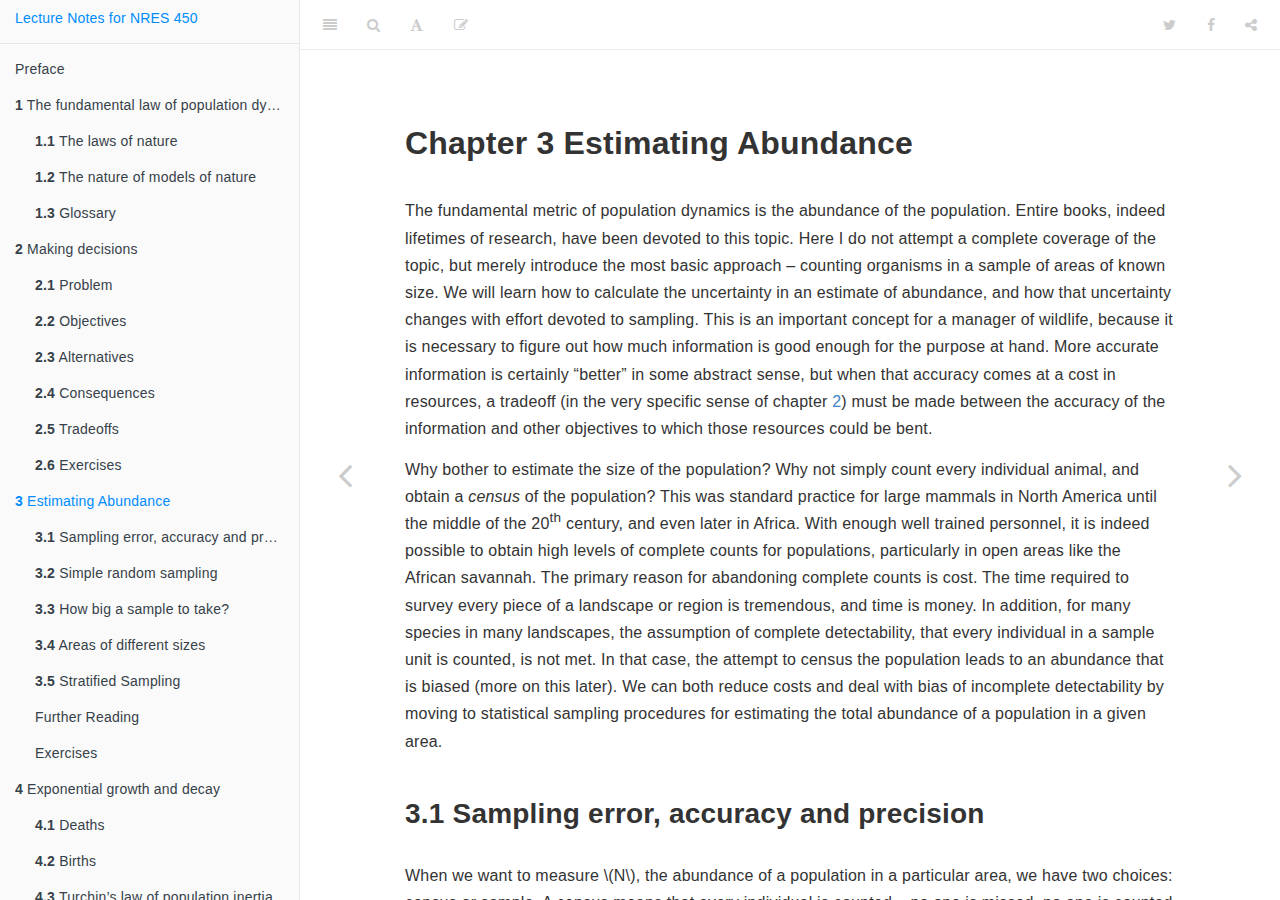
==== docs/chap-abundance.html @ 68adc02d "added exponential and regulated growth chapters" ====
<!DOCTYPE html>
<html >

<head>

  <meta charset="UTF-8">
  <meta http-equiv="X-UA-Compatible" content="IE=edge">
  <title>Lecture Notes for Biology of Wildlife Populations</title>
  <meta content="text/html; charset=UTF-8" http-equiv="Content-Type">
  <meta name="description" content="These are the lecture notes for NRES 450 Biology of Wildlife populations at the University of Nebraska.">
  <meta name="generator" content="bookdown 0.3 and GitBook 2.6.7">

  <meta property="og:title" content="Lecture Notes for Biology of Wildlife Populations" />
  <meta property="og:type" content="book" />
  
  
  <meta property="og:description" content="These are the lecture notes for NRES 450 Biology of Wildlife populations at the University of Nebraska." />
  <meta name="github-repo" content="atyre2/NRES450_book" />

  <meta name="twitter:card" content="summary" />
  <meta name="twitter:title" content="Lecture Notes for Biology of Wildlife Populations" />
  
  <meta name="twitter:description" content="These are the lecture notes for NRES 450 Biology of Wildlife populations at the University of Nebraska." />
  

<meta name="author" content="Andrew Tyre">


<meta name="date" content="2016-12-29">

  <meta name="viewport" content="width=device-width, initial-scale=1">
  <meta name="apple-mobile-web-app-capable" content="yes">
  <meta name="apple-mobile-web-app-status-bar-style" content="black">
  
  
<link rel="prev" href="chap-structured.html">
<link rel="next" href="chap-exponential.html">

<script src="libs/jquery-2.2.3/jquery.min.js"></script>
<link href="libs/gitbook-2.6.7/css/style.css" rel="stylesheet" />
<link href="libs/gitbook-2.6.7/css/plugin-bookdown.css" rel="stylesheet" />
<link href="libs/gitbook-2.6.7/css/plugin-highlight.css" rel="stylesheet" />
<link href="libs/gitbook-2.6.7/css/plugin-search.css" rel="stylesheet" />
<link href="libs/gitbook-2.6.7/css/plugin-fontsettings.css" rel="stylesheet" />










<link rel="stylesheet" href="style.css" type="text/css" />
</head>

<body>


  <div class="book without-animation with-summary font-size-2 font-family-1" data-basepath=".">

    <div class="book-summary">
      <nav role="navigation">

<ul class="summary">
<li><a href="./">Lecture Notes for NRES 450</a></li>

<li class="divider"></li>
<li class="chapter" data-level="" data-path="index.html"><a href="index.html"><i class="fa fa-check"></i>Preface</a></li>
<li class="chapter" data-level="1" data-path="chap-fundamental.html"><a href="chap-fundamental.html"><i class="fa fa-check"></i><b>1</b> The fundamental law of population dynamics</a><ul>
<li class="chapter" data-level="1.1" data-path="chap-fundamental.html"><a href="chap-fundamental.html#the-laws-of-nature"><i class="fa fa-check"></i><b>1.1</b> The laws of nature</a></li>
<li class="chapter" data-level="1.2" data-path="chap-fundamental.html"><a href="chap-fundamental.html#the-nature-of-models-of-nature"><i class="fa fa-check"></i><b>1.2</b> The nature of models of nature</a></li>
<li class="chapter" data-level="1.3" data-path="chap-fundamental.html"><a href="chap-fundamental.html#glossary"><i class="fa fa-check"></i><b>1.3</b> Glossary</a></li>
</ul></li>
<li class="chapter" data-level="2" data-path="chap-structured.html"><a href="chap-structured.html"><i class="fa fa-check"></i><b>2</b> Making decisions</a><ul>
<li class="chapter" data-level="2.1" data-path="chap-structured.html"><a href="chap-structured.html#problem"><i class="fa fa-check"></i><b>2.1</b> Problem</a></li>
<li class="chapter" data-level="2.2" data-path="chap-structured.html"><a href="chap-structured.html#objectives"><i class="fa fa-check"></i><b>2.2</b> Objectives</a></li>
<li class="chapter" data-level="2.3" data-path="chap-structured.html"><a href="chap-structured.html#alternatives"><i class="fa fa-check"></i><b>2.3</b> Alternatives</a></li>
<li class="chapter" data-level="2.4" data-path="chap-structured.html"><a href="chap-structured.html#consequences"><i class="fa fa-check"></i><b>2.4</b> Consequences</a></li>
<li class="chapter" data-level="2.5" data-path="chap-structured.html"><a href="chap-structured.html#tradeoffs"><i class="fa fa-check"></i><b>2.5</b> Tradeoffs</a></li>
<li class="chapter" data-level="2.6" data-path="chap-structured.html"><a href="chap-structured.html#exercises"><i class="fa fa-check"></i><b>2.6</b> Exercises</a><ul>
<li class="chapter" data-level="" data-path="chap-structured.html"><a href="chap-structured.html#wild-horses-in-the-american-southwest"><i class="fa fa-check"></i>Wild horses in the American Southwest</a></li>
</ul></li>
</ul></li>
<li class="chapter" data-level="3" data-path="chap-abundance.html"><a href="chap-abundance.html"><i class="fa fa-check"></i><b>3</b> Estimating Abundance</a><ul>
<li class="chapter" data-level="3.1" data-path="chap-abundance.html"><a href="chap-abundance.html#sampling-error-accuracy-and-precision"><i class="fa fa-check"></i><b>3.1</b> Sampling error, accuracy and precision</a></li>
<li class="chapter" data-level="3.2" data-path="chap-abundance.html"><a href="chap-abundance.html#simple-random-sampling"><i class="fa fa-check"></i><b>3.2</b> Simple random sampling</a></li>
<li class="chapter" data-level="3.3" data-path="chap-abundance.html"><a href="chap-abundance.html#how-big-a-sample-to-take"><i class="fa fa-check"></i><b>3.3</b> How big a sample to take?</a></li>
<li class="chapter" data-level="3.4" data-path="chap-abundance.html"><a href="chap-abundance.html#areas-of-different-sizes"><i class="fa fa-check"></i><b>3.4</b> Areas of different sizes</a></li>
<li class="chapter" data-level="3.5" data-path="chap-abundance.html"><a href="chap-abundance.html#stratified-sampling"><i class="fa fa-check"></i><b>3.5</b> Stratified Sampling</a></li>
<li class="chapter" data-level="" data-path="chap-abundance.html"><a href="chap-abundance.html#further-reading"><i class="fa fa-check"></i>Further Reading</a></li>
<li class="chapter" data-level="" data-path="chap-abundance.html"><a href="chap-abundance.html#exercises-1"><i class="fa fa-check"></i>Exercises</a></li>
</ul></li>
<li class="chapter" data-level="4" data-path="chap-exponential.html"><a href="chap-exponential.html"><i class="fa fa-check"></i><b>4</b> Exponential growth and decay</a><ul>
<li class="chapter" data-level="4.1" data-path="chap-exponential.html"><a href="chap-exponential.html#deaths"><i class="fa fa-check"></i><b>4.1</b> Deaths</a></li>
<li class="chapter" data-level="4.2" data-path="chap-exponential.html"><a href="chap-exponential.html#births"><i class="fa fa-check"></i><b>4.2</b> Births</a></li>
<li class="chapter" data-level="4.3" data-path="chap-exponential.html"><a href="chap-exponential.html#turchins-law-of-population-inertia"><i class="fa fa-check"></i><b>4.3</b> Turchin’s law of population inertia</a></li>
<li class="chapter" data-level="4.4" data-path="chap-exponential.html"><a href="chap-exponential.html#estimating-r"><i class="fa fa-check"></i><b>4.4</b> Estimating <span class="math inline">\(r\)</span></a></li>
<li class="chapter" data-level="4.5" data-path="chap-exponential.html"><a href="chap-exponential.html#glossary-1"><i class="fa fa-check"></i><b>4.5</b> Glossary</a></li>
<li class="chapter" data-level="4.6" data-path="chap-exponential.html"><a href="chap-exponential.html#exercises-2"><i class="fa fa-check"></i><b>4.6</b> Exercises</a></li>
</ul></li>
<li class="chapter" data-level="5" data-path="chap-regulation.html"><a href="chap-regulation.html"><i class="fa fa-check"></i><b>5</b> Population Regulation and Stochasticity</a><ul>
<li class="chapter" data-level="" data-path="chap-regulation.html"><a href="chap-regulation.html#pheasants-on-the-island"><i class="fa fa-check"></i>Pheasants on the Island</a></li>
<li class="chapter" data-level="5.1" data-path="chap-regulation.html"><a href="chap-regulation.html#resource-limitation"><i class="fa fa-check"></i><b>5.1</b> Resource Limitation</a></li>
<li class="chapter" data-level="5.2" data-path="chap-regulation.html"><a href="chap-regulation.html#density-dependent-or-independent"><i class="fa fa-check"></i><b>5.2</b> Density Dependent or Independent?</a></li>
<li class="chapter" data-level="5.3" data-path="chap-regulation.html"><a href="chap-regulation.html#stochasticity"><i class="fa fa-check"></i><b>5.3</b> Stochasticity</a></li>
<li class="chapter" data-level="5.4" data-path="chap-regulation.html"><a href="chap-regulation.html#trends-over-time"><i class="fa fa-check"></i><b>5.4</b> Trends over time</a></li>
<li class="chapter" data-level="5.5" data-path="chap-regulation.html"><a href="chap-regulation.html#glossary-2"><i class="fa fa-check"></i><b>5.5</b> Glossary</a></li>
</ul></li>
<li class="chapter" data-level="" data-path="references.html"><a href="references.html"><i class="fa fa-check"></i>References</a></li>
<li class="divider"></li>
<li><a href="https://github.com/rstudio/bookdown" target="blank">Published with bookdown</a></li>

</ul>

      </nav>
    </div>

    <div class="book-body">
      <div class="body-inner">
        <div class="book-header" role="navigation">
          <h1>
            <i class="fa fa-circle-o-notch fa-spin"></i><a href="./">Lecture Notes for Biology of Wildlife Populations</a>
          </h1>
        </div>

        <div class="page-wrapper" tabindex="-1" role="main">
          <div class="page-inner">

            <section class="normal" id="section-">
<div id="chap:abundance" class="section level1">
<h1><span class="header-section-number">Chapter 3</span> Estimating Abundance</h1>
<p>The fundamental metric of population dynamics is the abundance of the population. Entire books, indeed lifetimes of research, have been devoted to this topic. Here I do not attempt a complete coverage of the topic, but merely introduce the most basic approach – counting organisms in a sample of areas of known size. We will learn how to calculate the uncertainty in an estimate of abundance, and how that uncertainty changes with effort devoted to sampling. This is an important concept for a manager of wildlife, because it is necessary to figure out how much information is good enough for the purpose at hand. More accurate information is certainly “better” in some abstract sense, but when that accuracy comes at a cost in resources, a tradeoff (in the very specific sense of chapter <a href="chap-structured.html#chap:structured">2</a>) must be made between the accuracy of the information and other objectives to which those resources could be bent.</p>
<p>Why bother to estimate the size of the population? Why not simply count every individual animal, and obtain a <em>census</em> of the population? This was standard practice for large mammals in North America until the middle of the 20<sup>th</sup> century, and even later in Africa. With enough well trained personnel, it is indeed possible to obtain high levels of complete counts for populations, particularly in open areas like the African savannah. The primary reason for abandoning complete counts is cost. The time required to survey every piece of a landscape or region is tremendous, and time is money. In addition, for many species in many landscapes, the assumption of complete detectability, that every individual in a sample unit is counted, is not met. In that case, the attempt to census the population leads to an abundance that is biased (more on this later). We can both reduce costs and deal with bias of incomplete detectability by moving to statistical sampling procedures for estimating the total abundance of a population in a given area.</p>
<div id="sampling-error-accuracy-and-precision" class="section level2">
<h2><span class="header-section-number">3.1</span> Sampling error, accuracy and precision</h2>
<p>When we want to measure <span class="math inline">\(N\)</span>, the abundance of a population in a particular area, we have two choices: census or sample. A census means that every individual is counted – no one is missed, no one is counted twice, the answer is <span class="math inline">\(N\)</span>, exactly. In that case, we know what <span class="math inline">\(N\)</span> is, and there is no error to estimate. In this case, “error” has a very specific meaning. The error is the difference between the true <span class="math inline">\(N\)</span> and the <span class="math inline">\(N\)</span> that we have measured. In reality, the error is never zero. Even if a survey of abundance is called a census, it is virtually impossible to have an exact count of a real population. At best the error in the count is small and ignorable. A much better approach is to recognize the existence of error in our counts, and quantify it. From now on, to distinguish between the true population abundance, <span class="math inline">\(N\)</span>, and our estimate of the abundance, I will use a “hat” to indicate the estimated abundance, like this: <span class="math inline">\(\hat{N}\)</span>.</p>
<p>Error in an estimated quantity like the abundance has two components, the precision and the accuracy. Precision refers to the variation between repeated estimates of the same type – if we sampled the same population repeatedly, what is the average difference between repeated samples (Figure <a href="chap-abundance.html#fig:precision">3.1</a>)? In contrast, accuracy refers to the distance between the average estimate and the truth. A good estimate will on average have no deviation from the true population abundance. Any individual estimate will be off by some unknown amount, but averaging repeated samples would converge to the true value. An estimate of a quantity that has a non-zero average difference between the estimate and the true value of the quantity is said to be biased. We want unbiased estimates of abundance.</p>
<div class="figure"><span id="fig:precision"></span>
<img src="images/High_precision_Low_accuracy.png" alt="The classic depiction of the difference between accuracy and precision. The figure on the left shows high precision but low accuracy, while the figure on the right shows high accuracy and low precision. (Images from Wikimedia Commons, in the public domain)" width="49%" /><img src="images/High_accuracy_Low_precision.png" alt="The classic depiction of the difference between accuracy and precision. The figure on the left shows high precision but low accuracy, while the figure on the right shows high accuracy and low precision. (Images from Wikimedia Commons, in the public domain)" width="49%" />
<p class="caption">
Figure 3.1: The classic depiction of the difference between accuracy and precision. The figure on the left shows high precision but low accuracy, while the figure on the right shows high accuracy and low precision. (Images from Wikimedia Commons, in the public domain)
</p>
</div>
</div>
<div id="simple-random-sampling" class="section level2">
<h2><span class="header-section-number">3.2</span> Simple random sampling</h2>
<p>We’ll begin with the easiest possible estimate of abundance. We have some area, <span class="math inline">\(A\)</span>, which we call the <em>sample frame</em>. We divide the sample frame into <span class="math inline">\(U\)</span> equal sized areas. We’ll call these subdivisions of the area sample units. The area of each sample unit is <span class="math inline">\(a\)</span>, and <span class="math inline">\(Ua=A\)</span>. We assume that we can count all the individuals in a sample unit without missing any individuals (perfect detection), and without counting individuals more than once (no double counting). We cannot count all <span class="math inline">\(U\)</span> sample units. If we could, we would have a census, not a sample. Instead, we will select <span class="math inline">\(u\)</span> sample units, where typically <span class="math inline">\(u\)</span> is much smaller than <span class="math inline">\(U\)</span>. We will select the sample units at random.</p>
<p>There are two ways to sample randomly from the set of all sample units. Give each sample unit a unique number, and place strips of paper with each number into a bag. In the first method, sampling with replacement, we draw a strip of paper, note the number, and then put the strip of paper back into the bag. This means that it is possible for a given sample unit to be counted more than once. In the second method, sampling without replacement, we draw a strip of paper, note the number, and then set that strip of paper aside. This means that each sample unit will only be sampled once. Both methods give the same result for the estimated abundance, but the precision of the samples will be different, especially if the total number of sample units U is small. Either way, we have now obtained a list of sample units in which to count our individuals.</p>
<p>Having established which units to sample, we now obtain our counts which I’ll label <span class="math inline">\(y_i\)</span> for the number of individuals counted in sample unit <span class="math inline">\(i\)</span>. From this dataset I can obtain the point estimate for the abundance in two steps. First, I calculate the average, or expected value, of the density for each unit <span class="math inline">\(\hat{D}\)</span>. Second, I multiply this estimated average by the total number of units in the sample frame <span class="math inline">\(U\)</span> to obtain the estimated abundance. The expected value of <span class="math inline">\(\hat{D}\)</span> is given by</p>
<span class="math display" id="eq:densitySWR">\[\begin{equation}
  \hat{D}=\frac{\sum_{i=1}^u{y_i}}{\sum_{i=1}^u{a_i}}
         =\frac{\sum_{i=1}^u{y_i}}{ua}
         =\bar{y}\frac{1}{a}
  \tag{3.1}
\end{equation}\]</span>
<p>which has units of individuals per unit area. If you look back into your introductory statistics textbook, this is simply the arithmetic mean (<span class="math inline">\(\bar{y}\)</span>) multiplied by <span class="math inline">\(1/a\)</span>. This is the conversion from an average count per sample unit to an average density per unit area. The estimated abundance in the entire area is then</p>
<span class="math display" id="eq:abundance">\[\begin{equation}
  \hat{N}=\hat{D}A.
  \tag{3.2}
\end{equation}\]</span>
<p>This estimate will be unbiased, or accurate, if our counts in each sample unit are made without errors. All individuals present are detected, no individuals are counted twice, and no other species are mistakenly identified as the species of interest. These are challenging conditions to meet, in most cases.</p>
<p>The next step is to quantify the precision of our estimate. This is the step that differs between sampling with and without replacement. The simplest formula is for the case where sampling is done with replacement. This is the same formula for the standard error of a mean when sampling from an infinite population. The first step is to calculate the sample variance of the counts</p>
<span class="math display" id="eq:samplevariance">\[\begin{equation}
  s_y^2 = \frac{\sum_{i=1}^{u}{(y_i-\hat{D}a_i)^2}}
               {u-1}
  \tag{3.3}
\end{equation}\]</span>
<p>This is the variance of the distribution of the counts, not yet the precision of our sample mean. The sample variance is a property of the observed counts. In contrast, the precision of our sample mean is a property of a statistic, the average density. This statistic itself has a distribution, that is, it is a random variable whose value is not known precisely. Imagine taking a second, and then a third, sample of units and recalculating the average density. Each time you take a sample, the average density will be different. Imagine doing that infinitely many times, and you have the distribution of the average density.</p>
<p>The best estimate of the expected value of the distribution of the average density is just the sample mean. But what about the variance of the distribution of the average density? The sample variance seems relevant; a more variable sample should lead to a less precise estimate of the sample mean. Intuitively, as more data are collected, the precision should improve the estimate of the mean gets better. So the variance of our average density should increase with the sample variance and decrease with the sample size, and it turns out that</p>
<span class="math display" id="eq:densityvarwr">\[\begin{equation}
  s_{\hat{D}}^2 = \frac{1}{a^2}\frac{s_y^2}{u}
  \tag{3.4}
\end{equation}\]</span>
<p>is an unbiased estimate of the variance of the density. The square root of this variance <span class="math inline">\(s_{\hat{D}}\)</span> is given a special name, the standard error of the density. The term with <span class="math inline">\(a^2\)</span> in the denominator simply ensures that the correct units are maintained.</p>
<p>What if the sample was taken without replacement? In this case the finiteness of the sample has to be taken into account. As the number of samples taken, <span class="math inline">\(u\)</span>, increases towards the number of sample units available the sample becomes less of a sample and more of a census. In the extreme, sampling all of the units, the count is a census with no sampling variation at all. Thus the precision of our estimated mean should increase as the fraction of sample units counted increases. Equivalently, this means that the variance of the sample mean should decrease as the number of units counted rises towards the number available. The usual way to achieve this is to use the <em>finite population correction</em> in the formula for the variance of the sample mean</p>
<span class="math display" id="eq:densityvarwor">\[\begin{equation}
  s_{\hat{D}}^2 = \frac{1}{a^2}\frac{s_y^2}{u}\left(1-\frac{u}{U}\right)
  \tag{3.5}
\end{equation}\]</span>
<p>And when <span class="math inline">\(u = U\)</span> this extra term equals zero, and the variance of the sample mean is zero. As a result of this correction factor, estimates from a sample without replacement are always more precise than a sample taken with replacement.</p>
<p>The last step is to estimate the precision of the abundance <span class="math inline">\(\hat{N}\)</span>. This quantity is a function of a random variable, <span class="math inline">\(\hat{D}\)</span>, and a constant <span class="math inline">\(A\)</span>. There are several different ways to justify this, but for now just accept that the variance of the product of a random variable and a constant is just the product of the variance and the constant squared. In words that doesn’t sound so good, so here it is as a formula:</p>
<span class="math display" id="eq:abundancevar">\[\begin{equation}
  s_{\hat{N}}^2= s_{\hat{D}}^2 A^2
  \tag{3.6}
\end{equation}\]</span>
<p>which is pretty easy.</p>
<p>With the estimated abundance and it’s precision in hand, there are a couple of other numbers worth calculating. The coefficient of variation is simply</p>
<span class="math display" id="eq:cv">\[\begin{equation}
  CV_{\hat{N}} =\frac{s_{\hat{N}}}{\hat{N}}  100
  \tag{3.7}
\end{equation}\]</span>
<p>or the ratio between the standard error of abundance and abundance multiplied by 100. The CV is a useful relative measure of precision that can be readily compared between different estimates. Imagine you have 2 estimates, one of 100 individuals with a standard error of 10 and the second of a 1000 individuals with a standard error of 50. Which estimate is more precise? In an absolute sense the first estimate has a smaller standard error. However, in a relative sense, the second one is more precise with a CV of 5% compared to a CV of 10%. Implicit in the use of the CV is that a deviation of a given size is less important if the abundance is larger.</p>
When presenting estimated abundances graphically or in tables it is standard practice to convert the estimates of the precision into confidence limits on the estimate. A confidence limit shows the range of values that would contain the true mean a certain percentage of the time, typically 95%, if the entire estimation process (including calculating the confidence limits) were repeated many times (Figure <a href="chap-abundance.html#fig:ciCoverage">3.2</a>). This is a challenging concept to grasp — however there are a couple of simple rules for interpreting these limits. First, you may not infer that the distribution of possible population sizes is indicated by the confidence limits. Unfortunately this is exactly what most biologists would like to do. Second, smaller confidence intervals are better. Third, if the confidence limits do not include some specific constant (like a target population size), then you can say that the estimate is statistically significantly different from the constant value.
<div class="figure"><span id="fig:ciCoverage"></span>
<img src="NRES450-LectureNotes_files/figure-html/ciCoverage-1.png" alt="Simulated abundance estimates with 95% confidence intervals. The horizontal dashed line is the true abundance in a sample frame with 100 units. The dots represent 20 different samples of 10 units (with replacement) from the sample frame." width="672" />
<p class="caption">
Figure 3.2: Simulated abundance estimates with 95% confidence intervals. The horizontal dashed line is the true abundance in a sample frame with 100 units. The dots represent 20 different samples of 10 units (with replacement) from the sample frame.
</p>
</div>
</div>
<div id="how-big-a-sample-to-take" class="section level2">
<h2><span class="header-section-number">3.3</span> How big a sample to take?</h2>
<div class="figure"><span id="fig:sampleSize"></span>
<img src="NRES450-LectureNotes_files/figure-html/sampleSize-1.png" alt="The standard error decreases as sample size increases. This assumes simple random sampling with replacement, and each count has a mean of 10 and a variance of 5 (green line), 10 (black line), or 20 (red line)." width="672" />
<p class="caption">
Figure 3.3: The standard error decreases as sample size increases. This assumes simple random sampling with replacement, and each count has a mean of 10 and a variance of 5 (green line), 10 (black line), or 20 (red line).
</p>
</div>
<p>Should we care how many units we sample? Each additional unit increases the cost of the effort - at a minimum it takes time, and time is usually money. So why not use the smallest number of units possible? We can calculate a variance with a sample size of two, so why not use only two?</p>
<p>As always in life, there is a tradeoff to be made here. Fewer sample units are cheaper, but the resulting estimate is less precise. Unfortunately, there is no “rule of thumb” that works for all samples. The greater the sample size, the more precise the estimate is all one can say. The response is also not linear – when sample sizes are small the increase in precision with each additional sample is greater than when sample sizes are large (Figure <a href="chap-abundance.html#fig:sampleSize">3.3</a>). The exact height of this curve depends on the variance of the counts in each sample unit, but the shape of the curve will always be a reciprocal function of the sample size. The curve is higher (worse precision for a given sample size) when the variance of the counts is higher for the same average count (red line in Figure <a href="chap-abundance.html#fig:sampleSize">3.3</a>). The curve is lower (better precision for a given sample size) when the variance is smaller (green line in Figure <a href="chap-abundance.html#fig:sampleSize">3.3</a>).</p>
<p>So how do we decide on the number of samples to take? We need to have some information about the mean and variance of the samples we are going to take, and a goal for the precision of our estimate. There are rules of thumb for the precision required, but they are nearly impossible to achieve. For rough monitoring a coefficient of variation of 20% is considered acceptable, while for research purposes 5% is the goal. The expected mean and variance of the samples comes either from previous surveys of the same species using the same methods, or expert opinion (also known as a SWAG for Scientific Wild Assed Guess). With this information it is possible to construct the curve in Figure <a href="chap-abundance.html#fig:sampleSize">3.3</a>, and then read off the sample size needed to achieve the goal. What typically happens is that the budget available sets the precision that can be achieved.</p>
<p>It is important to note that the variance of the counts is <em>not</em> a function of the sample size. The estimated sample variance will change as more samples are taken, but does not change systematically. Rather, the sample variance converges towards the true variance of the counts, which is some positive number (Figure <a href="chap-abundance.html#fig:samplevar">3.4</a>). At small sample sizes the variance of the sample variance is also higher.</p>
<div class="figure"><span id="fig:samplevar"></span>
<img src="NRES450-LectureNotes_files/figure-html/samplevar-1.png" alt="The variance of the counts does not systematically decrease as the sample size increases. The dashed line is the true variance for each sample" width="672" />
<p class="caption">
Figure 3.4: The variance of the counts does not systematically decrease as the sample size increases. The dashed line is the true variance for each sample
</p>
</div>
</div>
<div id="areas-of-different-sizes" class="section level2">
<h2><span class="header-section-number">3.4</span> Areas of different sizes</h2>
<p>In the previous section the sample units were equal in size, so that the total area <span class="math inline">\(A = Ua\)</span>. In many instances the sample units may not be equal in size, and then a slightly different approach is needed for calculating the precision of the total abundance <span class="math inline">\(N\)</span>. The first issue is to choose the sample units randomly with respect to their size. The second issue is how to deal with differences in size when calculating the standard errors of density and hence abundance.</p>
<p>One option for choosing sample units that differ in size is to ignore the differences, and choose sample units with equal probabilities. This leads to a <em>ratio estimate</em> of the abundance. The estimate of the density is</p>
<span class="math display" id="eq:densityRatio">\[\begin{equation}
  \hat{D} =  \frac{\sum_{i=1}^u{y_i}}{\sum_{i=1}^u{a_i}}
  \tag{3.8}
\end{equation}\]</span>
<p>which leads to an abundance estimate given by</p>
<span class="math display">\[\begin{equation}
  \hat{N} = \hat{D} A.
\end{equation}\]</span>
<p>This is identical to the estimator used when the sample units have identical areas. The formula for the sample variance of the <span class="math inline">\(y_i\)</span> is different because each count is weighted in the variance differently.</p>
<span class="math display" id="eq:samplevarianceRatio">\[\begin{equation}
  s_y^2 = \frac{\sum_{i=1}^u{y_i^2}+\hat{D}^2\sum_{i=1}^u{a_i^2}-2\hat{D}\sum_{i=1}^u{a_iy_i}}{\left(u-1\right)}.
  \tag{3.9}
\end{equation}\]</span>
<p>With the sample variance for the counts calculated, we follow the same procedure to get the the variance of <span class="math inline">\(\hat{D}\)</span></p>
<span class="math display" id="eq:densityvarwrRatio">\[\begin{equation}
  s_{\hat{D}^2} = \left(\frac{u}{\sum_{i=1}^u{a_i}}\right)^2\frac{s_y^2}{u}
  \tag{3.10}
\end{equation}\]</span>
<p>The finite sample size correction for sampling without replacement is similar - now instead of the fraction of sample units we use the fraction of the area:</p>
<span class="math display" id="eq:densityvarworRatio">\[\begin{equation}
  s_{\hat{D},SWOR}^2 = s_{\hat{D}}^2\left(1-\frac{\sum_{i=1}^u{a_i}}{A}\right).
  \tag{3.11}
\end{equation}\]</span>
<p>Finally, the conversion to the <span class="math inline">\(s_{\hat{N}}^2\)</span> is always the same, simply multiplying the variance by the square of total area, <span class="math inline">\(A\)</span>.</p>
<p><span class="math display">\[
  s_{\hat{N}} = s_{\hat{D}}^2 A^2 
\]</span></p>
<p>The second alternative is to select sample units with a probability proportional to their size; this leads to a <em>probability-proportional-to-size</em> or PPS estimate. For example, if our sample units are defined in a GIS layer with different size polygons, and we select the units to be sampled by throwing random points onto the map, then each unit will be selected with a probability proportional to it’s size. In addition, it will also be sampling with replacement, and this is the only type of sampling that works for this estimator.</p>
</div>
<div id="stratified-sampling" class="section level2">
<h2><span class="header-section-number">3.5</span> Stratified Sampling</h2>
<p>So far, all sampling has been carried out as simple random sampling, either with or without replacement. It turns out that this may not give the most accurate estimate of abundance. The implicit assumption is that all sample units have the same statistical parameters, that is, the same mean and variance of counts. If this is not true, if there are differences between sample units, then simple random sampling does not yield the most accurate estimate of abundance.</p>
<p>How might such differences arise? The most obvious differences are ecological - not all areas are equally good habitat for a species. We expect to find more individuals in areas that are better habitat, and all else being equal, more individuals also means an increase in the variance of our counts. This kind of heterogeneity is the rule, rather than the exception, and therefore our simple random sampling is usually not the best estimator.</p>
<p>In the presence of heterogeneity, the best estimate of abundance requires <em>stratified random sampling</em>, where the probability of selecting a sample unit is made proportional to the variance of the counts in that unit. In this way, more data are collected where the variances are greater, and the resulting estimate is more accurate. You might already be able to see the catch - how do we know which units have greater variance before we collect any data? As always, nothing comes for free!</p>
<p>If we know what the variances are, then everything is easy. The sample frame is divided into strata in such a way that the variances in counts are equal within strata (or at least more equal within than between strata). There is a tradeoff to be made here – more strata means the heterogeneity within a stratum is smaller, but eventually the added complexity becomes self defeating. Strata that are larger or have higher variance receive a larger proportion of the sample units</p>
<span class="math display" id="eq:neymanallocation">\[\begin{equation}
  u_h = u \frac{U_{h} SE\left(\hat{N_h}\right)}
               {\sum_{i=1}^{H}{U_{h} SE\left(\hat{N_h}\right)}}
  \tag{3.12}
\end{equation}\]</span>
<p>where <span class="math inline">\(u\)</span> is the total sampling effort to be allocated, and <span class="math inline">\(U_h\)</span> is the total number of sample units available in stratum <span class="math inline">\(h\)</span>. This allocation, known as the Neyman allocation, is optimal, in the sense that the variance of <span class="math inline">\(\hat{N}\)</span> is as small as possible. If the cost of sampling each stratum is identical, then this will also yield the most precise estimate for a given cost. However, if sampling costs differ between strata, then we also want to change the proportion with the cost of each stratum in order to do the best possible for a given amount of money.</p>
<p>What if we don’t know what the variances are? Typically we still have some notion of where we expect to find more or less of the species in question. Ideally, we already have the landscape categorized in some fashion, say into ecoregions, and we know that some ecoregional types are better than others. Or we know that certain land uses are more conducive to the species. For example, if you want to estimate the abundance of a prairie dependent species like the grasshopper sparrow, you would expect fewer of them in riparian forests than in perennial grasslands. In addition, the variance of a count typically increases with the abundance (see <a href="chap-abundance.html#taylors-law">Taylor’s Law</a>). Thus for stratification to work, it is sufficient to have an idea of the relative abundance, and hence relative variance in counts.</p>
<p>Once we’ve divided the sample frame into <span class="math inline">\(H\)</span> strata and decided how many units to sample in each stratum, we then simply calculate the abundance for each stratum <span class="math inline">\(h\)</span> using the formulas given previously, and add them together</p>
<span class="math display" id="eq:abundanceStratified">\[\begin{equation}
   \hat{N} = \sum_{i=1}^{H}{\hat{N_h}}.
   \tag{3.13}
\end{equation}\]</span>
<p>The <span class="math inline">\(\hat{N_h}\)</span> for each stratum are calculated in exactly the same way as the abundance estimates for simple random sampling. Similarly, we can get the variance of the abundance as the sum of the variances of each stratum estimate.</p>
<span class="math display" id="eq:abundancevarianceStratfied">\[\begin{equation}
   var\left(\hat{N}\right) = \sum_{i=1}^{H}{var\left(\hat{N_h}\right)}.
   \tag{3.14}
\end{equation}\]</span>
<p>Imagine that you want to estimate the population of white tailed deer (<em>Odocoileus virginianus</em>) on a property along the Platte River in Nebraska. The property has two kind of habitats, riparian forest and upland pasture. You know that deer prefer forests, and so you expect deer to be four times as abundant in the forest as they are in the pasture. You’re planning drive counts on 10 ha blocks, and there are 100 ha of each type of habitat, so <span class="math inline">\(U_{forest} = U_{pasture} = 10\)</span>. If we can afford to carry out <span class="math inline">\(u_{total} = 6\)</span> drive counts, how many should we do in the forest vs. the pasture?</p>
<span class="math display">\[\begin{equation}
  u_{forest} = u_{total} \frac{U_{forest} SE_{forest}}
               {U_{forest} SE_{forest} + U_{pasture} SE_{pasture}} \
           = 6 \frac{10\cdot \sqrt{4}}
                  {10 \cdot \sqrt{4} + 10 \cdot \sqrt{1}} \
           = 6 \frac{20}
                  {20 + 10} \
           = 4
\end{equation}\]</span>
<p>In that case we should do 4 counts in the forest and 2 in the pasture. Note that we use the square root of the relative abundances, because the variance is proportional to abundance, but the allocation equation uses the standard errors. Even though the relative areas of the two habitats are identical, we do more counts in the forest because we expect the variance of the counts to be higher there.</p>

<div class="rmdnote">
<h3 id="taylors-law" class="unnumbered">Taylor’s Law</h3>
<p>One of the most repeatable patterns in ecology is the relationship between the mean abundance and the variance of sample counts Ecologist Richard Southwood named this relationship “Taylor’s law” after his colleague L.R. Taylor, although it was known from agricultural data long before Taylor presented it in a 1961 Nature paper. In it’s linear form Taylor’s law is</p>
<p><span class="math display">\[
  log\left(s_y^2\right) = a + b \cdot log\left(D\right)\,.
\]</span></p>
It is possible to use simple linear regression to estimate the constants <span class="math inline">\(a\)</span> and <span class="math inline">\(b\)</span> if you have estimates of the density from areas with a range of densities. The constant <span class="math inline">\(b\)</span> can be shown to be equal to 1 when the organisms are distributed at random. Values of <span class="math inline">\(b\)</span> less than one are indications of underdispersion, or even spacing between individuals, while values of <span class="math inline">\(b &gt; 1\)</span> indicate aggregation between individuals. Thus, <strong>if the variance of the counts is greater than the mean of the counts, we say the population is “overdispersed”</strong>, or equivalently, that individuals are clumped together more than we expect from a random distribution.
</div>
<p></p>
</div>
<div id="further-reading" class="section level2 unnumbered">
<h2>Further Reading</h2>
<p>Thompson, William, <em>et al.</em>(1998) Monitoring Vertebrate Populations. Academic Press.</p>
<p>There’s a good cheat sheet for sample means and variances at </p>
</div>
<div id="exercises-1" class="section level2 unnumbered">
<h2>Exercises</h2>
<table>
<caption><span id="tab:caribouExample">Table 3.1: </span>Stratified random sample of the Nelchina Caribou herd in Alaska by Sniff and Skoog (1964). Units are 4 square miles.</caption>
<thead>
<tr class="header">
<th align="left">Stratum</th>
<th align="right">Stratum Size, <span class="math inline">\(U_h\)</span></th>
<th align="right">Sample Size, <span class="math inline">\(u_h\)</span></th>
<th align="right">Mean # caribou per sample unit</th>
<th align="right">Variance of counts <span class="math inline">\(S_y^2\)</span></th>
<th align="left"><span class="math inline">\(N_h\)</span></th>
<th align="left"><span class="math inline">\(var(N_h)\)</span></th>
</tr>
</thead>
<tbody>
<tr class="odd">
<td align="left">A</td>
<td align="right">400</td>
<td align="right">98</td>
<td align="right">24.1</td>
<td align="right">5575</td>
<td align="left"></td>
<td align="left"></td>
</tr>
<tr class="even">
<td align="left">B</td>
<td align="right">30</td>
<td align="right">10</td>
<td align="right">25.6</td>
<td align="right">4064</td>
<td align="left"></td>
<td align="left"></td>
</tr>
<tr class="odd">
<td align="left">C</td>
<td align="right">61</td>
<td align="right">37</td>
<td align="right">267.6</td>
<td align="right">347556</td>
<td align="left"></td>
<td align="left"></td>
</tr>
<tr class="even">
<td align="left">D</td>
<td align="right">18</td>
<td align="right">6</td>
<td align="right">179.0</td>
<td align="right">22798</td>
<td align="left"></td>
<td align="left"></td>
</tr>
<tr class="odd">
<td align="left">E</td>
<td align="right">70</td>
<td align="right">39</td>
<td align="right">293.7</td>
<td align="right">123578</td>
<td align="left"></td>
<td align="left"></td>
</tr>
<tr class="even">
<td align="left">F</td>
<td align="right">120</td>
<td align="right">21</td>
<td align="right">33.2</td>
<td align="right">9795</td>
<td align="left"></td>
<td align="left"></td>
</tr>
<tr class="odd">
<td align="left">Total</td>
<td align="right">699</td>
<td align="right">211</td>
<td align="right"></td>
<td align="right"></td>
<td align="left"></td>
<td align="left"></td>
</tr>
</tbody>
</table>
<ol style="list-style-type: decimal">
<li><p>Calculate the estimated abundance and variance of the entire Nelchina Caribou Herd (Table <a href="chap-abundance.html#tab:caribouExample">3.1</a>).</p></li>
<li><p>Given the same total sample size, what is the Neyman allocation of sample units to strata in the Caribou example?</p></li>
</ol>

</div>
</div>
            </section>

          </div>
        </div>
      </div>
<a href="chap-structured.html" class="navigation navigation-prev " aria-label="Previous page"><i class="fa fa-angle-left"></i></a>
<a href="chap-exponential.html" class="navigation navigation-next " aria-label="Next page""><i class="fa fa-angle-right"></i></a>

<script src="libs/gitbook-2.6.7/js/app.min.js"></script>
<script src="libs/gitbook-2.6.7/js/lunr.js"></script>
<script src="libs/gitbook-2.6.7/js/plugin-search.js"></script>
<script src="libs/gitbook-2.6.7/js/plugin-sharing.js"></script>
<script src="libs/gitbook-2.6.7/js/plugin-fontsettings.js"></script>
<script src="libs/gitbook-2.6.7/js/plugin-bookdown.js"></script>
<script src="libs/gitbook-2.6.7/js/jquery.highlight.js"></script>
<script>
require(["gitbook"], function(gitbook) {
gitbook.start({
"sharing": {
"github": false,
"facebook": true,
"twitter": true,
"google": false,
"weibo": false,
"instapper": false,
"vk": false,
"all": ["facebook", "google", "twitter", "weibo", "instapaper"]
},
"fontsettings": {
"theme": "white",
"family": "sans",
"size": 2
},
"edit": {
"link": "https://github.com/atyre2/NRES450_book/edit/master/03-abundance.Rmd",
"text": "Edit"
},
"download": null,
"toc": {
"collapse": "subsection"
}
});
});
</script>

<!-- dynamically load mathjax for compatibility with self-contained -->
<script>
  (function () {
    var script = document.createElement("script");
    script.type = "text/javascript";
    script.src  = "https://cdn.mathjax.org/mathjax/latest/MathJax.js?config=TeX-AMS-MML_HTMLorMML";
    if (location.protocol !== "file:" && /^https?:/.test(script.src))
      script.src  = script.src.replace(/^https?:/, '');
    document.getElementsByTagName("head")[0].appendChild(script);
  })();
</script>
</body>

</html>
---- docs/libs/gitbook-2.6.7/css/style.css ----
/*! normalize.css v2.1.0 | MIT License | git.io/normalize */img,legend{border:0}*,.fa{-webkit-font-smoothing:antialiased}.fa-ul>li,sub,sup{position:relative}.book .book-body .page-wrapper .page-inner section.normal hr:after,.book-langs-index .inner .languages:after,.buttons:after,.dropdown-menu .buttons:after{clear:both}body,html{-ms-text-size-adjust:100%;-webkit-text-size-adjust:100%}article,aside,details,figcaption,figure,footer,header,hgroup,main,nav,section,summary{display:block}audio,canvas,video{display:inline-block}.hidden,[hidden]{display:none}audio:not([controls]){display:none;height:0}html{font-family:sans-serif}body,figure{margin:0}a:focus{outline:dotted thin}a:active,a:hover{outline:0}h1{font-size:2em;margin:.67em 0}abbr[title]{border-bottom:1px dotted}b,strong{font-weight:700}dfn{font-style:italic}hr{-moz-box-sizing:content-box;box-sizing:content-box;height:0}mark{background:#ff0;color:#000}code,kbd,pre,samp{font-family:monospace,serif;font-size:1em}pre{white-space:pre-wrap}q{quotes:"\201C" "\201D" "\2018" "\2019"}small{font-size:80%}sub,sup{font-size:75%;line-height:0;vertical-align:baseline}sup{top:-.5em}sub{bottom:-.25em}svg:not(:root){overflow:hidden}fieldset{border:1px solid silver;margin:0 2px;padding:.35em .625em .75em}legend{padding:0}button,input,select,textarea{font-family:inherit;font-size:100%;margin:0}button,input{line-height:normal}button,select{text-transform:none}button,html input[type=button],input[type=reset],input[type=submit]{-webkit-appearance:button;cursor:pointer}button[disabled],html input[disabled]{cursor:default}input[type=checkbox],input[type=radio]{box-sizing:border-box;padding:0}input[type=search]{-webkit-appearance:textfield;-moz-box-sizing:content-box;-webkit-box-sizing:content-box;box-sizing:content-box}input[type=search]::-webkit-search-cancel-button{margin-right:10px;}button::-moz-focus-inner,input::-moz-focus-inner{border:0;padding:0}textarea{overflow:auto;vertical-align:top}table{border-collapse:collapse;border-spacing:0}/*!
 * Preboot v2
 *
 * Open sourced under MIT license by @mdo.
 * Some variables and mixins from Bootstrap (Apache 2 license).
 */.link-inherit,.link-inherit:focus,.link-inherit:hover{color:inherit}.fa,.fa-stack{display:inline-block}/*!
 *  Font Awesome 4.1.0 by @davegandy - http://fontawesome.io - @fontawesome
 *  License - http://fontawesome.io/license (Font: SIL OFL 1.1, CSS: MIT License)
 */@font-face{font-family:FontAwesome;src:url(./fontawesome/fontawesome-webfont.ttf?v=4.1.0) format('truetype');font-weight:400;font-style:normal}.fa{font-family:FontAwesome;font-style:normal;font-weight:400;line-height:1;-moz-osx-font-smoothing:grayscale}.book .book-header,.book .book-summary{font-family:"Helvetica Neue",Helvetica,Arial,sans-serif}.fa-lg{font-size:1.33333333em;line-height:.75em;vertical-align:-15%}.fa-2x{font-size:2em}.fa-3x{font-size:3em}.fa-4x{font-size:4em}.fa-5x{font-size:5em}.fa-fw{width:1.28571429em;text-align:center}.fa-ul{padding-left:0;margin-left:2.14285714em;list-style-type:none}.fa-li{position:absolute;left:-2.14285714em;width:2.14285714em;top:.14285714em;text-align:center}.fa-li.fa-lg{left:-1.85714286em}.fa-border{padding:.2em .25em .15em;border:.08em solid #eee;border-radius:.1em}.pull-right{float:right}.pull-left{float:left}.fa.pull-left{margin-right:.3em}.fa.pull-right{margin-left:.3em}.fa-spin{-webkit-animation:spin 2s infinite linear;-moz-animation:spin 2s infinite linear;-o-animation:spin 2s infinite linear;animation:spin 2s infinite linear}@-moz-keyframes spin{0%{-moz-transform:rotate(0)}100%{-moz-transform:rotate(359deg)}}@-webkit-keyframes spin{0%{-webkit-transform:rotate(0)}100%{-webkit-transform:rotate(359deg)}}@-o-keyframes spin{0%{-o-transform:rotate(0)}100%{-o-transform:rotate(359deg)}}@keyframes spin{0%{-webkit-transform:rotate(0);transform:rotate(0)}100%{-webkit-transform:rotate(359deg);transform:rotate(359deg)}}.fa-rotate-90{filter:progid:DXImageTransform.Microsoft.BasicImage(rotation=1);-webkit-transform:rotate(90deg);-moz-transform:rotate(90deg);-ms-transform:rotate(90deg);-o-transform:rotate(90deg);transform:rotate(90deg)}.fa-rotate-180{filter:progid:DXImageTransform.Microsoft.BasicImage(rotation=2);-webkit-transform:rotate(180deg);-moz-transform:rotate(180deg);-ms-transform:rotate(180deg);-o-transform:rotate(180deg);transform:rotate(180deg)}.fa-rotate-270{filter:progid:DXImageTransform.Microsoft.BasicImage(rotation=3);-webkit-transform:rotate(270deg);-moz-transform:rotate(270deg);-ms-transform:rotate(270deg);-o-transform:rotate(270deg);transform:rotate(270deg)}.fa-flip-horizontal{filter:progid:DXImageTransform.Microsoft.BasicImage(rotation=0, mirror=1);-webkit-transform:scale(-1,1);-moz-transform:scale(-1,1);-ms-transform:scale(-1,1);-o-transform:scale(-1,1);transform:scale(-1,1)}.fa-flip-vertical{filter:progid:DXImageTransform.Microsoft.BasicImage(rotation=2, mirror=1);-webkit-transform:scale(1,-1);-moz-transform:scale(1,-1);-ms-transform:scale(1,-1);-o-transform:scale(1,-1);transform:scale(1,-1)}.fa-stack{position:relative;width:2em;height:2em;line-height:2em;vertical-align:middle}.fa-stack-1x,.fa-stack-2x{position:absolute;left:0;width:100%;text-align:center}.fa-stack-1x{line-height:inherit}.fa-stack-2x{font-size:2em}.fa-inverse{color:#fff}.fa-glass:before{content:"\f000"}.fa-music:before{content:"\f001"}.fa-search:before{content:"\f002"}.fa-envelope-o:before{content:"\f003"}.fa-heart:before{content:"\f004"}.fa-star:before{content:"\f005"}.fa-star-o:before{content:"\f006"}.fa-user:before{content:"\f007"}.fa-film:before{content:"\f008"}.fa-th-large:before{content:"\f009"}.fa-th:before{content:"\f00a"}.fa-th-list:before{content:"\f00b"}.fa-check:before{content:"\f00c"}.fa-times:before{content:"\f00d"}.fa-search-plus:before{content:"\f00e"}.fa-search-minus:before{content:"\f010"}.fa-power-off:before{content:"\f011"}.fa-signal:before{content:"\f012"}.fa-cog:before,.fa-gear:before{content:"\f013"}.fa-trash-o:before{content:"\f014"}.fa-home:before{content:"\f015"}.fa-file-o:before{content:"\f016"}.fa-clock-o:before{content:"\f017"}.fa-road:before{content:"\f018"}.fa-download:before{content:"\f019"}.fa-arrow-circle-o-down:before{content:"\f01a"}.fa-arrow-circle-o-up:before{content:"\f01b"}.fa-inbox:before{content:"\f01c"}.fa-play-circle-o:before{content:"\f01d"}.fa-repeat:before,.fa-rotate-right:before{content:"\f01e"}.fa-refresh:before{content:"\f021"}.fa-list-alt:before{content:"\f022"}.fa-lock:before{content:"\f023"}.fa-flag:before{content:"\f024"}.fa-headphones:before{content:"\f025"}.fa-volume-off:before{content:"\f026"}.fa-volume-down:before{content:"\f027"}.fa-volume-up:before{content:"\f028"}.fa-qrcode:before{content:"\f029"}.fa-barcode:before{content:"\f02a"}.fa-tag:before{content:"\f02b"}.fa-tags:before{content:"\f02c"}.fa-book:before{content:"\f02d"}.fa-bookmark:before{content:"\f02e"}.fa-print:before{content:"\f02f"}.fa-camera:before{content:"\f030"}.fa-font:before{content:"\f031"}.fa-bold:before{content:"\f032"}.fa-italic:before{content:"\f033"}.fa-text-height:before{content:"\f034"}.fa-text-width:before{content:"\f035"}.fa-align-left:before{content:"\f036"}.fa-align-center:before{content:"\f037"}.fa-align-right:before{content:"\f038"}.fa-align-justify:before{content:"\f039"}.fa-list:before{content:"\f03a"}.fa-dedent:before,.fa-outdent:before{content:"\f03b"}.fa-indent:before{content:"\f03c"}.fa-video-camera:before{content:"\f03d"}.fa-image:before,.fa-photo:before,.fa-picture-o:before{content:"\f03e"}.fa-pencil:before{content:"\f040"}.fa-map-marker:before{content:"\f041"}.fa-adjust:before{content:"\f042"}.fa-tint:before{content:"\f043"}.fa-edit:before,.fa-pencil-square-o:before{content:"\f044"}.fa-share-square-o:before{content:"\f045"}.fa-check-square-o:before{content:"\f046"}.fa-arrows:before{content:"\f047"}.fa-step-backward:before{content:"\f048"}.fa-fast-backward:before{content:"\f049"}.fa-backward:before{content:"\f04a"}.fa-play:before{content:"\f04b"}.fa-pause:before{content:"\f04c"}.fa-stop:before{content:"\f04d"}.fa-forward:before{content:"\f04e"}.fa-fast-forward:before{content:"\f050"}.fa-step-forward:before{content:"\f051"}.fa-eject:before{content:"\f052"}.fa-chevron-left:before{content:"\f053"}.fa-chevron-right:before{content:"\f054"}.fa-plus-circle:before{content:"\f055"}.fa-minus-circle:before{content:"\f056"}.fa-times-circle:before{content:"\f057"}.fa-check-circle:before{content:"\f058"}.fa-question-circle:before{content:"\f059"}.fa-info-circle:before{content:"\f05a"}.fa-crosshairs:before{content:"\f05b"}.fa-times-circle-o:before{content:"\f05c"}.fa-check-circle-o:before{content:"\f05d"}.fa-ban:before{content:"\f05e"}.fa-arrow-left:before{content:"\f060"}.fa-arrow-right:before{content:"\f061"}.fa-arrow-up:before{content:"\f062"}.fa-arrow-down:before{content:"\f063"}.fa-mail-forward:before,.fa-share:before{content:"\f064"}.fa-expand:before{content:"\f065"}.fa-compress:before{content:"\f066"}.fa-plus:before{content:"\f067"}.fa-minus:before{content:"\f068"}.fa-asterisk:before{content:"\f069"}.fa-exclamation-circle:before{content:"\f06a"}.fa-gift:before{content:"\f06b"}.fa-leaf:before{content:"\f06c"}.fa-fire:before{content:"\f06d"}.fa-eye:before{content:"\f06e"}.fa-eye-slash:before{content:"\f070"}.fa-exclamation-triangle:before,.fa-warning:before{content:"\f071"}.fa-plane:before{content:"\f072"}.fa-calendar:before{content:"\f073"}.fa-random:before{content:"\f074"}.fa-comment:before{content:"\f075"}.fa-magnet:before{content:"\f076"}.fa-chevron-up:before{content:"\f077"}.fa-chevron-down:before{content:"\f078"}.fa-retweet:before{content:"\f079"}.fa-shopping-cart:before{content:"\f07a"}.fa-folder:before{content:"\f07b"}.fa-folder-open:before{content:"\f07c"}.fa-arrows-v:before{content:"\f07d"}.fa-arrows-h:before{content:"\f07e"}.fa-bar-chart-o:before{content:"\f080"}.fa-twitter-square:before{content:"\f081"}.fa-facebook-square:before{content:"\f082"}.fa-camera-retro:before{content:"\f083"}.fa-key:before{content:"\f084"}.fa-cogs:before,.fa-gears:before{content:"\f085"}.fa-comments:before{content:"\f086"}.fa-thumbs-o-up:before{content:"\f087"}.fa-thumbs-o-down:before{content:"\f088"}.fa-star-half:before{content:"\f089"}.fa-heart-o:before{content:"\f08a"}.fa-sign-out:before{content:"\f08b"}.fa-linkedin-square:before{content:"\f08c"}.fa-thumb-tack:before{content:"\f08d"}.fa-external-link:before{content:"\f08e"}.fa-sign-in:before{content:"\f090"}.fa-trophy:before{content:"\f091"}.fa-github-square:before{content:"\f092"}.fa-upload:before{content:"\f093"}.fa-lemon-o:before{content:"\f094"}.fa-phone:before{content:"\f095"}.fa-square-o:before{content:"\f096"}.fa-bookmark-o:before{content:"\f097"}.fa-phone-square:before{content:"\f098"}.fa-twitter:before{content:"\f099"}.fa-facebook:before{content:"\f09a"}.fa-github:before{content:"\f09b"}.fa-unlock:before{content:"\f09c"}.fa-credit-card:before{content:"\f09d"}.fa-rss:before{content:"\f09e"}.fa-hdd-o:before{content:"\f0a0"}.fa-bullhorn:before{content:"\f0a1"}.fa-bell:before{content:"\f0f3"}.fa-certificate:before{content:"\f0a3"}.fa-hand-o-right:before{content:"\f0a4"}.fa-hand-o-left:before{content:"\f0a5"}.fa-hand-o-up:before{content:"\f0a6"}.fa-hand-o-down:before{content:"\f0a7"}.fa-arrow-circle-left:before{content:"\f0a8"}.fa-arrow-circle-right:before{content:"\f0a9"}.fa-arrow-circle-up:before{content:"\f0aa"}.fa-arrow-circle-down:before{content:"\f0ab"}.fa-globe:before{content:"\f0ac"}.fa-wrench:before{content:"\f0ad"}.fa-tasks:before{content:"\f0ae"}.fa-filter:before{content:"\f0b0"}.fa-briefcase:before{content:"\f0b1"}.fa-arrows-alt:before{content:"\f0b2"}.fa-group:before,.fa-users:before{content:"\f0c0"}.fa-chain:before,.fa-link:before{content:"\f0c1"}.fa-cloud:before{content:"\f0c2"}.fa-flask:before{content:"\f0c3"}.fa-cut:before,.fa-scissors:before{content:"\f0c4"}.fa-copy:before,.fa-files-o:before{content:"\f0c5"}.fa-paperclip:before{content:"\f0c6"}.fa-floppy-o:before,.fa-save:before{content:"\f0c7"}.fa-square:before{content:"\f0c8"}.fa-bars:before,.fa-navicon:before,.fa-reorder:before{content:"\f0c9"}.fa-list-ul:before{content:"\f0ca"}.fa-list-ol:before{content:"\f0cb"}.fa-strikethrough:before{content:"\f0cc"}.fa-underline:before{content:"\f0cd"}.fa-table:before{content:"\f0ce"}.fa-magic:before{content:"\f0d0"}.fa-truck:before{content:"\f0d1"}.fa-pinterest:before{content:"\f0d2"}.fa-pinterest-square:before{content:"\f0d3"}.fa-google-plus-square:before{content:"\f0d4"}.fa-google-plus:before{content:"\f0d5"}.fa-money:before{content:"\f0d6"}.fa-caret-down:before{content:"\f0d7"}.fa-caret-up:before{content:"\f0d8"}.fa-caret-left:before{content:"\f0d9"}.fa-caret-right:before{content:"\f0da"}.fa-columns:before{content:"\f0db"}.fa-sort:before,.fa-unsorted:before{content:"\f0dc"}.fa-sort-desc:before,.fa-sort-down:before{content:"\f0dd"}.fa-sort-asc:before,.fa-sort-up:before{content:"\f0de"}.fa-envelope:before{content:"\f0e0"}.fa-linkedin:before{content:"\f0e1"}.fa-rotate-left:before,.fa-undo:before{content:"\f0e2"}.fa-gavel:before,.fa-legal:before{content:"\f0e3"}.fa-dashboard:before,.fa-tachometer:before{content:"\f0e4"}.fa-comment-o:before{content:"\f0e5"}.fa-comments-o:before{content:"\f0e6"}.fa-bolt:before,.fa-flash:before{content:"\f0e7"}.fa-sitemap:before{content:"\f0e8"}.fa-umbrella:before{content:"\f0e9"}.fa-clipboard:before,.fa-paste:before{content:"\f0ea"}.fa-lightbulb-o:before{content:"\f0eb"}.fa-exchange:before{content:"\f0ec"}.fa-cloud-download:before{content:"\f0ed"}.fa-cloud-upload:before{content:"\f0ee"}.fa-user-md:before{content:"\f0f0"}.fa-stethoscope:before{content:"\f0f1"}.fa-suitcase:before{content:"\f0f2"}.fa-bell-o:before{content:"\f0a2"}.fa-coffee:before{content:"\f0f4"}.fa-cutlery:before{content:"\f0f5"}.fa-file-text-o:before{content:"\f0f6"}.fa-building-o:before{content:"\f0f7"}.fa-hospital-o:before{content:"\f0f8"}.fa-ambulance:before{content:"\f0f9"}.fa-medkit:before{content:"\f0fa"}.fa-fighter-jet:before{content:"\f0fb"}.fa-beer:before{content:"\f0fc"}.fa-h-square:before{content:"\f0fd"}.fa-plus-square:before{content:"\f0fe"}.fa-angle-double-left:before{content:"\f100"}.fa-angle-double-right:before{content:"\f101"}.fa-angle-double-up:before{content:"\f102"}.fa-angle-double-down:before{content:"\f103"}.fa-angle-left:before{content:"\f104"}.fa-angle-right:before{content:"\f105"}.fa-angle-up:before{content:"\f106"}.fa-angle-down:before{content:"\f107"}.fa-desktop:before{content:"\f108"}.fa-laptop:before{content:"\f109"}.fa-tablet:before{content:"\f10a"}.fa-mobile-phone:before,.fa-mobile:before{content:"\f10b"}.fa-circle-o:before{content:"\f10c"}.fa-quote-left:before{content:"\f10d"}.fa-quote-right:before{content:"\f10e"}.fa-spinner:before{content:"\f110"}.fa-circle:before{content:"\f111"}.fa-mail-reply:before,.fa-reply:before{content:"\f112"}.fa-github-alt:before{content:"\f113"}.fa-folder-o:before{content:"\f114"}.fa-folder-open-o:before{content:"\f115"}.fa-smile-o:before{content:"\f118"}.fa-frown-o:before{content:"\f119"}.fa-meh-o:before{content:"\f11a"}.fa-gamepad:before{content:"\f11b"}.fa-keyboard-o:before{content:"\f11c"}.fa-flag-o:before{content:"\f11d"}.fa-flag-checkered:before{content:"\f11e"}.fa-terminal:before{content:"\f120"}.fa-code:before{content:"\f121"}.fa-mail-reply-all:before,.fa-reply-all:before{content:"\f122"}.fa-star-half-empty:before,.fa-star-half-full:before,.fa-star-half-o:before{content:"\f123"}.fa-location-arrow:before{content:"\f124"}.fa-crop:before{content:"\f125"}.fa-code-fork:before{content:"\f126"}.fa-chain-broken:before,.fa-unlink:before{content:"\f127"}.fa-question:before{content:"\f128"}.fa-info:before{content:"\f129"}.fa-exclamation:before{content:"\f12a"}.fa-superscript:before{content:"\f12b"}.fa-subscript:before{content:"\f12c"}.fa-eraser:before{content:"\f12d"}.fa-puzzle-piece:before{content:"\f12e"}.fa-microphone:before{content:"\f130"}.fa-microphone-slash:before{content:"\f131"}.fa-shield:before{content:"\f132"}.fa-calendar-o:before{content:"\f133"}.fa-fire-extinguisher:before{content:"\f134"}.fa-rocket:before{content:"\f135"}.fa-maxcdn:before{content:"\f136"}.fa-chevron-circle-left:before{content:"\f137"}.fa-chevron-circle-right:before{content:"\f138"}.fa-chevron-circle-up:before{content:"\f139"}.fa-chevron-circle-down:before{content:"\f13a"}.fa-html5:before{content:"\f13b"}.fa-css3:before{content:"\f13c"}.fa-anchor:before{content:"\f13d"}.fa-unlock-alt:before{content:"\f13e"}.fa-bullseye:before{content:"\f140"}.fa-ellipsis-h:before{content:"\f141"}.fa-ellipsis-v:before{content:"\f142"}.fa-rss-square:before{content:"\f143"}.fa-play-circle:before{content:"\f144"}.fa-ticket:before{content:"\f145"}.fa-minus-square:before{content:"\f146"}.fa-minus-square-o:before{content:"\f147"}.fa-level-up:before{content:"\f148"}.fa-level-down:before{content:"\f149"}.fa-check-square:before{content:"\f14a"}.fa-pencil-square:before{content:"\f14b"}.fa-external-link-square:before{content:"\f14c"}.fa-share-square:before{content:"\f14d"}.fa-compass:before{content:"\f14e"}.fa-caret-square-o-down:before,.fa-toggle-down:before{content:"\f150"}.fa-caret-square-o-up:before,.fa-toggle-up:before{content:"\f151"}.fa-caret-square-o-right:before,.fa-toggle-right:before{content:"\f152"}.fa-eur:before,.fa-euro:before{content:"\f153"}.fa-gbp:before{content:"\f154"}.fa-dollar:before,.fa-usd:before{content:"\f155"}.fa-inr:before,.fa-rupee:before{content:"\f156"}.fa-cny:before,.fa-jpy:before,.fa-rmb:before,.fa-yen:before{content:"\f157"}.fa-rouble:before,.fa-rub:before,.fa-ruble:before{content:"\f158"}.fa-krw:before,.fa-won:before{content:"\f159"}.fa-bitcoin:before,.fa-btc:before{content:"\f15a"}.fa-file:before{content:"\f15b"}.fa-file-text:before{content:"\f15c"}.fa-sort-alpha-asc:before{content:"\f15d"}.fa-sort-alpha-desc:before{content:"\f15e"}.fa-sort-amount-asc:before{content:"\f160"}.fa-sort-amount-desc:before{content:"\f161"}.fa-sort-numeric-asc:before{content:"\f162"}.fa-sort-numeric-desc:before{content:"\f163"}.fa-thumbs-up:before{content:"\f164"}.fa-thumbs-down:before{content:"\f165"}.fa-youtube-square:before{content:"\f166"}.fa-youtube:before{content:"\f167"}.fa-xing:before{content:"\f168"}.fa-xing-square:before{content:"\f169"}.fa-youtube-play:before{content:"\f16a"}.fa-dropbox:before{content:"\f16b"}.fa-stack-overflow:before{content:"\f16c"}.fa-instagram:before{content:"\f16d"}.fa-flickr:before{content:"\f16e"}.fa-adn:before{content:"\f170"}.fa-bitbucket:before{content:"\f171"}.fa-bitbucket-square:before{content:"\f172"}.fa-tumblr:before{content:"\f173"}.fa-tumblr-square:before{content:"\f174"}.fa-long-arrow-down:before{content:"\f175"}.fa-long-arrow-up:before{content:"\f176"}.fa-long-arrow-left:before{content:"\f177"}.fa-long-arrow-right:before{content:"\f178"}.fa-apple:before{content:"\f179"}.fa-windows:before{content:"\f17a"}.fa-android:before{content:"\f17b"}.fa-linux:before{content:"\f17c"}.fa-dribbble:before{content:"\f17d"}.fa-skype:before{content:"\f17e"}.fa-foursquare:before{content:"\f180"}.fa-trello:before{content:"\f181"}.fa-female:before{content:"\f182"}.fa-male:before{content:"\f183"}.fa-gittip:before{content:"\f184"}.fa-sun-o:before{content:"\f185"}.fa-moon-o:before{content:"\f186"}.fa-archive:before{content:"\f187"}.fa-bug:before{content:"\f188"}.fa-vk:before{content:"\f189"}.fa-weibo:before{content:"\f18a"}.fa-renren:before{content:"\f18b"}.fa-pagelines:before{content:"\f18c"}.fa-stack-exchange:before{content:"\f18d"}.fa-arrow-circle-o-right:before{content:"\f18e"}.fa-arrow-circle-o-left:before{content:"\f190"}.fa-caret-square-o-left:before,.fa-toggle-left:before{content:"\f191"}.fa-dot-circle-o:before{content:"\f192"}.fa-wheelchair:before{content:"\f193"}.fa-vimeo-square:before{content:"\f194"}.fa-try:before,.fa-turkish-lira:before{content:"\f195"}.fa-plus-square-o:before{content:"\f196"}.fa-space-shuttle:before{content:"\f197"}.fa-slack:before{content:"\f198"}.fa-envelope-square:before{content:"\f199"}.fa-wordpress:before{content:"\f19a"}.fa-openid:before{content:"\f19b"}.fa-bank:before,.fa-institution:before,.fa-university:before{content:"\f19c"}.fa-graduation-cap:before,.fa-mortar-board:before{content:"\f19d"}.fa-yahoo:before{content:"\f19e"}.fa-google:before{content:"\f1a0"}.fa-reddit:before{content:"\f1a1"}.fa-reddit-square:before{content:"\f1a2"}.fa-stumbleupon-circle:before{content:"\f1a3"}.fa-stumbleupon:before{content:"\f1a4"}.fa-delicious:before{content:"\f1a5"}.fa-digg:before{content:"\f1a6"}.fa-pied-piper-square:before,.fa-pied-piper:before{content:"\f1a7"}.fa-pied-piper-alt:before{content:"\f1a8"}.fa-drupal:before{content:"\f1a9"}.fa-joomla:before{content:"\f1aa"}.fa-language:before{content:"\f1ab"}.fa-fax:before{content:"\f1ac"}.fa-building:before{content:"\f1ad"}.fa-child:before{content:"\f1ae"}.fa-paw:before{content:"\f1b0"}.fa-spoon:before{content:"\f1b1"}.fa-cube:before{content:"\f1b2"}.fa-cubes:before{content:"\f1b3"}.fa-behance:before{content:"\f1b4"}.fa-behance-square:before{content:"\f1b5"}.fa-steam:before{content:"\f1b6"}.fa-steam-square:before{content:"\f1b7"}.fa-recycle:before{content:"\f1b8"}.fa-automobile:before,.fa-car:before{content:"\f1b9"}.fa-cab:before,.fa-taxi:before{content:"\f1ba"}.fa-tree:before{content:"\f1bb"}.fa-spotify:before{content:"\f1bc"}.fa-deviantart:before{content:"\f1bd"}.fa-soundcloud:before{content:"\f1be"}.fa-database:before{content:"\f1c0"}.fa-file-pdf-o:before{content:"\f1c1"}.fa-file-word-o:before{content:"\f1c2"}.fa-file-excel-o:before{content:"\f1c3"}.fa-file-powerpoint-o:before{content:"\f1c4"}.fa-file-image-o:before,.fa-file-photo-o:before,.fa-file-picture-o:before{content:"\f1c5"}.fa-file-archive-o:before,.fa-file-zip-o:before{content:"\f1c6"}.fa-file-audio-o:before,.fa-file-sound-o:before{content:"\f1c7"}.fa-file-movie-o:before,.fa-file-video-o:before{content:"\f1c8"}.fa-file-code-o:before{content:"\f1c9"}.fa-vine:before{content:"\f1ca"}.fa-codepen:before{content:"\f1cb"}.fa-jsfiddle:before{content:"\f1cc"}.fa-life-bouy:before,.fa-life-ring:before,.fa-life-saver:before,.fa-support:before{content:"\f1cd"}.fa-circle-o-notch:before{content:"\f1ce"}.fa-ra:before,.fa-rebel:before{content:"\f1d0"}.fa-empire:before,.fa-ge:before{content:"\f1d1"}.fa-git-square:before{content:"\f1d2"}.fa-git:before{content:"\f1d3"}.fa-hacker-news:before{content:"\f1d4"}.fa-tencent-weibo:before{content:"\f1d5"}.fa-qq:before{content:"\f1d6"}.fa-wechat:before,.fa-weixin:before{content:"\f1d7"}.fa-paper-plane:before,.fa-send:before{content:"\f1d8"}.fa-paper-plane-o:before,.fa-send-o:before{content:"\f1d9"}.fa-history:before{content:"\f1da"}.fa-circle-thin:before{content:"\f1db"}.fa-header:before{content:"\f1dc"}.fa-paragraph:before{content:"\f1dd"}.fa-sliders:before{content:"\f1de"}.fa-share-alt:before{content:"\f1e0"}.fa-share-alt-square:before{content:"\f1e1"}.fa-bomb:before{content:"\f1e2"}.book-langs-index{width:100%;height:100%;padding:40px 0;margin:0;overflow:auto}@media (max-width:600px){.book-langs-index{padding:0}}.book-langs-index .inner{max-width:600px;width:100%;margin:0 auto;padding:30px;background:#fff;border-radius:3px}.book-langs-index .inner h3{margin:0}.book-langs-index .inner .languages{list-style:none;padding:20px 30px;margin-top:20px;border-top:1px solid #eee}.book-langs-index .inner .languages:after,.book-langs-index .inner .languages:before{content:" ";display:table;line-height:0}.book-langs-index .inner .languages li{width:50%;float:left;padding:10px 5px;font-size:16px}@media (max-width:600px){.book-langs-index .inner .languages li{width:100%;max-width:100%}}.book .book-header{overflow:visible;height:50px;padding:0 8px;z-index:2;font-size:.85em;color:#7e888b;background:0 0}.book .book-header .btn{display:block;height:50px;padding:0 15px;border-bottom:none;color:#ccc;text-transform:uppercase;line-height:50px;-webkit-box-shadow:none!important;box-shadow:none!important;position:relative;font-size:14px}.book .book-header .btn:hover{position:relative;text-decoration:none;color:#444;background:0 0}.book .book-header h1{margin:0;font-size:20px;font-weight:200;text-align:center;line-height:50px;opacity:0;padding-left:200px;padding-right:200px;-webkit-transition:opacity .2s ease;-moz-transition:opacity .2s ease;-o-transition:opacity .2s ease;transition:opacity .2s ease;overflow:hidden;text-overflow:ellipsis;white-space:nowrap}.book .book-header h1 a,.book .book-header h1 a:hover{color:inherit;text-decoration:none}@media (max-width:1000px){.book .book-header h1{display:none}}.book .book-header h1 i{display:none}.book .book-header:hover h1{opacity:1}.book.is-loading .book-header h1 i{display:inline-block}.book.is-loading .book-header h1 a{display:none}.dropdown{position:relative}.dropdown-menu{position:absolute;top:100%;left:0;z-index:100;display:none;float:left;min-width:160px;padding:0;margin:2px 0 0;list-style:none;font-size:14px;background-color:#fafafa;border:1px solid rgba(0,0,0,.07);border-radius:1px;-webkit-box-shadow:0 6px 12px rgba(0,0,0,.175);box-shadow:0 6px 12px rgba(0,0,0,.175);background-clip:padding-box}.dropdown-menu.open{display:block}.dropdown-menu.dropdown-left{left:auto;right:4%}.dropdown-menu.dropdown-left .dropdown-caret{right:14px;left:auto}.dropdown-menu .dropdown-caret{position:absolute;top:-8px;left:14px;width:18px;height:10px;float:left;overflow:hidden}.dropdown-menu .dropdown-caret .caret-inner,.dropdown-menu .dropdown-caret .caret-outer{display:inline-block;top:0;border-left:9px solid transparent;border-right:9px solid transparent;position:absolute}.dropdown-menu .dropdown-caret .caret-outer{border-bottom:9px solid rgba(0,0,0,.1);height:auto;left:0;width:auto;margin-left:-1px}.dropdown-menu .dropdown-caret .caret-inner{margin-top:-1px;top:1px;border-bottom:9px solid #fafafa}.dropdown-menu .buttons{border-bottom:1px solid rgba(0,0,0,.07)}.dropdown-menu .buttons:after,.dropdown-menu .buttons:before{content:" ";display:table;line-height:0}.dropdown-menu .buttons:last-child{border-bottom:none}.dropdown-menu .buttons .button{border:0;background-color:transparent;color:#a6a6a6;width:100%;text-align:center;float:left;line-height:1.42857143;padding:8px 4px}.alert,.dropdown-menu .buttons .button:hover{color:#444}.dropdown-menu .buttons .button:focus,.dropdown-menu .buttons .button:hover{outline:0}.dropdown-menu .buttons .button.size-2{width:50%}.dropdown-menu .buttons .button.size-3{width:33%}.alert{padding:15px;margin-bottom:20px;background:#eee;border-bottom:5px solid #ddd}.alert-success{background:#dff0d8;border-color:#d6e9c6;color:#3c763d}.alert-info{background:#d9edf7;border-color:#bce8f1;color:#31708f}.alert-danger{background:#f2dede;border-color:#ebccd1;color:#a94442}.alert-warning{background:#fcf8e3;border-color:#faebcc;color:#8a6d3b}.book .book-summary{position:absolute;top:0;left:-300px;bottom:0;z-index:1;width:300px;color:#364149;background:#fafafa;border-right:1px solid rgba(0,0,0,.07);-webkit-transition:left 250ms ease;-moz-transition:left 250ms ease;-o-transition:left 250ms ease;transition:left 250ms ease}.book .book-summary ul.summary{position:absolute;top:0;left:0;right:0;bottom:0;overflow-y:auto;list-style:none;margin:0;padding:0;-webkit-transition:top .5s ease;-moz-transition:top .5s ease;-o-transition:top .5s ease;transition:top .5s ease}.book .book-summary ul.summary li{list-style:none}.book .book-summary ul.summary li.divider{height:1px;margin:7px 0;overflow:hidden;background:rgba(0,0,0,.07)}.book .book-summary ul.summary li i.fa-check{display:none;position:absolute;right:9px;top:16px;font-size:9px;color:#3c3}.book .book-summary ul.summary li.done>a{color:#364149;font-weight:400}.book .book-summary ul.summary li.done>a i{display:inline}.book .book-summary ul.summary li a,.book .book-summary ul.summary li span{display:block;padding:10px 15px;border-bottom:none;color:#364149;background:0 0;text-overflow:ellipsis;overflow:hidden;white-space:nowrap;position:relative}.book .book-summary ul.summary li span{cursor:not-allowed;opacity:.3;filter:alpha(opacity=30)}.book .book-summary ul.summary li a:hover,.book .book-summary ul.summary li.active>a{color:#008cff;background:0 0;text-decoration:none}.book .book-summary ul.summary li ul{padding-left:20px}@media (max-width:600px){.book .book-summary{width:calc(100% - 60px);bottom:0;left:-100%}}.book.with-summary .book-summary{left:0}.book.without-animation .book-summary{-webkit-transition:none!important;-moz-transition:none!important;-o-transition:none!important;transition:none!important}.book{position:relative;width:100%;height:100%}.book .book-body,.book .book-body .body-inner{position:absolute;top:0;left:0;overflow-y:auto;bottom:0;right:0}.book .book-body{color:#000;background:#fff;-webkit-transition:left 250ms ease;-moz-transition:left 250ms ease;-o-transition:left 250ms ease;transition:left 250ms ease}.book .book-body .page-wrapper{position:relative;outline:0}.book .book-body .page-wrapper .page-inner{max-width:800px;margin:0 auto;padding:20px 0 40px}.book .book-body .page-wrapper .page-inner section{margin:0;padding:5px 15px;background:#fff;border-radius:2px;line-height:1.7;font-size:1.6rem}.book .book-body .page-wrapper .page-inner .btn-group .btn{border-radius:0;background:#eee;border:0}@media (max-width:1240px){.book .book-body{-webkit-transition:-webkit-transform 250ms ease;-moz-transition:-moz-transform 250ms ease;-o-transition:-o-transform 250ms ease;transition:transform 250ms ease;padding-bottom:20px}.book .book-body .body-inner{position:static;min-height:calc(100% - 50px)}}@media (min-width:600px){.book.with-summary .book-body{left:300px}}@media (max-width:600px){.book.with-summary{overflow:hidden}.book.with-summary .book-body{-webkit-transform:translate(calc(100% - 60px),0);-moz-transform:translate(calc(100% - 60px),0);-ms-transform:translate(calc(100% - 60px),0);-o-transform:translate(calc(100% - 60px),0);transform:translate(calc(100% - 60px),0)}}.book.without-animation .book-body{-webkit-transition:none!important;-moz-transition:none!important;-o-transition:none!important;transition:none!important}.buttons:after,.buttons:before{content:" ";display:table;line-height:0}.button{border:0;background:#eee;color:#666;width:100%;text-align:center;float:left;line-height:1.42857143;padding:8px 4px}.button:hover{color:#444}.button:focus,.button:hover{outline:0}.button.size-2{width:50%}.button.size-3{width:33%}.book .book-body .page-wrapper .page-inner section{display:none}.book .book-body .page-wrapper .page-inner section.normal{display:block;word-wrap:break-word;overflow:hidden;color:#333;line-height:1.7;text-size-adjust:100%;-ms-text-size-adjust:100%;-webkit-text-size-adjust:100%;-moz-text-size-adjust:100%}.book .book-body .page-wrapper .page-inner section.normal *{box-sizing:border-box;-webkit-box-sizing:border-box;font-size:inherit}.book .book-body .page-wrapper .page-inner section.normal>:first-child{margin-top:0!important}.book .book-body .page-wrapper .page-inner section.normal>:last-child{margin-bottom:0!important}.book .book-body .page-wrapper .page-inner section.normal blockquote,.book .book-body .page-wrapper .page-inner section.normal code,.book .book-body .page-wrapper .page-inner section.normal figure,.book .book-body .page-wrapper .page-inner section.normal img,.book .book-body .page-wrapper .page-inner section.normal pre,.book .book-body .page-wrapper .page-inner section.normal table,.book .book-body .page-wrapper .page-inner section.normal tr{page-break-inside:avoid}.book .book-body .page-wrapper .page-inner section.normal h2,.book .book-body .page-wrapper .page-inner section.normal h3,.book .book-body .page-wrapper .page-inner section.normal h4,.book .book-body .page-wrapper .page-inner section.normal h5,.book .book-body .page-wrapper .page-inner section.normal p{orphans:3;widows:3}.book .book-body .page-wrapper .page-inner section.normal h1,.book .book-body .page-wrapper .page-inner section.normal h2,.book .book-body .page-wrapper .page-inner section.normal h3,.book .book-body .page-wrapper .page-inner section.normal h4,.book .book-body .page-wrapper .page-inner section.normal h5{page-break-after:avoid}.book .book-body .page-wrapper .page-inner section.normal b,.book .book-body .page-wrapper .page-inner section.normal strong{font-weight:700}.book .book-body .page-wrapper .page-inner section.normal em{font-style:italic}.book .book-body .page-wrapper .page-inner section.normal blockquote,.book .book-body .page-wrapper .page-inner section.normal dl,.book .book-body .page-wrapper .page-inner section.normal ol,.book .book-body .page-wrapper .page-inner section.normal p,.book .book-body .page-wrapper .page-inner section.normal table,.book .book-body .page-wrapper .page-inner section.normal ul{margin-top:0;margin-bottom:.85em}.book .book-body .page-wrapper .page-inner section.normal a{color:#4183c4;text-decoration:none;background:0 0}.book .book-body .page-wrapper .page-inner section.normal a:active,.book .book-body .page-wrapper .page-inner section.normal a:focus,.book .book-body .page-wrapper .page-inner section.normal a:hover{outline:0;text-decoration:underline}.book .book-body .page-wrapper .page-inner section.normal img{border:0;max-width:100%}.book .book-body .page-wrapper .page-inner section.normal hr{height:4px;padding:0;margin:1.7em 0;overflow:hidden;background-color:#e7e7e7;border:none}.book .book-body .page-wrapper .page-inner section.normal hr:after,.book .book-body .page-wrapper .page-inner section.normal hr:before{display:table;content:" "}.book .book-body .page-wrapper .page-inner section.normal h1,.book .book-body .page-wrapper .page-inner section.normal h2,.book .book-body .page-wrapper .page-inner section.normal h3,.book .book-body .page-wrapper .page-inner section.normal h4,.book .book-body .page-wrapper .page-inner section.normal h5,.book .book-body .page-wrapper .page-inner section.normal h6{margin-top:1.275em;margin-bottom:.85em;font-weight:700}.book .book-body .page-wrapper .page-inner section.normal h1{font-size:2em}.book .book-body .page-wrapper .page-inner section.normal h2{font-size:1.75em}.book .book-body .page-wrapper .page-inner section.normal h3{font-size:1.5em}.book .book-body .page-wrapper .page-inner section.normal h4{font-size:1.25em}.book .book-body .page-wrapper .page-inner section.normal h5{font-size:1em}.book .book-body .page-wrapper .page-inner section.normal h6{font-size:1em;color:#777}.book .book-body .page-wrapper .page-inner section.normal code,.book .book-body .page-wrapper .page-inner section.normal pre{font-family:Consolas,"Liberation Mono",Menlo,Courier,monospace;direction:ltr;border:none;color:inherit}.book .book-body .page-wrapper .page-inner section.normal pre{overflow:auto;word-wrap:normal;margin:0 0 1.275em;padding:.85em 1em;background:#f7f7f7}.book .book-body .page-wrapper .page-inner section.normal pre>code{display:inline;max-width:initial;padding:0;margin:0;overflow:initial;line-height:inherit;font-size:.85em;white-space:pre;background:0 0}.book .book-body .page-wrapper .page-inner section.normal pre>code:after,.book .book-body .page-wrapper .page-inner section.normal pre>code:before{content:normal}.book .book-body .page-wrapper .page-inner section.normal code{padding:.2em;margin:0;font-size:.85em;background-color:#f7f7f7}.book .book-body .page-wrapper .page-inner section.normal code:after,.book .book-body .page-wrapper .page-inner section.normal code:before{letter-spacing:-.2em;content:"\00a0"}.book .book-body .page-wrapper .page-inner section.normal table{display:table;width:100%;border-collapse:collapse;border-spacing:0;overflow:auto}.book .book-body .page-wrapper .page-inner section.normal table td,.book .book-body .page-wrapper .page-inner section.normal table th{padding:6px 13px;border:1px solid #ddd}.book .book-body .page-wrapper .page-inner section.normal table tr{background-color:#fff;border-top:1px solid #ccc}.book .book-body .page-wrapper .page-inner section.normal table tr:nth-child(2n){background-color:#f8f8f8}.book .book-body .page-wrapper .page-inner section.normal table th{font-weight:700}.book .book-body .page-wrapper .page-inner section.normal ol,.book .book-body .page-wrapper .page-inner section.normal ul{padding:0 0 0 2em;margin:0 0 .85em}.book .book-body .page-wrapper .page-inner section.normal ol ol,.book .book-body .page-wrapper .page-inner section.normal ol ul,.book .book-body .page-wrapper .page-inner section.normal ul ol,.book .book-body .page-wrapper .page-inner section.normal ul ul{margin-top:0;margin-bottom:0}.book .book-body .page-wrapper .page-inner section.normal ol ol{list-style-type:lower-roman}.book .book-body .page-wrapper .page-inner section.normal blockquote{margin:0 0 .85em;padding:0 15px;color:#858585;border-left:4px solid #e5e5e5}.book .book-body .page-wrapper .page-inner section.normal blockquote:first-child{margin-top:0}.book .book-body .page-wrapper .page-inner section.normal blockquote:last-child{margin-bottom:0}.book .book-body .page-wrapper .page-inner section.normal dl{padding:0}.book .book-body .page-wrapper .page-inner section.normal dl dt{padding:0;margin-top:.85em;font-style:italic;font-weight:700}.book .book-body .page-wrapper .page-inner section.normal dl dd{padding:0 .85em;margin-bottom:.85em}.book .book-body .page-wrapper .page-inner section.normal dd{margin-left:0}.book .book-body .page-wrapper .page-inner section.normal .glossary-term{cursor:help;text-decoration:underline}.book .book-body .navigation{position:absolute;top:50px;bottom:0;margin:0;max-width:150px;min-width:90px;display:flex;justify-content:center;align-content:center;flex-direction:column;font-size:40px;color:#ccc;text-align:center;-webkit-transition:all 350ms ease;-moz-transition:all 350ms ease;-o-transition:all 350ms ease;transition:all 350ms ease}.book .book-body .navigation:hover{text-decoration:none;color:#444}.book .book-body .navigation.navigation-next{right:0}.book .book-body .navigation.navigation-prev{left:0}@media (max-width:1240px){.book .book-body .navigation{position:static;top:auto;max-width:50%;width:50%;display:inline-block;float:left}.book .book-body .navigation.navigation-unique{max-width:100%;width:100%}}.book .book-body .page-wrapper .page-inner section.glossary{margin-bottom:40px}.book .book-body .page-wrapper .page-inner section.glossary h2 a,.book .book-body .page-wrapper .page-inner section.glossary h2 a:hover{color:inherit;text-decoration:none}.book .book-body .page-wrapper .page-inner section.glossary .glossary-index{list-style:none;margin:0;padding:0}.book .book-body .page-wrapper .page-inner section.glossary .glossary-index li{display:inline;margin:0 8px;white-space:nowrap}*{-webkit-box-sizing:border-box;-moz-box-sizing:border-box;box-sizing:border-box;-webkit-overflow-scrolling:touch;-webkit-tap-highlight-color:transparent;-webkit-text-size-adjust:none;-webkit-touch-callout:none}a{text-decoration:none}body,html{height:100%}html{font-size:62.5%}body{text-rendering:optimizeLegibility;font-smoothing:antialiased;font-family:"Helvetica Neue",Helvetica,Arial,sans-serif;font-size:14px;letter-spacing:.2px;text-size-adjust:100%}
.book .book-summary ul.summary li a span {display:inline;padding:initial;overflow:visible;cursor:auto;opacity:1;}
---- docs/libs/gitbook-2.6.7/css/plugin-bookdown.css ----
.book .book-header h1 {
  padding-left: 20px;
  padding-right: 20px;
}
.book .book-header.fixed {
  position: fixed;
  right: 0;
  top: 0;
  left: 0;
  border-bottom: 1px solid rgba(0,0,0,.07);
}
span.search-highlight {
  background-color: #ffff88;
}
@media (min-width: 600px) {
  .book.with-summary .book-header.fixed {
    left: 300px;
  }
}
@media (max-width: 1240px) {
  .book .book-body.fixed {
    top: 50px;
  }
  .book .book-body.fixed .body-inner {
    top: auto;
  }
}
@media (max-width: 600px) {
  .book.with-summary .book-header.fixed {
    left: calc(100% - 60px);
    min-width: 300px;
  }
  .book.with-summary .book-body {
    transform: none;
    left: calc(100% - 60px);
    min-width: 300px;
  }
  .book .book-body.fixed {
    top: 0;
  }
}

.book .book-body.fixed .body-inner {
  top: 50px;
}
.book .book-body .page-wrapper .page-inner section.normal sub, .book .book-body .page-wrapper .page-inner section.normal sup {
  font-size: 85%;
}

@media print {
  .book .book-summary, .book .book-body .book-header, .fa {
    display: none !important;
  }
  .book .book-body.fixed {
    left: 0px;
  }
  .book .book-body,.book .book-body .body-inner, .book.with-summary {
    overflow: visible !important;
  }
}
.kable_wrapper {
  border-spacing: 20px 0;
  border-collapse: separate;
  border: none;
  margin: auto;
}
.kable_wrapper > tbody > tr > td {
  vertical-align: top;
}
.book .book-body .page-wrapper .page-inner section.normal table tr.header {
  border-top-width: 2px;
}
.book .book-body .page-wrapper .page-inner section.normal table tr:last-child td {
  border-bottom-width: 2px;
}
.book .book-body .page-wrapper .page-inner section.normal table td, .book .book-body .page-wrapper .page-inner section.normal table th {
  border-left: none;
  border-right: none;
}
.book .book-body .page-wrapper .page-inner section.normal table.kable_wrapper > tbody > tr, .book .book-body .page-wrapper .page-inner section.normal table.kable_wrapper > tbody > tr > td {
  border-top: none;
}
.book .book-body .page-wrapper .page-inner section.normal table.kable_wrapper > tbody > tr:last-child > td {
    border-bottom: none;
}

div.theorem, div.lemma, div.corollary, div.proposition {
  font-style: italic;
}
span.theorem, span.lemma, span.corollary, span.proposition {
  font-style: normal;
}
div.proof:after {
  content: "\25a2";
  float: right;
}
---- docs/libs/gitbook-2.6.7/css/plugin-highlight.css ----
.book .book-body .page-wrapper .page-inner section.normal pre,
.book .book-body .page-wrapper .page-inner section.normal code {
  /* http://jmblog.github.com/color-themes-for-google-code-highlightjs */
  /* Tomorrow Comment */
  /* Tomorrow Red */
  /* Tomorrow Orange */
  /* Tomorrow Yellow */
  /* Tomorrow Green */
  /* Tomorrow Aqua */
  /* Tomorrow Blue */
  /* Tomorrow Purple */
}
.book .book-body .page-wrapper .page-inner section.normal pre .hljs-comment,
.book .book-body .page-wrapper .page-inner section.normal code .hljs-comment,
.book .book-body .page-wrapper .page-inner section.normal pre .hljs-title,
.book .book-body .page-wrapper .page-inner section.normal code .hljs-title {
  color: #8e908c;
}
.book .book-body .page-wrapper .page-inner section.normal pre .hljs-variable,
.book .book-body .page-wrapper .page-inner section.normal code .hljs-variable,
.book .book-body .page-wrapper .page-inner section.normal pre .hljs-attribute,
.book .book-body .page-wrapper .page-inner section.normal code .hljs-attribute,
.book .book-body .page-wrapper .page-inner section.normal pre .hljs-tag,
.book .book-body .page-wrapper .page-inner section.normal code .hljs-tag,
.book .book-body .page-wrapper .page-inner section.normal pre .hljs-regexp,
.book .book-body .page-wrapper .page-inner section.normal code .hljs-regexp,
.book .book-body .page-wrapper .page-inner section.normal pre .ruby .hljs-constant,
.book .book-body .page-wrapper .page-inner section.normal code .ruby .hljs-constant,
.book .book-body .page-wrapper .page-inner section.normal pre .xml .hljs-tag .hljs-title,
.book .book-body .page-wrapper .page-inner section.normal code .xml .hljs-tag .hljs-title,
.book .book-body .page-wrapper .page-inner section.normal pre .xml .hljs-pi,
.book .book-body .page-wrapper .page-inner section.normal code .xml .hljs-pi,
.book .book-body .page-wrapper .page-inner section.normal pre .xml .hljs-doctype,
.book .book-body .page-wrapper .page-inner section.normal code .xml .hljs-doctype,
.book .book-body .page-wrapper .page-inner section.normal pre .html .hljs-doctype,
.book .book-body .page-wrapper .page-inner section.normal code .html .hljs-doctype,
.book .book-body .page-wrapper .page-inner section.normal pre .css .hljs-id,
.book .book-body .page-wrapper .page-inner section.normal code .css .hljs-id,
.book .book-body .page-wrapper .page-inner section.normal pre .css .hljs-class,
.book .book-body .page-wrapper .page-inner section.normal code .css .hljs-class,
.book .book-body .page-wrapper .page-inner section.normal pre .css .hljs-pseudo,
.book .book-body .page-wrapper .page-inner section.normal code .css .hljs-pseudo {
  color: #c82829;
}
.book .book-body .page-wrapper .page-inner section.normal pre .hljs-number,
.book .book-body .page-wrapper .page-inner section.normal code .hljs-number,
.book .book-body .page-wrapper .page-inner section.normal pre .hljs-preprocessor,
.book .book-body .page-wrapper .page-inner section.normal code .hljs-preprocessor,
.book .book-body .page-wrapper .page-inner section.normal pre .hljs-pragma,
.book .book-body .page-wrapper .page-inner section.normal code .hljs-pragma,
.book .book-body .page-wrapper .page-inner section.normal pre .hljs-built_in,
.book .book-body .page-wrapper .page-inner section.normal code .hljs-built_in,
.book .book-body .page-wrapper .page-inner section.normal pre .hljs-literal,
.book .book-body .page-wrapper .page-inner section.normal code .hljs-literal,
.book .book-body .page-wrapper .page-inner section.normal pre .hljs-params,
.book .book-body .page-wrapper .page-inner section.normal code .hljs-params,
.book .book-body .page-wrapper .page-inner section.normal pre .hljs-constant,
.book .book-body .page-wrapper .page-inner section.normal code .hljs-constant {
  color: #f5871f;
}
.book .book-body .page-wrapper .page-inner section.normal pre .ruby .hljs-class .hljs-title,
.book .book-body .page-wrapper .page-inner section.normal code .ruby .hljs-class .hljs-title,
.book .book-body .page-wrapper .page-inner section.normal pre .css .hljs-rules .hljs-attribute,
.book .book-body .page-wrapper .page-inner section.normal code .css .hljs-rules .hljs-attribute {
  color: #eab700;
}
.book .book-body .page-wrapper .page-inner section.normal pre .hljs-string,
.book .book-body .page-wrapper .page-inner section.normal code .hljs-string,
.book .book-body .page-wrapper .page-inner section.normal pre .hljs-value,
.book .book-body .page-wrapper .page-inner section.normal code .hljs-value,
.book .book-body .page-wrapper .page-inner section.normal pre .hljs-inheritance,
.book .book-body .page-wrapper .page-inner section.normal code .hljs-inheritance,
.book .book-body .page-wrapper .page-inner section.normal pre .hljs-header,
.book .book-body .page-wrapper .page-inner section.normal code .hljs-header,
.book .book-body .page-wrapper .page-inner section.normal pre .ruby .hljs-symbol,
.book .book-body .page-wrapper .page-inner section.normal code .ruby .hljs-symbol,
.book .book-body .page-wrapper .page-inner section.normal pre .xml .hljs-cdata,
.book .book-body .page-wrapper .page-inner section.normal code .xml .hljs-cdata {
  color: #718c00;
}
.book .book-body .page-wrapper .page-inner section.normal pre .css .hljs-hexcolor,
.book .book-body .page-wrapper .page-inner section.normal code .css .hljs-hexcolor {
  color: #3e999f;
}
.book .book-body .page-wrapper .page-inner section.normal pre .hljs-function,
.book .book-body .page-wrapper .page-inner section.normal code .hljs-function,
.book .book-body .page-wrapper .page-inner section.normal pre .python .hljs-decorator,
.book .book-body .page-wrapper .page-inner section.normal code .python .hljs-decorator,
.book .book-body .page-wrapper .page-inner section.normal pre .python .hljs-title,
.book .book-body .page-wrapper .page-inner section.normal code .python .hljs-title,
.book .book-body .page-wrapper .page-inner section.normal pre .ruby .hljs-function .hljs-title,
.book .book-body .page-wrapper .page-inner section.normal code .ruby .hljs-function .hljs-title,
.book .book-body .page-wrapper .page-inner section.normal pre .ruby .hljs-title .hljs-keyword,
.book .book-body .page-wrapper .page-inner section.normal code .ruby .hljs-title .hljs-keyword,
.book .book-body .page-wrapper .page-inner section.normal pre .perl .hljs-sub,
.book .book-body .page-wrapper .page-inner section.normal code .perl .hljs-sub,
.book .book-body .page-wrapper .page-inner section.normal pre .javascript .hljs-title,
.book .book-body .page-wrapper .page-inner section.normal code .javascript .hljs-title,
.book .book-body .page-wrapper .page-inner section.normal pre .coffeescript .hljs-title,
.book .book-body .page-wrapper .page-inner section.normal code .coffeescript .hljs-title {
  color: #4271ae;
}
.book .book-body .page-wrapper .page-inner section.normal pre .hljs-keyword,
.book .book-body .page-wrapper .page-inner section.normal code .hljs-keyword,
.book .book-body .page-wrapper .page-inner section.normal pre .javascript .hljs-function,
.book .book-body .page-wrapper .page-inner section.normal code .javascript .hljs-function {
  color: #8959a8;
}
.book .book-body .page-wrapper .page-inner section.normal pre .hljs,
.book .book-body .page-wrapper .page-inner section.normal code .hljs {
  display: block;
  background: white;
  color: #4d4d4c;
  padding: 0.5em;
}
.book .book-body .page-wrapper .page-inner section.normal pre .coffeescript .javascript,
.book .book-body .page-wrapper .page-inner section.normal code .coffeescript .javascript,
.book .book-body .page-wrapper .page-inner section.normal pre .javascript .xml,
.book .book-body .page-wrapper .page-inner section.normal code .javascript .xml,
.book .book-body .page-wrapper .page-inner section.normal pre .tex .hljs-formula,
.book .book-body .page-wrapper .page-inner section.normal code .tex .hljs-formula,
.book .book-body .page-wrapper .page-inner section.normal pre .xml .javascript,
.book .book-body .page-wrapper .page-inner section.normal code .xml .javascript,
.book .book-body .page-wrapper .page-inner section.normal pre .xml .vbscript,
.book .book-body .page-wrapper .page-inner section.normal code .xml .vbscript,
.book .book-body .page-wrapper .page-inner section.normal pre .xml .css,
.book .book-body .page-wrapper .page-inner section.normal code .xml .css,
.book .book-body .page-wrapper .page-inner section.normal pre .xml .hljs-cdata,
.book .book-body .page-wrapper .page-inner section.normal code .xml .hljs-cdata {
  opacity: 0.5;
}
.book.color-theme-1 .book-body .page-wrapper .page-inner section.normal pre,
.book.color-theme-1 .book-body .page-wrapper .page-inner section.normal code {
  /*

Orginal Style from ethanschoonover.com/solarized (c) Jeremy Hull <sourdrums@gmail.com>

*/
  /* Solarized Green */
  /* Solarized Cyan */
  /* Solarized Blue */
  /* Solarized Yellow */
  /* Solarized Orange */
  /* Solarized Red */
  /* Solarized Violet */
}
.book.color-theme-1 .book-body .page-wrapper .page-inner section.normal pre .hljs,
.book.color-theme-1 .book-body .page-wrapper .page-inner section.normal code .hljs {
  display: block;
  padding: 0.5em;
  background: #fdf6e3;
  color: #657b83;
}
.book.color-theme-1 .book-body .page-wrapper .page-inner section.normal pre .hljs-comment,
.book.color-theme-1 .book-body .page-wrapper .page-inner section.normal code .hljs-comment,
.book.color-theme-1 .book-body .page-wrapper .page-inner section.normal pre .hljs-template_comment,
.book.color-theme-1 .book-body .page-wrapper .page-inner section.normal code .hljs-template_comment,
.book.color-theme-1 .book-body .page-wrapper .page-inner section.normal pre .diff .hljs-header,
.book.color-theme-1 .book-body .page-wrapper .page-inner section.normal code .diff .hljs-header,
.book.color-theme-1 .book-body .page-wrapper .page-inner section.normal pre .hljs-doctype,
.book.color-theme-1 .book-body .page-wrapper .page-inner section.normal code .hljs-doctype,
.book.color-theme-1 .book-body .page-wrapper .page-inner section.normal pre .hljs-pi,
.book.color-theme-1 .book-body .page-wrapper .page-inner section.normal code .hljs-pi,
.book.color-theme-1 .book-body .page-wrapper .page-inner section.normal pre .lisp .hljs-string,
.book.color-theme-1 .book-body .page-wrapper .page-inner section.normal code .lisp .hljs-string,
.book.color-theme-1 .book-body .page-wrapper .page-inner section.normal pre .hljs-javadoc,
.book.color-theme-1 .book-body .page-wrapper .page-inner section.normal code .hljs-javadoc {
  color: #93a1a1;
}
.book.color-theme-1 .book-body .page-wrapper .page-inner section.normal pre .hljs-keyword,
.book.color-theme-1 .book-body .page-wrapper .page-inner section.normal code .hljs-keyword,
.book.color-theme-1 .book-body .page-wrapper .page-inner section.normal pre .hljs-winutils,
.book.color-theme-1 .book-body .page-wrapper .page-inner section.normal code .hljs-winutils,
.book.color-theme-1 .book-body .page-wrapper .page-inner section.normal pre .method,
.book.color-theme-1 .book-body .page-wrapper .page-inner section.normal code .method,
.book.color-theme-1 .book-body .page-wrapper .page-inner section.normal pre .hljs-addition,
.book.color-theme-1 .book-body .page-wrapper .page-inner section.normal code .hljs-addition,
.book.color-theme-1 .book-body .page-wrapper .page-inner section.normal pre .css .hljs-tag,
.book.color-theme-1 .book-body .page-wrapper .page-inner section.normal code .css .hljs-tag,
.book.color-theme-1 .book-body .page-wrapper .page-inner section.normal pre .hljs-request,
.book.color-theme-1 .book-body .page-wrapper .page-inner section.normal code .hljs-request,
.book.color-theme-1 .book-body .page-wrapper .page-inner section.normal pre .hljs-status,
.book.color-theme-1 .book-body .page-wrapper .page-inner section.normal code .hljs-status,
.book.color-theme-1 .book-body .page-wrapper .page-inner section.normal pre .nginx .hljs-title,
.book.color-theme-1 .book-body .page-wrapper .page-inner section.normal code .nginx .hljs-title {
  color: #859900;
}
.book.color-theme-1 .book-body .page-wrapper .page-inner section.normal pre .hljs-number,
.book.color-theme-1 .book-body .page-wrapper .page-inner section.normal code .hljs-number,
.book.color-theme-1 .book-body .page-wrapper .page-inner section.normal pre .hljs-command,
.book.color-theme-1 .book-body .page-wrapper .page-inner section.normal code .hljs-command,
.book.color-theme-1 .book-body .page-wrapper .page-inner section.normal pre .hljs-string,
.book.color-theme-1 .book-body .page-wrapper .page-inner section.normal code .hljs-string,
.book.color-theme-1 .book-body .page-wrapper .page-inner section.normal pre .hljs-tag .hljs-value,
.book.color-theme-1 .book-body .page-wrapper .page-inner section.normal code .hljs-tag .hljs-value,
.book.color-theme-1 .book-body .page-wrapper .page-inner section.normal pre .hljs-rules .hljs-value,
.book.color-theme-1 .book-body .page-wrapper .page-inner section.normal code .hljs-rules .hljs-value,
.book.color-theme-1 .book-body .page-wrapper .page-inner section.normal pre .hljs-phpdoc,
.book.color-theme-1 .book-body .page-wrapper .page-inner section.normal code .hljs-phpdoc,
.book.color-theme-1 .book-body .page-wrapper .page-inner section.normal pre .tex .hljs-formula,
.book.color-theme-1 .book-body .page-wrapper .page-inner section.normal code .tex .hljs-formula,
.book.color-theme-1 .book-body .page-wrapper .page-inner section.normal pre .hljs-regexp,
.book.color-theme-1 .book-body .page-wrapper .page-inner section.normal code .hljs-regexp,
.book.color-theme-1 .book-body .page-wrapper .page-inner section.normal pre .hljs-hexcolor,
.book.color-theme-1 .book-body .page-wrapper .page-inner section.normal code .hljs-hexcolor,
.book.color-theme-1 .book-body .page-wrapper .page-inner section.normal pre .hljs-link_url,
.book.color-theme-1 .book-body .page-wrapper .page-inner section.normal code .hljs-link_url {
  color: #2aa198;
}
.book.color-theme-1 .book-body .page-wrapper .page-inner section.normal pre .hljs-title,
.book.color-theme-1 .book-body .page-wrapper .page-inner section.normal code .hljs-title,
.book.color-theme-1 .book-body .page-wrapper .page-inner section.normal pre .hljs-localvars,
.book.color-theme-1 .book-body .page-wrapper .page-inner section.normal code .hljs-localvars,
.book.color-theme-1 .book-body .page-wrapper .page-inner section.normal pre .hljs-chunk,
.book.color-theme-1 .book-body .page-wrapper .page-inner section.normal code .hljs-chunk,
.book.color-theme-1 .book-body .page-wrapper .page-inner section.normal pre .hljs-decorator,
.book.color-theme-1 .book-body .page-wrapper .page-inner section.normal code .hljs-decorator,
.book.color-theme-1 .book-body .page-wrapper .page-inner section.normal pre .hljs-built_in,
.book.color-theme-1 .book-body .page-wrapper .page-inner section.normal code .hljs-built_in,
.book.color-theme-1 .book-body .page-wrapper .page-inner section.normal pre .hljs-identifier,
.book.color-theme-1 .book-body .page-wrapper .page-inner section.normal code .hljs-identifier,
.book.color-theme-1 .book-body .page-wrapper .page-inner section.normal pre .vhdl .hljs-literal,
.book.color-theme-1 .book-body .page-wrapper .page-inner section.normal code .vhdl .hljs-literal,
.book.color-theme-1 .book-body .page-wrapper .page-inner section.normal pre .hljs-id,
.book.color-theme-1 .book-body .page-wrapper .page-inner section.normal code .hljs-id,
.book.color-theme-1 .book-body .page-wrapper .page-inner section.normal pre .css .hljs-function,
.book.color-theme-1 .book-body .page-wrapper .page-inner section.normal code .css .hljs-function {
  color: #268bd2;
}
.book.color-theme-1 .book-body .page-wrapper .page-inner section.normal pre .hljs-attribute,
.book.color-theme-1 .book-body .page-wrapper .page-inner section.normal code .hljs-attribute,
.book.color-theme-1 .book-body .page-wrapper .page-inner section.normal pre .hljs-variable,
.book.color-theme-1 .book-body .page-wrapper .page-inner section.normal code .hljs-variable,
.book.color-theme-1 .book-body .page-wrapper .page-inner section.normal pre .lisp .hljs-body,
.book.color-theme-1 .book-body .page-wrapper .page-inner section.normal code .lisp .hljs-body,
.book.color-theme-1 .book-body .page-wrapper .page-inner section.normal pre .smalltalk .hljs-number,
.book.color-theme-1 .book-body .page-wrapper .page-inner section.normal code .smalltalk .hljs-number,
.book.color-theme-1 .book-body .page-wrapper .page-inner section.normal pre .hljs-constant,
.book.color-theme-1 .book-body .page-wrapper .page-inner section.normal code .hljs-constant,
.book.color-theme-1 .book-body .page-wrapper .page-inner section.normal pre .hljs-class .hljs-title,
.book.color-theme-1 .book-body .page-wrapper .page-inner section.normal code .hljs-class .hljs-title,
.book.color-theme-1 .book-body .page-wrapper .page-inner section.normal pre .hljs-parent,
.book.color-theme-1 .book-body .page-wrapper .page-inner section.normal code .hljs-parent,
.book.color-theme-1 .book-body .page-wrapper .page-inner section.normal pre .haskell .hljs-type,
.book.color-theme-1 .book-body .page-wrapper .page-inner section.normal code .haskell .hljs-type,
.book.color-theme-1 .book-body .page-wrapper .page-inner section.normal pre .hljs-link_reference,
.book.color-theme-1 .book-body .page-wrapper .page-inner section.normal code .hljs-link_reference {
  color: #b58900;
}
.book.color-theme-1 .book-body .page-wrapper .page-inner section.normal pre .hljs-preprocessor,
.book.color-theme-1 .book-body .page-wrapper .page-inner section.normal code .hljs-preprocessor,
.book.color-theme-1 .book-body .page-wrapper .page-inner section.normal pre .hljs-preprocessor .hljs-keyword,
.book.color-theme-1 .book-body .page-wrapper .page-inner section.normal code .hljs-preprocessor .hljs-keyword,
.book.color-theme-1 .book-body .page-wrapper .page-inner section.normal pre .hljs-pragma,
.book.color-theme-1 .book-body .page-wrapper .page-inner section.normal code .hljs-pragma,
.book.color-theme-1 .book-body .page-wrapper .page-inner section.normal pre .hljs-shebang,
.book.color-theme-1 .book-body .page-wrapper .page-inner section.normal code .hljs-shebang,
.book.color-theme-1 .book-body .page-wrapper .page-inner section.normal pre .hljs-symbol,
.book.color-theme-1 .book-body .page-wrapper .page-inner section.normal code .hljs-symbol,
.book.color-theme-1 .book-body .page-wrapper .page-inner section.normal pre .hljs-symbol .hljs-string,
.book.color-theme-1 .book-body .page-wrapper .page-inner section.normal code .hljs-symbol .hljs-string,
.book.color-theme-1 .book-body .page-wrapper .page-inner section.normal pre .diff .hljs-change,
.book.color-theme-1 .book-body .page-wrapper .page-inner section.normal code .diff .hljs-change,
.book.color-theme-1 .book-body .page-wrapper .page-inner section.normal pre .hljs-special,
.book.color-theme-1 .book-body .page-wrapper .page-inner section.normal code .hljs-special,
.book.color-theme-1 .book-body .page-wrapper .page-inner section.normal pre .hljs-attr_selector,
.book.color-theme-1 .book-body .page-wrapper .page-inner section.normal code .hljs-attr_selector,
.book.color-theme-1 .book-body .page-wrapper .page-inner section.normal pre .hljs-subst,
.book.color-theme-1 .book-body .page-wrapper .page-inner section.normal code .hljs-subst,
.book.color-theme-1 .book-body .page-wrapper .page-inner section.normal pre .hljs-cdata,
.book.color-theme-1 .book-body .page-wrapper .page-inner section.normal code .hljs-cdata,
.book.color-theme-1 .book-body .page-wrapper .page-inner section.normal pre .clojure .hljs-title,
.book.color-theme-1 .book-body .page-wrapper .page-inner section.normal code .clojure .hljs-title,
.book.color-theme-1 .book-body .page-wrapper .page-inner section.normal pre .css .hljs-pseudo,
.book.color-theme-1 .book-body .page-wrapper .page-inner section.normal code .css .hljs-pseudo,
.book.color-theme-1 .book-body .page-wrapper .page-inner section.normal pre .hljs-header,
.book.color-theme-1 .book-body .page-wrapper .page-inner section.normal code .hljs-header {
  color: #cb4b16;
}
.book.color-theme-1 .book-body .page-wrapper .page-inner section.normal pre .hljs-deletion,
.book.color-theme-1 .book-body .page-wrapper .page-inner section.normal code .hljs-deletion,
.book.color-theme-1 .book-body .page-wrapper .page-inner section.normal pre .hljs-important,
.book.color-theme-1 .book-body .page-wrapper .page-inner section.normal code .hljs-important {
  color: #dc322f;
}
.book.color-theme-1 .book-body .page-wrapper .page-inner section.normal pre .hljs-link_label,
.book.color-theme-1 .book-body .page-wrapper .page-inner section.normal code .hljs-link_label {
  color: #6c71c4;
}
.book.color-theme-1 .book-body .page-wrapper .page-inner section.normal pre .tex .hljs-formula,
.book.color-theme-1 .book-body .page-wrapper .page-inner section.normal code .tex .hljs-formula {
  background: #eee8d5;
}
.book.color-theme-2 .book-body .page-wrapper .page-inner section.normal pre,
.book.color-theme-2 .book-body .page-wrapper .page-inner section.normal code {
  /* Tomorrow Night Bright Theme */
  /* Original theme - https://github.com/chriskempson/tomorrow-theme */
  /* http://jmblog.github.com/color-themes-for-google-code-highlightjs */
  /* Tomorrow Comment */
  /* Tomorrow Red */
  /* Tomorrow Orange */
  /* Tomorrow Yellow */
  /* Tomorrow Green */
  /* Tomorrow Aqua */
  /* Tomorrow Blue */
  /* Tomorrow Purple */
}
.book.color-theme-2 .book-body .page-wrapper .page-inner section.normal pre .hljs-comment,
.book.color-theme-2 .book-body .page-wrapper .page-inner section.normal code .hljs-comment,
.book.color-theme-2 .book-body .page-wrapper .page-inner section.normal pre .hljs-title,
.book.color-theme-2 .book-body .page-wrapper .page-inner section.normal code .hljs-title {
  color: #969896;
}
.book.color-theme-2 .book-body .page-wrapper .page-inner section.normal pre .hljs-variable,
.book.color-theme-2 .book-body .page-wrapper .page-inner section.normal code .hljs-variable,
.book.color-theme-2 .book-body .page-wrapper .page-inner section.normal pre .hljs-attribute,
.book.color-theme-2 .book-body .page-wrapper .page-inner section.normal code .hljs-attribute,
.book.color-theme-2 .book-body .page-wrapper .page-inner section.normal pre .hljs-tag,
.book.color-theme-2 .book-body .page-wrapper .page-inner section.normal code .hljs-tag,
.book.color-theme-2 .book-body .page-wrapper .page-inner section.normal pre .hljs-regexp,
.book.color-theme-2 .book-body .page-wrapper .page-inner section.normal code .hljs-regexp,
.book.color-theme-2 .book-body .page-wrapper .page-inner section.normal pre .ruby .hljs-constant,
.book.color-theme-2 .book-body .page-wrapper .page-inner section.normal code .ruby .hljs-constant,
.book.color-theme-2 .book-body .page-wrapper .page-inner section.normal pre .xml .hljs-tag .hljs-title,
.book.color-theme-2 .book-body .page-wrapper .page-inner section.normal code .xml .hljs-tag .hljs-title,
.book.color-theme-2 .book-body .page-wrapper .page-inner section.normal pre .xml .hljs-pi,
.book.color-theme-2 .book-body .page-wrapper .page-inner section.normal code .xml .hljs-pi,
.book.color-theme-2 .book-body .page-wrapper .page-inner section.normal pre .xml .hljs-doctype,
.book.color-theme-2 .book-body .page-wrapper .page-inner section.normal code .xml .hljs-doctype,
.book.color-theme-2 .book-body .page-wrapper .page-inner section.normal pre .html .hljs-doctype,
.book.color-theme-2 .book-body .page-wrapper .page-inner section.normal code .html .hljs-doctype,
.book.color-theme-2 .book-body .page-wrapper .page-inner section.normal pre .css .hljs-id,
.book.color-theme-2 .book-body .page-wrapper .page-inner section.normal code .css .hljs-id,
.book.color-theme-2 .book-body .page-wrapper .page-inner section.normal pre .css .hljs-class,
.book.color-theme-2 .book-body .page-wrapper .page-inner section.normal code .css .hljs-class,
.book.color-theme-2 .book-body .page-wrapper .page-inner section.normal pre .css .hljs-pseudo,
.book.color-theme-2 .book-body .page-wrapper .page-inner section.normal code .css .hljs-pseudo {
  color: #d54e53;
}
.book.color-theme-2 .book-body .page-wrapper .page-inner section.normal pre .hljs-number,
.book.color-theme-2 .book-body .page-wrapper .page-inner section.normal code .hljs-number,
.book.color-theme-2 .book-body .page-wrapper .page-inner section.normal pre .hljs-preprocessor,
.book.color-theme-2 .book-body .page-wrapper .page-inner section.normal code .hljs-preprocessor,
.book.color-theme-2 .book-body .page-wrapper .page-inner section.normal pre .hljs-pragma,
.book.color-theme-2 .book-body .page-wrapper .page-inner section.normal code .hljs-pragma,
.book.color-theme-2 .book-body .page-wrapper .page-inner section.normal pre .hljs-built_in,
.book.color-theme-2 .book-body .page-wrapper .page-inner section.normal code .hljs-built_in,
.book.color-theme-2 .book-body .page-wrapper .page-inner section.normal pre .hljs-literal,
.book.color-theme-2 .book-body .page-wrapper .page-inner section.normal code .hljs-literal,
.book.color-theme-2 .book-body .page-wrapper .page-inner section.normal pre .hljs-params,
.book.color-theme-2 .book-body .page-wrapper .page-inner section.normal code .hljs-params,
.book.color-theme-2 .book-body .page-wrapper .page-inner section.normal pre .hljs-constant,
.book.color-theme-2 .book-body .page-wrapper .page-inner section.normal code .hljs-constant {
  color: #e78c45;
}
.book.color-theme-2 .book-body .page-wrapper .page-inner section.normal pre .ruby .hljs-class .hljs-title,
.book.color-theme-2 .book-body .page-wrapper .page-inner section.normal code .ruby .hljs-class .hljs-title,
.book.color-theme-2 .book-body .page-wrapper .page-inner section.normal pre .css .hljs-rules .hljs-attribute,
.book.color-theme-2 .book-body .page-wrapper .page-inner section.normal code .css .hljs-rules .hljs-attribute {
  color: #e7c547;
}
.book.color-theme-2 .book-body .page-wrapper .page-inner section.normal pre .hljs-string,
.book.color-theme-2 .book-body .page-wrapper .page-inner section.normal code .hljs-string,
.book.color-theme-2 .book-body .page-wrapper .page-inner section.normal pre .hljs-value,
.book.color-theme-2 .book-body .page-wrapper .page-inner section.normal code .hljs-value,
.book.color-theme-2 .book-body .page-wrapper .page-inner section.normal pre .hljs-inheritance,
.book.color-theme-2 .book-body .page-wrapper .page-inner section.normal code .hljs-inheritance,
.book.color-theme-2 .book-body .page-wrapper .page-inner section.normal pre .hljs-header,
.book.color-theme-2 .book-body .page-wrapper .page-inner section.normal code .hljs-header,
.book.color-theme-2 .book-body .page-wrapper .page-inner section.normal pre .ruby .hljs-symbol,
.book.color-theme-2 .book-body .page-wrapper .page-inner section.normal code .ruby .hljs-symbol,
.book.color-theme-2 .book-body .page-wrapper .page-inner section.normal pre .xml .hljs-cdata,
.book.color-theme-2 .book-body .page-wrapper .page-inner section.normal code .xml .hljs-cdata {
  color: #b9ca4a;
}
.book.color-theme-2 .book-body .page-wrapper .page-inner section.normal pre .css .hljs-hexcolor,
.book.color-theme-2 .book-body .page-wrapper .page-inner section.normal code .css .hljs-hexcolor {
  color: #70c0b1;
}
.book.color-theme-2 .book-body .page-wrapper .page-inner section.normal pre .hljs-function,
.book.color-theme-2 .book-body .page-wrapper .page-inner section.normal code .hljs-function,
.book.color-theme-2 .book-body .page-wrapper .page-inner section.normal pre .python .hljs-decorator,
.book.color-theme-2 .book-body .page-wrapper .page-inner section.normal code .python .hljs-decorator,
.book.color-theme-2 .book-body .page-wrapper .page-inner section.normal pre .python .hljs-title,
.book.color-theme-2 .book-body .page-wrapper .page-inner section.normal code .python .hljs-title,
.book.color-theme-2 .book-body .page-wrapper .page-inner section.normal pre .ruby .hljs-function .hljs-title,
.book.color-theme-2 .book-body .page-wrapper .page-inner section.normal code .ruby .hljs-function .hljs-title,
.book.color-theme-2 .book-body .page-wrapper .page-inner section.normal pre .ruby .hljs-title .hljs-keyword,
.book.color-theme-2 .book-body .page-wrapper .page-inner section.normal code .ruby .hljs-title .hljs-keyword,
.book.color-theme-2 .book-body .page-wrapper .page-inner section.normal pre .perl .hljs-sub,
.book.color-theme-2 .book-body .page-wrapper .page-inner section.normal code .perl .hljs-sub,
.book.color-theme-2 .book-body .page-wrapper .page-inner section.normal pre .javascript .hljs-title,
.book.color-theme-2 .book-body .page-wrapper .page-inner section.normal code .javascript .hljs-title,
.book.color-theme-2 .book-body .page-wrapper .page-inner section.normal pre .coffeescript .hljs-title,
.book.color-theme-2 .book-body .page-wrapper .page-inner section.normal code .coffeescript .hljs-title {
  color: #7aa6da;
}
.book.color-theme-2 .book-body .page-wrapper .page-inner section.normal pre .hljs-keyword,
.book.color-theme-2 .book-body .page-wrapper .page-inner section.normal code .hljs-keyword,
.book.color-theme-2 .book-body .page-wrapper .page-inner section.normal pre .javascript .hljs-function,
.book.color-theme-2 .book-body .page-wrapper .page-inner section.normal code .javascript .hljs-function {
  color: #c397d8;
}
.book.color-theme-2 .book-body .page-wrapper .page-inner section.normal pre .hljs,
.book.color-theme-2 .book-body .page-wrapper .page-inner section.normal code .hljs {
  display: block;
  background: black;
  color: #eaeaea;
  padding: 0.5em;
}
.book.color-theme-2 .book-body .page-wrapper .page-inner section.normal pre .coffeescript .javascript,
.book.color-theme-2 .book-body .page-wrapper .page-inner section.normal code .coffeescript .javascript,
.book.color-theme-2 .book-body .page-wrapper .page-inner section.normal pre .javascript .xml,
.book.color-theme-2 .book-body .page-wrapper .page-inner section.normal code .javascript .xml,
.book.color-theme-2 .book-body .page-wrapper .page-inner section.normal pre .tex .hljs-formula,
.book.color-theme-2 .book-body .page-wrapper .page-inner section.normal code .tex .hljs-formula,
.book.color-theme-2 .book-body .page-wrapper .page-inner section.normal pre .xml .javascript,
.book.color-theme-2 .book-body .page-wrapper .page-inner section.normal code .xml .javascript,
.book.color-theme-2 .book-body .page-wrapper .page-inner section.normal pre .xml .vbscript,
.book.color-theme-2 .book-body .page-wrapper .page-inner section.normal code .xml .vbscript,
.book.color-theme-2 .book-body .page-wrapper .page-inner section.normal pre .xml .css,
.book.color-theme-2 .book-body .page-wrapper .page-inner section.normal code .xml .css,
.book.color-theme-2 .book-body .page-wrapper .page-inner section.normal pre .xml .hljs-cdata,
.book.color-theme-2 .book-body .page-wrapper .page-inner section.normal code .xml .hljs-cdata {
  opacity: 0.5;
}
---- docs/libs/gitbook-2.6.7/css/plugin-search.css ----
.book .book-summary .book-search {
  padding: 6px;
  background: transparent;
  position: absolute;
  top: -50px;
  left: 0px;
  right: 0px;
  transition: top 0.5s ease;
}
.book .book-summary .book-search input,
.book .book-summary .book-search input:focus,
.book .book-summary .book-search input:hover {
  width: 100%;
  background: transparent;
  border: 1px solid transparent;
  box-shadow: none;
  outline: none;
  line-height: 22px;
  padding: 7px 4px;
  color: inherit;
}
.book.with-search .book-summary .book-search {
  top: 0px;
}
.book.with-search .book-summary ul.summary {
  top: 50px;
}
---- docs/libs/gitbook-2.6.7/css/plugin-fontsettings.css ----
/*
 * Theme 1
 */
.color-theme-1 .dropdown-menu {
  background-color: #111111;
  border-color: #7e888b;
}
.color-theme-1 .dropdown-menu .dropdown-caret .caret-inner {
  border-bottom: 9px solid #111111;
}
.color-theme-1 .dropdown-menu .buttons {
  border-color: #7e888b;
}
.color-theme-1 .dropdown-menu .button {
  color: #afa790;
}
.color-theme-1 .dropdown-menu .button:hover {
  color: #73553c;
}
/*
 * Theme 2
 */
.color-theme-2 .dropdown-menu {
  background-color: #2d3143;
  border-color: #272a3a;
}
.color-theme-2 .dropdown-menu .dropdown-caret .caret-inner {
  border-bottom: 9px solid #2d3143;
}
.color-theme-2 .dropdown-menu .buttons {
  border-color: #272a3a;
}
.color-theme-2 .dropdown-menu .button {
  color: #62677f;
}
.color-theme-2 .dropdown-menu .button:hover {
  color: #f4f4f5;
}
.book .book-header .font-settings .font-enlarge {
  line-height: 30px;
  font-size: 1.4em;
}
.book .book-header .font-settings .font-reduce {
  line-height: 30px;
  font-size: 1em;
}
.book.color-theme-1 .book-body {
  color: #704214;
  background: #f3eacb;
}
.book.color-theme-1 .book-body .page-wrapper .page-inner section {
  background: #f3eacb;
}
.book.color-theme-2 .book-body {
  color: #bdcadb;
  background: #1c1f2b;
}
.book.color-theme-2 .book-body .page-wrapper .page-inner section {
  background: #1c1f2b;
}
.book.font-size-0 .book-body .page-inner section {
  font-size: 1.2rem;
}
.book.font-size-1 .book-body .page-inner section {
  font-size: 1.4rem;
}
.book.font-size-2 .book-body .page-inner section {
  font-size: 1.6rem;
}
.book.font-size-3 .book-body .page-inner section {
  font-size: 2.2rem;
}
.book.font-size-4 .book-body .page-inner section {
  font-size: 4rem;
}
.book.font-family-0 {
  font-family: Georgia, serif;
}
.book.font-family-1 {
  font-family: "Helvetica Neue", Helvetica, Arial, sans-serif;
}
.book.color-theme-1 .book-body .page-wrapper .page-inner section.normal {
  color: #704214;
}
.book.color-theme-1 .book-body .page-wrapper .page-inner section.normal a {
  color: inherit;
}
.book.color-theme-1 .book-body .page-wrapper .page-inner section.normal h1,
.book.color-theme-1 .book-body .page-wrapper .page-inner section.normal h2,
.book.color-theme-1 .book-body .page-wrapper .page-inner section.normal h3,
.book.color-theme-1 .book-body .page-wrapper .page-inner section.normal h4,
.book.color-theme-1 .book-body .page-wrapper .page-inner section.normal h5,
.book.color-theme-1 .book-body .page-wrapper .page-inner section.normal h6 {
  color: inherit;
}
.book.color-theme-1 .book-body .page-wrapper .page-inner section.normal h1,
.book.color-theme-1 .book-body .page-wrapper .page-inner section.normal h2 {
  border-color: inherit;
}
.book.color-theme-1 .book-body .page-wrapper .page-inner section.normal h6 {
  color: inherit;
}
.book.color-theme-1 .book-body .page-wrapper .page-inner section.normal hr {
  background-color: inherit;
}
.book.color-theme-1 .book-body .page-wrapper .page-inner section.normal blockquote {
  border-color: inherit;
}
.book.color-theme-1 .book-body .page-wrapper .page-inner section.normal pre,
.book.color-theme-1 .book-body .page-wrapper .page-inner section.normal code {
  background: #fdf6e3;
  color: #657b83;
  border-color: #f8df9c;
}
.book.color-theme-1 .book-body .page-wrapper .page-inner section.normal .highlight {
  background-color: inherit;
}
.book.color-theme-1 .book-body .page-wrapper .page-inner section.normal table th,
.book.color-theme-1 .book-body .page-wrapper .page-inner section.normal table td {
  border-color: #f5d06c;
}
.book.color-theme-1 .book-body .page-wrapper .page-inner section.normal table tr {
  color: inherit;
  background-color: #fdf6e3;
  border-color: #444444;
}
.book.color-theme-1 .book-body .page-wrapper .page-inner section.normal table tr:nth-child(2n) {
  background-color: #fbeecb;
}
.book.color-theme-2 .book-body .page-wrapper .page-inner section.normal {
  color: #bdcadb;
}
.book.color-theme-2 .book-body .page-wrapper .page-inner section.normal a {
  color: #3eb1d0;
}
.book.color-theme-2 .book-body .page-wrapper .page-inner section.normal h1,
.book.color-theme-2 .book-body .page-wrapper .page-inner section.normal h2,
.book.color-theme-2 .book-body .page-wrapper .page-inner section.normal h3,
.book.color-theme-2 .book-body .page-wrapper .page-inner section.normal h4,
.book.color-theme-2 .book-body .page-wrapper .page-inner section.normal h5,
.book.color-theme-2 .book-body .page-wrapper .page-inner section.normal h6 {
  color: #fffffa;
}
.book.color-theme-2 .book-body .page-wrapper .page-inner section.normal h1,
.book.color-theme-2 .book-body .page-wrapper .page-inner section.normal h2 {
  border-color: #373b4e;
}
.book.color-theme-2 .book-body .page-wrapper .page-inner section.normal h6 {
  color: #373b4e;
}
.book.color-theme-2 .book-body .page-wrapper .page-inner section.normal hr {
  background-color: #373b4e;
}
.book.color-theme-2 .book-body .page-wrapper .page-inner section.normal blockquote {
  border-color: #373b4e;
}
.book.color-theme-2 .book-body .page-wrapper .page-inner section.normal pre,
.book.color-theme-2 .book-body .page-wrapper .page-inner section.normal code {
  color: #9dbed8;
  background: #2d3143;
  border-color: #2d3143;
}
.book.color-theme-2 .book-body .page-wrapper .page-inner section.normal .highlight {
  background-color: #282a39;
}
.book.color-theme-2 .book-body .page-wrapper .page-inner section.normal table th,
.book.color-theme-2 .book-body .page-wrapper .page-inner section.normal table td {
  border-color: #3b3f54;
}
.book.color-theme-2 .book-body .page-wrapper .page-inner section.normal table tr {
  color: #b6c2d2;
  background-color: #2d3143;
  border-color: #3b3f54;
}
.book.color-theme-2 .book-body .page-wrapper .page-inner section.normal table tr:nth-child(2n) {
  background-color: #35394b;
}
.book.color-theme-1 .book-header {
  color: #afa790;
  background: transparent;
}
.book.color-theme-1 .book-header .btn {
  color: #afa790;
}
.book.color-theme-1 .book-header .btn:hover {
  color: #73553c;
  background: none;
}
.book.color-theme-1 .book-header h1 {
  color: #704214;
}
.book.color-theme-2 .book-header {
  color: #7e888b;
  background: transparent;
}
.book.color-theme-2 .book-header .btn {
  color: #3b3f54;
}
.book.color-theme-2 .book-header .btn:hover {
  color: #fffff5;
  background: none;
}
.book.color-theme-2 .book-header h1 {
  color: #bdcadb;
}
.book.color-theme-1 .book-body .navigation {
  color: #afa790;
}
.book.color-theme-1 .book-body .navigation:hover {
  color: #73553c;
}
.book.color-theme-2 .book-body .navigation {
  color: #383f52;
}
.book.color-theme-2 .book-body .navigation:hover {
  color: #fffff5;
}
/*
 * Theme 1
 */
.book.color-theme-1 .book-summary {
  color: #afa790;
  background: #111111;
  border-right: 1px solid rgba(0, 0, 0, 0.07);
}
.book.color-theme-1 .book-summary .book-search {
  background: transparent;
}
.book.color-theme-1 .book-summary .book-search input,
.book.color-theme-1 .book-summary .book-search input:focus {
  border: 1px solid transparent;
}
.book.color-theme-1 .book-summary ul.summary li.divider {
  background: #7e888b;
  box-shadow: none;
}
.book.color-theme-1 .book-summary ul.summary li i.fa-check {
  color: #33cc33;
}
.book.color-theme-1 .book-summary ul.summary li.done > a {
  color: #877f6a;
}
.book.color-theme-1 .book-summary ul.summary li a,
.book.color-theme-1 .book-summary ul.summary li span {
  color: #877f6a;
  background: transparent;
  font-weight: normal;
}
.book.color-theme-1 .book-summary ul.summary li.active > a,
.book.color-theme-1 .book-summary ul.summary li a:hover {
  color: #704214;
  background: transparent;
  font-weight: normal;
}
/*
 * Theme 2
 */
.book.color-theme-2 .book-summary {
  color: #bcc1d2;
  background: #2d3143;
  border-right: none;
}
.book.color-theme-2 .book-summary .book-search {
  background: transparent;
}
.book.color-theme-2 .book-summary .book-search input,
.book.color-theme-2 .book-summary .book-search input:focus {
  border: 1px solid transparent;
}
.book.color-theme-2 .book-summary ul.summary li.divider {
  background: #272a3a;
  box-shadow: none;
}
.book.color-theme-2 .book-summary ul.summary li i.fa-check {
  color: #33cc33;
}
.book.color-theme-2 .book-summary ul.summary li.done > a {
  color: #62687f;
}
.book.color-theme-2 .book-summary ul.summary li a,
.book.color-theme-2 .book-summary ul.summary li span {
  color: #c1c6d7;
  background: transparent;
  font-weight: 600;
}
.book.color-theme-2 .book-summary ul.summary li.active > a,
.book.color-theme-2 .book-summary ul.summary li a:hover {
  color: #f4f4f5;
  background: #252737;
  font-weight: 600;
}
---- docs/style.css ----
p.caption {
  color: #777;
  margin-top: 10px;
}
p code {
  white-space: inherit;
}
pre {
  word-break: normal;
  word-wrap: normal;
}
pre code {
  white-space: inherit;
}
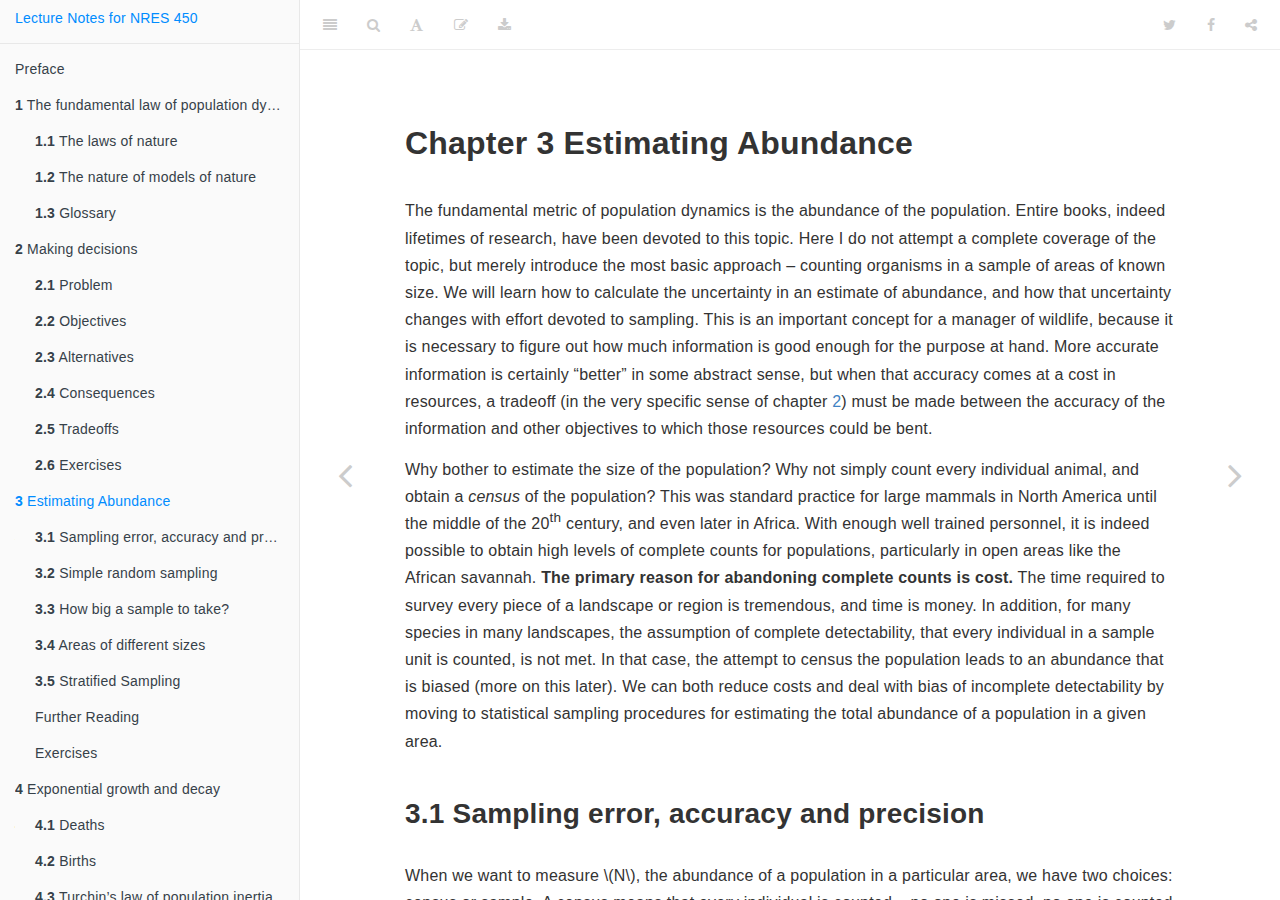
==== commit a3a42013: "Build book with new bolding and figure" ====
--- a/docs/chap-abundance.html
+++ b/docs/chap-abundance.html
@@ -26,14 +26,14 @@
 <meta name="author" content="Andrew Tyre">
 
 
-<meta name="date" content="2016-12-29">
+<meta name="date" content="2017-02-02">
 
   <meta name="viewport" content="width=device-width, initial-scale=1">
   <meta name="apple-mobile-web-app-capable" content="yes">
   <meta name="apple-mobile-web-app-status-bar-style" content="black">
   
   
-<link rel="prev" href="chap-structured.html">
+<link rel="prev" href="chap-sdm.html">
 <link rel="next" href="chap-exponential.html">
 
 <script src="libs/jquery-2.2.3/jquery.min.js"></script>
@@ -73,14 +73,14 @@
 <li class="chapter" data-level="1.2" data-path="chap-fundamental.html"><a href="chap-fundamental.html#the-nature-of-models-of-nature"><i class="fa fa-check"></i><b>1.2</b> The nature of models of nature</a></li>
 <li class="chapter" data-level="1.3" data-path="chap-fundamental.html"><a href="chap-fundamental.html#glossary"><i class="fa fa-check"></i><b>1.3</b> Glossary</a></li>
 </ul></li>
-<li class="chapter" data-level="2" data-path="chap-structured.html"><a href="chap-structured.html"><i class="fa fa-check"></i><b>2</b> Making decisions</a><ul>
-<li class="chapter" data-level="2.1" data-path="chap-structured.html"><a href="chap-structured.html#problem"><i class="fa fa-check"></i><b>2.1</b> Problem</a></li>
-<li class="chapter" data-level="2.2" data-path="chap-structured.html"><a href="chap-structured.html#objectives"><i class="fa fa-check"></i><b>2.2</b> Objectives</a></li>
-<li class="chapter" data-level="2.3" data-path="chap-structured.html"><a href="chap-structured.html#alternatives"><i class="fa fa-check"></i><b>2.3</b> Alternatives</a></li>
-<li class="chapter" data-level="2.4" data-path="chap-structured.html"><a href="chap-structured.html#consequences"><i class="fa fa-check"></i><b>2.4</b> Consequences</a></li>
-<li class="chapter" data-level="2.5" data-path="chap-structured.html"><a href="chap-structured.html#tradeoffs"><i class="fa fa-check"></i><b>2.5</b> Tradeoffs</a></li>
-<li class="chapter" data-level="2.6" data-path="chap-structured.html"><a href="chap-structured.html#exercises"><i class="fa fa-check"></i><b>2.6</b> Exercises</a><ul>
-<li class="chapter" data-level="" data-path="chap-structured.html"><a href="chap-structured.html#wild-horses-in-the-american-southwest"><i class="fa fa-check"></i>Wild horses in the American Southwest</a></li>
+<li class="chapter" data-level="2" data-path="chap-sdm.html"><a href="chap-sdm.html"><i class="fa fa-check"></i><b>2</b> Making decisions</a><ul>
+<li class="chapter" data-level="2.1" data-path="chap-sdm.html"><a href="chap-sdm.html#problem"><i class="fa fa-check"></i><b>2.1</b> Problem</a></li>
+<li class="chapter" data-level="2.2" data-path="chap-sdm.html"><a href="chap-sdm.html#objectives"><i class="fa fa-check"></i><b>2.2</b> Objectives</a></li>
+<li class="chapter" data-level="2.3" data-path="chap-sdm.html"><a href="chap-sdm.html#alternatives"><i class="fa fa-check"></i><b>2.3</b> Alternatives</a></li>
+<li class="chapter" data-level="2.4" data-path="chap-sdm.html"><a href="chap-sdm.html#consequences"><i class="fa fa-check"></i><b>2.4</b> Consequences</a></li>
+<li class="chapter" data-level="2.5" data-path="chap-sdm.html"><a href="chap-sdm.html#tradeoffs"><i class="fa fa-check"></i><b>2.5</b> Tradeoffs</a></li>
+<li class="chapter" data-level="2.6" data-path="chap-sdm.html"><a href="chap-sdm.html#exercises"><i class="fa fa-check"></i><b>2.6</b> Exercises</a><ul>
+<li class="chapter" data-level="" data-path="chap-sdm.html"><a href="chap-sdm.html#wild-horses-in-the-american-southwest"><i class="fa fa-check"></i>Wild horses in the American Southwest</a></li>
 </ul></li>
 </ul></li>
 <li class="chapter" data-level="3" data-path="chap-abundance.html"><a href="chap-abundance.html"><i class="fa fa-check"></i><b>3</b> Estimating Abundance</a><ul>
@@ -108,6 +108,45 @@
 <li class="chapter" data-level="5.4" data-path="chap-regulation.html"><a href="chap-regulation.html#trends-over-time"><i class="fa fa-check"></i><b>5.4</b> Trends over time</a></li>
 <li class="chapter" data-level="5.5" data-path="chap-regulation.html"><a href="chap-regulation.html#glossary-2"><i class="fa fa-check"></i><b>5.5</b> Glossary</a></li>
 </ul></li>
+<li class="chapter" data-level="6" data-path="chap-harvesting.html"><a href="chap-harvesting.html"><i class="fa fa-check"></i><b>6</b> Harvesting and Control</a><ul>
+<li class="chapter" data-level="" data-path="chap-harvesting.html"><a href="chap-harvesting.html#eurasian-lynx-in-norway"><i class="fa fa-check"></i>Eurasian Lynx in Norway</a></li>
+<li class="chapter" data-level="6.1" data-path="chap-harvesting.html"><a href="chap-harvesting.html#standard-model"><i class="fa fa-check"></i><b>6.1</b> Compensatory and Additive Mortality</a></li>
+<li class="chapter" data-level="6.2" data-path="chap-harvesting.html"><a href="chap-harvesting.html#better-model"><i class="fa fa-check"></i><b>6.2</b> A Better Model For Harvesting Wildlife</a><ul>
+<li class="chapter" data-level="6.2.1" data-path="chap-harvesting.html"><a href="chap-harvesting.html#fixed-quota-harvesting"><i class="fa fa-check"></i><b>6.2.1</b> Fixed quota harvesting</a></li>
+<li class="chapter" data-level="6.2.2" data-path="chap-harvesting.html"><a href="chap-harvesting.html#fixed-effort-harvest-strategy"><i class="fa fa-check"></i><b>6.2.2</b> Fixed Effort harvest strategy</a></li>
+<li class="chapter" data-level="6.2.3" data-path="chap-harvesting.html"><a href="chap-harvesting.html#revisiting-eurasian-lynx"><i class="fa fa-check"></i><b>6.2.3</b> Revisiting Eurasian Lynx</a></li>
+<li class="chapter" data-level="6.2.4" data-path="chap-harvesting.html"><a href="chap-harvesting.html#revisiting-additivity"><i class="fa fa-check"></i><b>6.2.4</b> Revisiting Additivity</a></li>
+</ul></li>
+<li class="chapter" data-level="6.3" data-path="chap-harvesting.html"><a href="chap-harvesting.html#what-about-control"><i class="fa fa-check"></i><b>6.3</b> What about control?</a><ul>
+<li class="chapter" data-level="6.3.1" data-path="chap-harvesting.html"><a href="chap-harvesting.html#predicting-the-response-to-management"><i class="fa fa-check"></i><b>6.3.1</b> Predicting the response to management</a></li>
+<li class="chapter" data-level="" data-path="chap-harvesting.html"><a href="chap-harvesting.html#mid-continental-light-geese"><i class="fa fa-check"></i>Mid continental light geese</a></li>
+<li class="chapter" data-level="" data-path="chap-harvesting.html"><a href="chap-harvesting.html#living-with-large-predators"><i class="fa fa-check"></i>Living with large predators</a></li>
+</ul></li>
+<li class="chapter" data-level="6.4" data-path="chap-harvesting.html"><a href="chap-harvesting.html#a-rule-of-thumb-for-harvest-and-control"><i class="fa fa-check"></i><b>6.4</b> A “rule of thumb” for harvest and control</a></li>
+<li class="chapter" data-level="6.5" data-path="chap-harvesting.html"><a href="chap-harvesting.html#exercises-3"><i class="fa fa-check"></i><b>6.5</b> Exercises</a></li>
+</ul></li>
+<li class="chapter" data-level="7" data-path="chap-structured.html"><a href="chap-structured.html"><i class="fa fa-check"></i><b>7</b> Structured Populations</a><ul>
+<li class="chapter" data-level="7.1" data-path="chap-structured.html"><a href="chap-structured.html#age-structure"><i class="fa fa-check"></i><b>7.1</b> Age structure</a><ul>
+<li class="chapter" data-level="" data-path="chap-structured.html"><a href="chap-structured.html#projecting-an-age-structured-population"><i class="fa fa-check"></i>Projecting an age structured population</a></li>
+</ul></li>
+<li class="chapter" data-level="7.2" data-path="chap-structured.html"><a href="chap-structured.html#population-projection-matrices"><i class="fa fa-check"></i><b>7.2</b> Population Projection Matrices</a><ul>
+<li class="chapter" data-level="" data-path="chap-structured.html"><a href="chap-structured.html#growing-or-declining"><i class="fa fa-check"></i>Growing or Declining?</a></li>
+</ul></li>
+<li class="chapter" data-level="7.3" data-path="chap-structured.html"><a href="chap-structured.html#a-more-complex-example"><i class="fa fa-check"></i><b>7.3</b> A more complex example</a><ul>
+<li class="chapter" data-level="" data-path="chap-structured.html"><a href="chap-structured.html#how-many-age-classes"><i class="fa fa-check"></i>How many age classes?</a></li>
+</ul></li>
+<li class="chapter" data-level="7.4" data-path="chap-structured.html"><a href="chap-structured.html#sensitivity-and-elasticity"><i class="fa fa-check"></i><b>7.4</b> Sensitivity and elasticity</a></li>
+<li class="chapter" data-level="7.5" data-path="chap-structured.html"><a href="chap-structured.html#stage-or-size-structured-populations"><i class="fa fa-check"></i><b>7.5</b> Stage or size structured populations</a></li>
+<li class="chapter" data-level="7.6" data-path="chap-structured.html"><a href="chap-structured.html#exercises-4"><i class="fa fa-check"></i><b>7.6</b> Exercises</a></li>
+</ul></li>
+<li class="chapter" data-level="8" data-path="chap-conservation.html"><a href="chap-conservation.html"><i class="fa fa-check"></i><b>8</b> Conservation of small populations</a><ul>
+<li class="chapter" data-level="8.1" data-path="chap-conservation.html"><a href="chap-conservation.html#minimum-viable-population-size"><i class="fa fa-check"></i><b>8.1</b> Minimum viable population size</a></li>
+<li class="chapter" data-level="8.2" data-path="chap-conservation.html"><a href="chap-conservation.html#extinction-risk-and-expected-minimum-population-size"><i class="fa fa-check"></i><b>8.2</b> Extinction risk and expected minimum population size</a></li>
+<li class="chapter" data-level="8.3" data-path="chap-conservation.html"><a href="chap-conservation.html#dealing-with-habitat-fragmentation"><i class="fa fa-check"></i><b>8.3</b> Dealing with habitat fragmentation</a><ul>
+<li class="chapter" data-level="8.3.1" data-path="chap-conservation.html"><a href="chap-conservation.html#sumatran-tiger-management"><i class="fa fa-check"></i><b>8.3.1</b> Sumatran tiger management</a></li>
+<li class="chapter" data-level="8.3.2" data-path="chap-conservation.html"><a href="chap-conservation.html#references-and-further-reading"><i class="fa fa-check"></i><b>8.3.2</b> References and further reading</a></li>
+</ul></li>
+</ul></li>
 <li class="chapter" data-level="" data-path="references.html"><a href="references.html"><i class="fa fa-check"></i>References</a></li>
 <li class="divider"></li>
 <li><a href="https://github.com/rstudio/bookdown" target="blank">Published with bookdown</a></li>
@@ -131,8 +170,8 @@
             <section class="normal" id="section-">
 <div id="chap:abundance" class="section level1">
 <h1><span class="header-section-number">Chapter 3</span> Estimating Abundance</h1>
-<p>The fundamental metric of population dynamics is the abundance of the population. Entire books, indeed lifetimes of research, have been devoted to this topic. Here I do not attempt a complete coverage of the topic, but merely introduce the most basic approach – counting organisms in a sample of areas of known size. We will learn how to calculate the uncertainty in an estimate of abundance, and how that uncertainty changes with effort devoted to sampling. This is an important concept for a manager of wildlife, because it is necessary to figure out how much information is good enough for the purpose at hand. More accurate information is certainly “better” in some abstract sense, but when that accuracy comes at a cost in resources, a tradeoff (in the very specific sense of chapter <a href="chap-structured.html#chap:structured">2</a>) must be made between the accuracy of the information and other objectives to which those resources could be bent.</p>
-<p>Why bother to estimate the size of the population? Why not simply count every individual animal, and obtain a <em>census</em> of the population? This was standard practice for large mammals in North America until the middle of the 20<sup>th</sup> century, and even later in Africa. With enough well trained personnel, it is indeed possible to obtain high levels of complete counts for populations, particularly in open areas like the African savannah. The primary reason for abandoning complete counts is cost. The time required to survey every piece of a landscape or region is tremendous, and time is money. In addition, for many species in many landscapes, the assumption of complete detectability, that every individual in a sample unit is counted, is not met. In that case, the attempt to census the population leads to an abundance that is biased (more on this later). We can both reduce costs and deal with bias of incomplete detectability by moving to statistical sampling procedures for estimating the total abundance of a population in a given area.</p>
+<p>The fundamental metric of population dynamics is the abundance of the population. Entire books, indeed lifetimes of research, have been devoted to this topic. Here I do not attempt a complete coverage of the topic, but merely introduce the most basic approach – counting organisms in a sample of areas of known size. We will learn how to calculate the uncertainty in an estimate of abundance, and how that uncertainty changes with effort devoted to sampling. This is an important concept for a manager of wildlife, because it is necessary to figure out how much information is good enough for the purpose at hand. More accurate information is certainly “better” in some abstract sense, but when that accuracy comes at a cost in resources, a tradeoff (in the very specific sense of chapter <a href="chap-sdm.html#chap:sdm">2</a>) must be made between the accuracy of the information and other objectives to which those resources could be bent.</p>
+<p>Why bother to estimate the size of the population? Why not simply count every individual animal, and obtain a <em>census</em> of the population? This was standard practice for large mammals in North America until the middle of the 20<sup>th</sup> century, and even later in Africa. With enough well trained personnel, it is indeed possible to obtain high levels of complete counts for populations, particularly in open areas like the African savannah. <strong>The primary reason for abandoning complete counts is cost.</strong> The time required to survey every piece of a landscape or region is tremendous, and time is money. In addition, for many species in many landscapes, the assumption of complete detectability, that every individual in a sample unit is counted, is not met. In that case, the attempt to census the population leads to an abundance that is biased (more on this later). We can both reduce costs and deal with bias of incomplete detectability by moving to statistical sampling procedures for estimating the total abundance of a population in a given area.</p>
 <div id="sampling-error-accuracy-and-precision" class="section level2">
 <h2><span class="header-section-number">3.1</span> Sampling error, accuracy and precision</h2>
 <p>When we want to measure <span class="math inline">\(N\)</span>, the abundance of a population in a particular area, we have two choices: census or sample. A census means that every individual is counted – no one is missed, no one is counted twice, the answer is <span class="math inline">\(N\)</span>, exactly. In that case, we know what <span class="math inline">\(N\)</span> is, and there is no error to estimate. In this case, “error” has a very specific meaning. The error is the difference between the true <span class="math inline">\(N\)</span> and the <span class="math inline">\(N\)</span> that we have measured. In reality, the error is never zero. Even if a survey of abundance is called a census, it is virtually impossible to have an exact count of a real population. At best the error in the count is small and ignorable. A much better approach is to recognize the existence of error in our counts, and quantify it. From now on, to distinguish between the true population abundance, <span class="math inline">\(N\)</span>, and our estimate of the abundance, I will use a “hat” to indicate the estimated abundance, like this: <span class="math inline">\(\hat{N}\)</span>.</p>
@@ -147,7 +186,7 @@
 <div id="simple-random-sampling" class="section level2">
 <h2><span class="header-section-number">3.2</span> Simple random sampling</h2>
 <p>We’ll begin with the easiest possible estimate of abundance. We have some area, <span class="math inline">\(A\)</span>, which we call the <em>sample frame</em>. We divide the sample frame into <span class="math inline">\(U\)</span> equal sized areas. We’ll call these subdivisions of the area sample units. The area of each sample unit is <span class="math inline">\(a\)</span>, and <span class="math inline">\(Ua=A\)</span>. We assume that we can count all the individuals in a sample unit without missing any individuals (perfect detection), and without counting individuals more than once (no double counting). We cannot count all <span class="math inline">\(U\)</span> sample units. If we could, we would have a census, not a sample. Instead, we will select <span class="math inline">\(u\)</span> sample units, where typically <span class="math inline">\(u\)</span> is much smaller than <span class="math inline">\(U\)</span>. We will select the sample units at random.</p>
-<p>There are two ways to sample randomly from the set of all sample units. Give each sample unit a unique number, and place strips of paper with each number into a bag. In the first method, sampling with replacement, we draw a strip of paper, note the number, and then put the strip of paper back into the bag. This means that it is possible for a given sample unit to be counted more than once. In the second method, sampling without replacement, we draw a strip of paper, note the number, and then set that strip of paper aside. This means that each sample unit will only be sampled once. Both methods give the same result for the estimated abundance, but the precision of the samples will be different, especially if the total number of sample units U is small. Either way, we have now obtained a list of sample units in which to count our individuals.</p>
+<p>There are two ways to sample randomly from the set of all sample units. Give each sample unit a unique number, and place strips of paper with each number into a bag. In the first method, sampling with replacement, we draw a strip of paper, note the number, and then put the strip of paper back into the bag. <strong>This means that it is possible for a given sample unit to be counted more than once.</strong> In the second method, sampling without replacement, we draw a strip of paper, note the number, and then set that strip of paper aside. This means that each sample unit will only be sampled once. Both methods give the same result for the estimated abundance, but the precision of the samples will be different, especially if the total number of sample units U is small. Either way, we have now obtained a list of sample units in which to count our individuals.</p>
 <p>Having established which units to sample, we now obtain our counts which I’ll label <span class="math inline">\(y_i\)</span> for the number of individuals counted in sample unit <span class="math inline">\(i\)</span>. From this dataset I can obtain the point estimate for the abundance in two steps. First, I calculate the average, or expected value, of the density for each unit <span class="math inline">\(\hat{D}\)</span>. Second, I multiply this estimated average by the total number of units in the sample frame <span class="math inline">\(U\)</span> to obtain the estimated abundance. The expected value of <span class="math inline">\(\hat{D}\)</span> is given by</p>
 <span class="math display" id="eq:densitySWR">\[\begin{equation}
   \hat{D}=\frac{\sum_{i=1}^u{y_i}}{\sum_{i=1}^u{a_i}}
@@ -192,7 +231,7 @@
   \tag{3.7}
 \end{equation}\]</span>
 <p>or the ratio between the standard error of abundance and abundance multiplied by 100. The CV is a useful relative measure of precision that can be readily compared between different estimates. Imagine you have 2 estimates, one of 100 individuals with a standard error of 10 and the second of a 1000 individuals with a standard error of 50. Which estimate is more precise? In an absolute sense the first estimate has a smaller standard error. However, in a relative sense, the second one is more precise with a CV of 5% compared to a CV of 10%. Implicit in the use of the CV is that a deviation of a given size is less important if the abundance is larger.</p>
-When presenting estimated abundances graphically or in tables it is standard practice to convert the estimates of the precision into confidence limits on the estimate. A confidence limit shows the range of values that would contain the true mean a certain percentage of the time, typically 95%, if the entire estimation process (including calculating the confidence limits) were repeated many times (Figure <a href="chap-abundance.html#fig:ciCoverage">3.2</a>). This is a challenging concept to grasp — however there are a couple of simple rules for interpreting these limits. First, you may not infer that the distribution of possible population sizes is indicated by the confidence limits. Unfortunately this is exactly what most biologists would like to do. Second, smaller confidence intervals are better. Third, if the confidence limits do not include some specific constant (like a target population size), then you can say that the estimate is statistically significantly different from the constant value.
+When presenting estimated abundances graphically or in tables it is standard practice to convert the estimates of the precision into confidence limits on the estimate. A confidence limit shows the range of values that would contain the true mean a certain percentage of the time, typically 95%, if the entire estimation process (including calculating the confidence limits) were repeated many times (Figure <a href="chap-abundance.html#fig:ciCoverage">3.2</a>). This is a challenging concept to grasp — however there are a couple of simple rules for interpreting these limits. First, you may not infer that the distribution of possible population sizes is indicated by the confidence limits. Unfortunately this is exactly what most biologists would like to do. Second, smaller confidence intervals are better. Third, <strong>if the confidence limits do not include some specific constant (like a target population size), then you can say that the estimate is statistically significantly different from the constant value.</strong>
 <div class="figure"><span id="fig:ciCoverage"></span>
 <img src="NRES450-LectureNotes_files/figure-html/ciCoverage-1.png" alt="Simulated abundance estimates with 95% confidence intervals. The horizontal dashed line is the true abundance in a sample frame with 100 units. The dots represent 20 different samples of 10 units (with replacement) from the sample frame." width="672" />
 <p class="caption">
@@ -256,7 +295,7 @@
 <h2><span class="header-section-number">3.5</span> Stratified Sampling</h2>
 <p>So far, all sampling has been carried out as simple random sampling, either with or without replacement. It turns out that this may not give the most accurate estimate of abundance. The implicit assumption is that all sample units have the same statistical parameters, that is, the same mean and variance of counts. If this is not true, if there are differences between sample units, then simple random sampling does not yield the most accurate estimate of abundance.</p>
 <p>How might such differences arise? The most obvious differences are ecological - not all areas are equally good habitat for a species. We expect to find more individuals in areas that are better habitat, and all else being equal, more individuals also means an increase in the variance of our counts. This kind of heterogeneity is the rule, rather than the exception, and therefore our simple random sampling is usually not the best estimator.</p>
-<p>In the presence of heterogeneity, the best estimate of abundance requires <em>stratified random sampling</em>, where the probability of selecting a sample unit is made proportional to the variance of the counts in that unit. In this way, more data are collected where the variances are greater, and the resulting estimate is more accurate. You might already be able to see the catch - how do we know which units have greater variance before we collect any data? As always, nothing comes for free!</p>
+<p>In the presence of heterogeneity, the best estimate of abundance requires <em>stratified random sampling</em>, where <strong>the probability of selecting a sample unit is made proportional to the variance of the counts in that unit.</strong> In this way, more data are collected where the variances are greater, and the resulting estimate is more accurate. You might already be able to see the catch - how do we know which units have greater variance before we collect any data? As always, nothing comes for free!</p>
 <p>If we know what the variances are, then everything is easy. The sample frame is divided into strata in such a way that the variances in counts are equal within strata (or at least more equal within than between strata). There is a tradeoff to be made here – more strata means the heterogeneity within a stratum is smaller, but eventually the added complexity becomes self defeating. Strata that are larger or have higher variance receive a larger proportion of the sample units</p>
 <span class="math display" id="eq:neymanallocation">\[\begin{equation}
   u_h = u \frac{U_{h} SE\left(\hat{N_h}\right)}
@@ -309,77 +348,77 @@
 <thead>
 <tr class="header">
 <th align="left">Stratum</th>
-<th align="right">Stratum Size, <span class="math inline">\(U_h\)</span></th>
-<th align="right">Sample Size, <span class="math inline">\(u_h\)</span></th>
-<th align="right">Mean # caribou per sample unit</th>
-<th align="right">Variance of counts <span class="math inline">\(S_y^2\)</span></th>
-<th align="left"><span class="math inline">\(N_h\)</span></th>
-<th align="left"><span class="math inline">\(var(N_h)\)</span></th>
+<th align="center">Stratum Size, <span class="math inline">\(U_h\)</span></th>
+<th align="center">Sample Size, <span class="math inline">\(u_h\)</span></th>
+<th align="center">Mean # caribou per sample unit</th>
+<th align="center">Variance of counts <span class="math inline">\(S_y^2\)</span></th>
+<th align="center"><span class="math inline">\(N_h\)</span></th>
+<th align="center"><span class="math inline">\(var(N_h)\)</span></th>
 </tr>
 </thead>
 <tbody>
 <tr class="odd">
 <td align="left">A</td>
-<td align="right">400</td>
-<td align="right">98</td>
-<td align="right">24.1</td>
-<td align="right">5575</td>
-<td align="left"></td>
-<td align="left"></td>
+<td align="center">400</td>
+<td align="center">98</td>
+<td align="center">24.1</td>
+<td align="center">5575</td>
+<td align="center"></td>
+<td align="center"></td>
 </tr>
 <tr class="even">
 <td align="left">B</td>
-<td align="right">30</td>
-<td align="right">10</td>
-<td align="right">25.6</td>
-<td align="right">4064</td>
-<td align="left"></td>
-<td align="left"></td>
+<td align="center">30</td>
+<td align="center">10</td>
+<td align="center">25.6</td>
+<td align="center">4064</td>
+<td align="center">NA</td>
+<td align="center">NA</td>
 </tr>
 <tr class="odd">
 <td align="left">C</td>
-<td align="right">61</td>
-<td align="right">37</td>
-<td align="right">267.6</td>
-<td align="right">347556</td>
-<td align="left"></td>
-<td align="left"></td>
+<td align="center">61</td>
+<td align="center">37</td>
+<td align="center">267.6</td>
+<td align="center">347556</td>
+<td align="center">NA</td>
+<td align="center">NA</td>
 </tr>
 <tr class="even">
 <td align="left">D</td>
-<td align="right">18</td>
-<td align="right">6</td>
-<td align="right">179.0</td>
-<td align="right">22798</td>
-<td align="left"></td>
-<td align="left"></td>
+<td align="center">18</td>
+<td align="center">6</td>
+<td align="center">179</td>
+<td align="center">22798</td>
+<td align="center">NA</td>
+<td align="center">NA</td>
 </tr>
 <tr class="odd">
 <td align="left">E</td>
-<td align="right">70</td>
-<td align="right">39</td>
-<td align="right">293.7</td>
-<td align="right">123578</td>
-<td align="left"></td>
-<td align="left"></td>
+<td align="center">70</td>
+<td align="center">39</td>
+<td align="center">293.7</td>
+<td align="center">123578</td>
+<td align="center">NA</td>
+<td align="center">NA</td>
 </tr>
 <tr class="even">
 <td align="left">F</td>
-<td align="right">120</td>
-<td align="right">21</td>
-<td align="right">33.2</td>
-<td align="right">9795</td>
-<td align="left"></td>
-<td align="left"></td>
+<td align="center">120</td>
+<td align="center">21</td>
+<td align="center">33.2</td>
+<td align="center">9795</td>
+<td align="center">NA</td>
+<td align="center">NA</td>
 </tr>
 <tr class="odd">
 <td align="left">Total</td>
-<td align="right">699</td>
-<td align="right">211</td>
-<td align="right"></td>
-<td align="right"></td>
-<td align="left"></td>
-<td align="left"></td>
+<td align="center">699</td>
+<td align="center">211</td>
+<td align="center">NA</td>
+<td align="center">NA</td>
+<td align="center">NA</td>
+<td align="center">NA</td>
 </tr>
 </tbody>
 </table>
@@ -395,7 +434,7 @@
           </div>
         </div>
       </div>
-<a href="chap-structured.html" class="navigation navigation-prev " aria-label="Previous page"><i class="fa fa-angle-left"></i></a>
+<a href="chap-sdm.html" class="navigation navigation-prev " aria-label="Previous page"><i class="fa fa-angle-left"></i></a>
 <a href="chap-exponential.html" class="navigation navigation-next " aria-label="Next page""><i class="fa fa-angle-right"></i></a>
 
 <script src="libs/gitbook-2.6.7/js/app.min.js"></script>
@@ -427,7 +466,7 @@
 "link": "https://github.com/atyre2/NRES450_book/edit/master/03-abundance.Rmd",
 "text": "Edit"
 },
-"download": null,
+"download": ["NRES450-LectureNotes.pdf", "NRES450-LectureNotes.epub"],
 "toc": {
 "collapse": "subsection"
 }
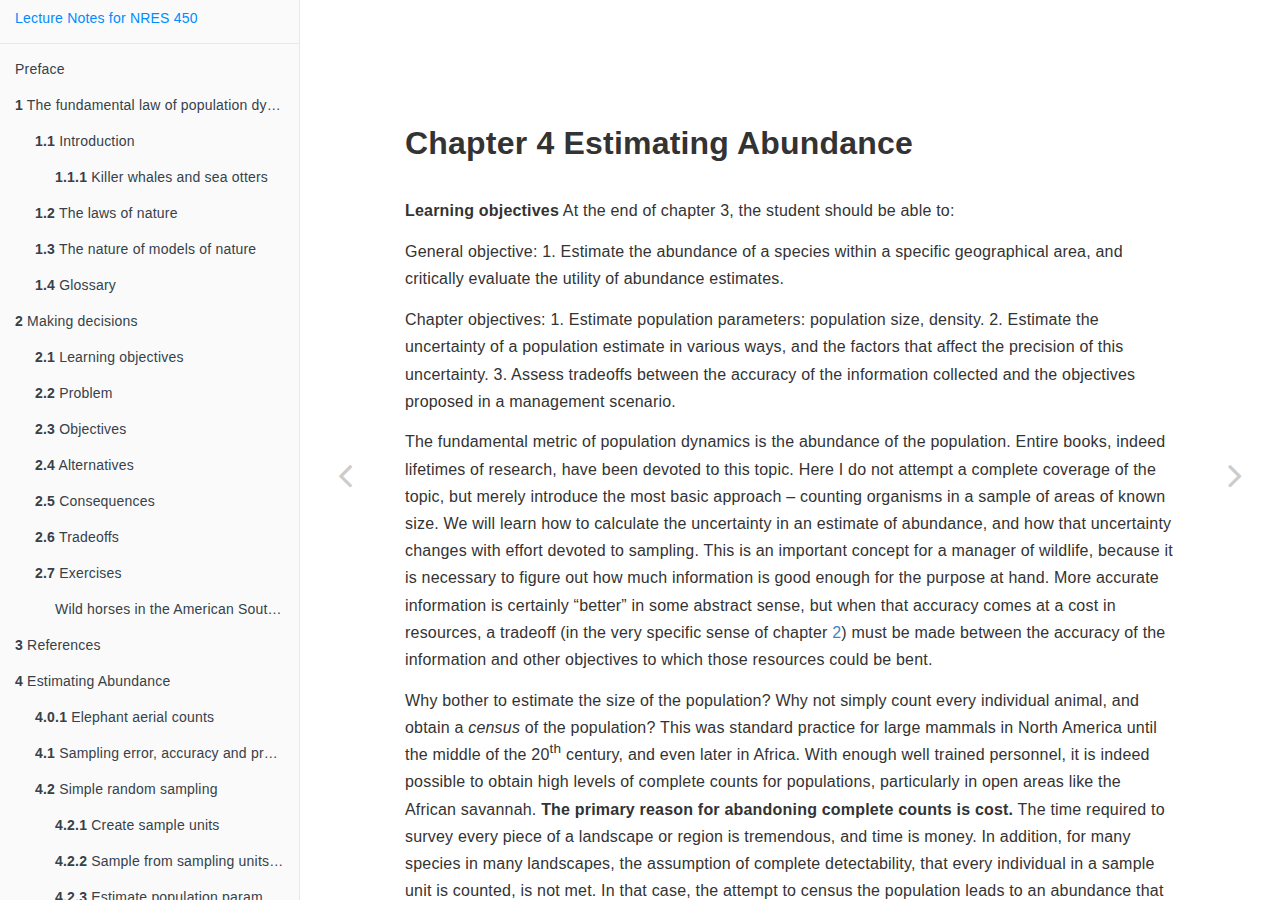
==== commit e24b5912: "Rebuild after latest merge requests" ====
--- a/docs/chap-abundance.html
+++ b/docs/chap-abundance.html
@@ -6,9 +6,8 @@
   <meta charset="UTF-8">
   <meta http-equiv="X-UA-Compatible" content="IE=edge">
   <title>Lecture Notes for Biology of Wildlife Populations</title>
-  <meta content="text/html; charset=UTF-8" http-equiv="Content-Type">
   <meta name="description" content="These are the lecture notes for NRES 450 Biology of Wildlife populations at the University of Nebraska.">
-  <meta name="generator" content="bookdown 0.3 and GitBook 2.6.7">
+  <meta name="generator" content="bookdown 0.7 and GitBook 2.6.7">
 
   <meta property="og:title" content="Lecture Notes for Biology of Wildlife Populations" />
   <meta property="og:type" content="book" />
@@ -24,18 +23,18 @@
   
 
 <meta name="author" content="Andrew Tyre">
-
-
-<meta name="date" content="2017-02-02">
+<meta name="author" content="Gabriela Palomo">
+
+
+<meta name="date" content="2019-01-21">
 
   <meta name="viewport" content="width=device-width, initial-scale=1">
   <meta name="apple-mobile-web-app-capable" content="yes">
   <meta name="apple-mobile-web-app-status-bar-style" content="black">
   
   
-<link rel="prev" href="chap-sdm.html">
+<link rel="prev" href="references.html">
 <link rel="next" href="chap-exponential.html">
-
 <script src="libs/jquery-2.2.3/jquery.min.js"></script>
 <link href="libs/gitbook-2.6.7/css/style.css" rel="stylesheet" />
 <link href="libs/gitbook-2.6.7/css/plugin-bookdown.css" rel="stylesheet" />
@@ -58,6 +57,7 @@
 <body>
 
 
+
   <div class="book without-animation with-summary font-size-2 font-family-1" data-basepath=".">
 
     <div class="book-summary">
@@ -69,85 +69,95 @@
 <li class="divider"></li>
 <li class="chapter" data-level="" data-path="index.html"><a href="index.html"><i class="fa fa-check"></i>Preface</a></li>
 <li class="chapter" data-level="1" data-path="chap-fundamental.html"><a href="chap-fundamental.html"><i class="fa fa-check"></i><b>1</b> The fundamental law of population dynamics</a><ul>
-<li class="chapter" data-level="1.1" data-path="chap-fundamental.html"><a href="chap-fundamental.html#the-laws-of-nature"><i class="fa fa-check"></i><b>1.1</b> The laws of nature</a></li>
-<li class="chapter" data-level="1.2" data-path="chap-fundamental.html"><a href="chap-fundamental.html#the-nature-of-models-of-nature"><i class="fa fa-check"></i><b>1.2</b> The nature of models of nature</a></li>
-<li class="chapter" data-level="1.3" data-path="chap-fundamental.html"><a href="chap-fundamental.html#glossary"><i class="fa fa-check"></i><b>1.3</b> Glossary</a></li>
+<li class="chapter" data-level="1.1" data-path="chap-fundamental.html"><a href="chap-fundamental.html#introduction"><i class="fa fa-check"></i><b>1.1</b> Introduction</a><ul>
+<li class="chapter" data-level="1.1.1" data-path="chap-fundamental.html"><a href="chap-fundamental.html#killer-whales-and-sea-otters"><i class="fa fa-check"></i><b>1.1.1</b> Killer whales and sea otters</a></li>
+</ul></li>
+<li class="chapter" data-level="1.2" data-path="chap-fundamental.html"><a href="chap-fundamental.html#the-laws-of-nature"><i class="fa fa-check"></i><b>1.2</b> The laws of nature</a></li>
+<li class="chapter" data-level="1.3" data-path="chap-fundamental.html"><a href="chap-fundamental.html#the-nature-of-models-of-nature"><i class="fa fa-check"></i><b>1.3</b> The nature of models of nature</a></li>
+<li class="chapter" data-level="1.4" data-path="chap-fundamental.html"><a href="chap-fundamental.html#glossary"><i class="fa fa-check"></i><b>1.4</b> Glossary</a></li>
 </ul></li>
 <li class="chapter" data-level="2" data-path="chap-sdm.html"><a href="chap-sdm.html"><i class="fa fa-check"></i><b>2</b> Making decisions</a><ul>
-<li class="chapter" data-level="2.1" data-path="chap-sdm.html"><a href="chap-sdm.html#problem"><i class="fa fa-check"></i><b>2.1</b> Problem</a></li>
-<li class="chapter" data-level="2.2" data-path="chap-sdm.html"><a href="chap-sdm.html#objectives"><i class="fa fa-check"></i><b>2.2</b> Objectives</a></li>
-<li class="chapter" data-level="2.3" data-path="chap-sdm.html"><a href="chap-sdm.html#alternatives"><i class="fa fa-check"></i><b>2.3</b> Alternatives</a></li>
-<li class="chapter" data-level="2.4" data-path="chap-sdm.html"><a href="chap-sdm.html#consequences"><i class="fa fa-check"></i><b>2.4</b> Consequences</a></li>
-<li class="chapter" data-level="2.5" data-path="chap-sdm.html"><a href="chap-sdm.html#tradeoffs"><i class="fa fa-check"></i><b>2.5</b> Tradeoffs</a></li>
-<li class="chapter" data-level="2.6" data-path="chap-sdm.html"><a href="chap-sdm.html#exercises"><i class="fa fa-check"></i><b>2.6</b> Exercises</a><ul>
+<li class="chapter" data-level="2.1" data-path="chap-sdm.html"><a href="chap-sdm.html#learning-objectives"><i class="fa fa-check"></i><b>2.1</b> Learning objectives</a></li>
+<li class="chapter" data-level="2.2" data-path="chap-sdm.html"><a href="chap-sdm.html#problem"><i class="fa fa-check"></i><b>2.2</b> Problem</a></li>
+<li class="chapter" data-level="2.3" data-path="chap-sdm.html"><a href="chap-sdm.html#objectives"><i class="fa fa-check"></i><b>2.3</b> Objectives</a></li>
+<li class="chapter" data-level="2.4" data-path="chap-sdm.html"><a href="chap-sdm.html#alternatives"><i class="fa fa-check"></i><b>2.4</b> Alternatives</a></li>
+<li class="chapter" data-level="2.5" data-path="chap-sdm.html"><a href="chap-sdm.html#consequences"><i class="fa fa-check"></i><b>2.5</b> Consequences</a></li>
+<li class="chapter" data-level="2.6" data-path="chap-sdm.html"><a href="chap-sdm.html#tradeoffs"><i class="fa fa-check"></i><b>2.6</b> Tradeoffs</a></li>
+<li class="chapter" data-level="2.7" data-path="chap-sdm.html"><a href="chap-sdm.html#exercises"><i class="fa fa-check"></i><b>2.7</b> Exercises</a><ul>
 <li class="chapter" data-level="" data-path="chap-sdm.html"><a href="chap-sdm.html#wild-horses-in-the-american-southwest"><i class="fa fa-check"></i>Wild horses in the American Southwest</a></li>
 </ul></li>
 </ul></li>
-<li class="chapter" data-level="3" data-path="chap-abundance.html"><a href="chap-abundance.html"><i class="fa fa-check"></i><b>3</b> Estimating Abundance</a><ul>
-<li class="chapter" data-level="3.1" data-path="chap-abundance.html"><a href="chap-abundance.html#sampling-error-accuracy-and-precision"><i class="fa fa-check"></i><b>3.1</b> Sampling error, accuracy and precision</a></li>
-<li class="chapter" data-level="3.2" data-path="chap-abundance.html"><a href="chap-abundance.html#simple-random-sampling"><i class="fa fa-check"></i><b>3.2</b> Simple random sampling</a></li>
-<li class="chapter" data-level="3.3" data-path="chap-abundance.html"><a href="chap-abundance.html#how-big-a-sample-to-take"><i class="fa fa-check"></i><b>3.3</b> How big a sample to take?</a></li>
-<li class="chapter" data-level="3.4" data-path="chap-abundance.html"><a href="chap-abundance.html#areas-of-different-sizes"><i class="fa fa-check"></i><b>3.4</b> Areas of different sizes</a></li>
-<li class="chapter" data-level="3.5" data-path="chap-abundance.html"><a href="chap-abundance.html#stratified-sampling"><i class="fa fa-check"></i><b>3.5</b> Stratified Sampling</a></li>
+<li class="chapter" data-level="3" data-path="references.html"><a href="references.html"><i class="fa fa-check"></i><b>3</b> References</a></li>
+<li class="chapter" data-level="4" data-path="chap-abundance.html"><a href="chap-abundance.html"><i class="fa fa-check"></i><b>4</b> Estimating Abundance</a><ul>
+<li class="chapter" data-level="4.0.1" data-path="chap-abundance.html"><a href="chap-abundance.html#elephant-aerial-counts"><i class="fa fa-check"></i><b>4.0.1</b> Elephant aerial counts</a></li>
+<li class="chapter" data-level="4.1" data-path="chap-abundance.html"><a href="chap-abundance.html#sampling-error-accuracy-and-precision"><i class="fa fa-check"></i><b>4.1</b> Sampling error, accuracy and precision</a></li>
+<li class="chapter" data-level="4.2" data-path="chap-abundance.html"><a href="chap-abundance.html#simple-random-sampling"><i class="fa fa-check"></i><b>4.2</b> Simple random sampling</a><ul>
+<li class="chapter" data-level="4.2.1" data-path="chap-abundance.html"><a href="chap-abundance.html#create-sample-units"><i class="fa fa-check"></i><b>4.2.1</b> Create sample units</a></li>
+<li class="chapter" data-level="4.2.2" data-path="chap-abundance.html"><a href="chap-abundance.html#sample-from-sampling-units---counts"><i class="fa fa-check"></i><b>4.2.2</b> Sample from sampling units - counts</a></li>
+<li class="chapter" data-level="4.2.3" data-path="chap-abundance.html"><a href="chap-abundance.html#estimate-population-parameters"><i class="fa fa-check"></i><b>4.2.3</b> Estimate population parameters</a></li>
+<li class="chapter" data-level="4.2.4" data-path="chap-abundance.html"><a href="chap-abundance.html#estimating-error-in-population-parameters"><i class="fa fa-check"></i><b>4.2.4</b> Estimating error in population parameters</a></li>
+</ul></li>
+<li class="chapter" data-level="4.3" data-path="chap-abundance.html"><a href="chap-abundance.html#how-big-a-sample-to-take"><i class="fa fa-check"></i><b>4.3</b> How big a sample to take?</a></li>
+<li class="chapter" data-level="4.4" data-path="chap-abundance.html"><a href="chap-abundance.html#areas-of-different-sizes"><i class="fa fa-check"></i><b>4.4</b> Areas of different sizes</a></li>
+<li class="chapter" data-level="4.5" data-path="chap-abundance.html"><a href="chap-abundance.html#stratified-sampling"><i class="fa fa-check"></i><b>4.5</b> Stratified Sampling</a></li>
 <li class="chapter" data-level="" data-path="chap-abundance.html"><a href="chap-abundance.html#further-reading"><i class="fa fa-check"></i>Further Reading</a></li>
 <li class="chapter" data-level="" data-path="chap-abundance.html"><a href="chap-abundance.html#exercises-1"><i class="fa fa-check"></i>Exercises</a></li>
 </ul></li>
-<li class="chapter" data-level="4" data-path="chap-exponential.html"><a href="chap-exponential.html"><i class="fa fa-check"></i><b>4</b> Exponential growth and decay</a><ul>
-<li class="chapter" data-level="4.1" data-path="chap-exponential.html"><a href="chap-exponential.html#deaths"><i class="fa fa-check"></i><b>4.1</b> Deaths</a></li>
-<li class="chapter" data-level="4.2" data-path="chap-exponential.html"><a href="chap-exponential.html#births"><i class="fa fa-check"></i><b>4.2</b> Births</a></li>
-<li class="chapter" data-level="4.3" data-path="chap-exponential.html"><a href="chap-exponential.html#turchins-law-of-population-inertia"><i class="fa fa-check"></i><b>4.3</b> Turchin’s law of population inertia</a></li>
-<li class="chapter" data-level="4.4" data-path="chap-exponential.html"><a href="chap-exponential.html#estimating-r"><i class="fa fa-check"></i><b>4.4</b> Estimating <span class="math inline">\(r\)</span></a></li>
-<li class="chapter" data-level="4.5" data-path="chap-exponential.html"><a href="chap-exponential.html#glossary-1"><i class="fa fa-check"></i><b>4.5</b> Glossary</a></li>
-<li class="chapter" data-level="4.6" data-path="chap-exponential.html"><a href="chap-exponential.html#exercises-2"><i class="fa fa-check"></i><b>4.6</b> Exercises</a></li>
-</ul></li>
-<li class="chapter" data-level="5" data-path="chap-regulation.html"><a href="chap-regulation.html"><i class="fa fa-check"></i><b>5</b> Population Regulation and Stochasticity</a><ul>
+<li class="chapter" data-level="5" data-path="chap-exponential.html"><a href="chap-exponential.html"><i class="fa fa-check"></i><b>5</b> Exponential growth and decay</a><ul>
+<li class="chapter" data-level="5.1" data-path="chap-exponential.html"><a href="chap-exponential.html#deaths"><i class="fa fa-check"></i><b>5.1</b> Deaths</a></li>
+<li class="chapter" data-level="5.2" data-path="chap-exponential.html"><a href="chap-exponential.html#births"><i class="fa fa-check"></i><b>5.2</b> Births</a></li>
+<li class="chapter" data-level="5.3" data-path="chap-exponential.html"><a href="chap-exponential.html#turchins-law-of-population-inertia"><i class="fa fa-check"></i><b>5.3</b> Turchin’s law of population inertia</a></li>
+<li class="chapter" data-level="5.4" data-path="chap-exponential.html"><a href="chap-exponential.html#estimating-r"><i class="fa fa-check"></i><b>5.4</b> Estimating <span class="math inline">\(r\)</span></a></li>
+<li class="chapter" data-level="5.5" data-path="chap-exponential.html"><a href="chap-exponential.html#glossary-1"><i class="fa fa-check"></i><b>5.5</b> Glossary</a></li>
+<li class="chapter" data-level="5.6" data-path="chap-exponential.html"><a href="chap-exponential.html#exercises-2"><i class="fa fa-check"></i><b>5.6</b> Exercises</a></li>
+</ul></li>
+<li class="chapter" data-level="6" data-path="chap-regulation.html"><a href="chap-regulation.html"><i class="fa fa-check"></i><b>6</b> Population Regulation and Stochasticity</a><ul>
 <li class="chapter" data-level="" data-path="chap-regulation.html"><a href="chap-regulation.html#pheasants-on-the-island"><i class="fa fa-check"></i>Pheasants on the Island</a></li>
-<li class="chapter" data-level="5.1" data-path="chap-regulation.html"><a href="chap-regulation.html#resource-limitation"><i class="fa fa-check"></i><b>5.1</b> Resource Limitation</a></li>
-<li class="chapter" data-level="5.2" data-path="chap-regulation.html"><a href="chap-regulation.html#density-dependent-or-independent"><i class="fa fa-check"></i><b>5.2</b> Density Dependent or Independent?</a></li>
-<li class="chapter" data-level="5.3" data-path="chap-regulation.html"><a href="chap-regulation.html#stochasticity"><i class="fa fa-check"></i><b>5.3</b> Stochasticity</a></li>
-<li class="chapter" data-level="5.4" data-path="chap-regulation.html"><a href="chap-regulation.html#trends-over-time"><i class="fa fa-check"></i><b>5.4</b> Trends over time</a></li>
-<li class="chapter" data-level="5.5" data-path="chap-regulation.html"><a href="chap-regulation.html#glossary-2"><i class="fa fa-check"></i><b>5.5</b> Glossary</a></li>
-</ul></li>
-<li class="chapter" data-level="6" data-path="chap-harvesting.html"><a href="chap-harvesting.html"><i class="fa fa-check"></i><b>6</b> Harvesting and Control</a><ul>
+<li class="chapter" data-level="6.1" data-path="chap-regulation.html"><a href="chap-regulation.html#resource-limitation"><i class="fa fa-check"></i><b>6.1</b> Resource Limitation</a></li>
+<li class="chapter" data-level="6.2" data-path="chap-regulation.html"><a href="chap-regulation.html#density-dependent-or-independent"><i class="fa fa-check"></i><b>6.2</b> Density Dependent or Independent?</a></li>
+<li class="chapter" data-level="6.3" data-path="chap-regulation.html"><a href="chap-regulation.html#stochasticity"><i class="fa fa-check"></i><b>6.3</b> Stochasticity</a></li>
+<li class="chapter" data-level="6.4" data-path="chap-regulation.html"><a href="chap-regulation.html#trends-over-time"><i class="fa fa-check"></i><b>6.4</b> Trends over time</a></li>
+<li class="chapter" data-level="6.5" data-path="chap-regulation.html"><a href="chap-regulation.html#glossary-2"><i class="fa fa-check"></i><b>6.5</b> Glossary</a></li>
+</ul></li>
+<li class="chapter" data-level="7" data-path="chap-harvesting.html"><a href="chap-harvesting.html"><i class="fa fa-check"></i><b>7</b> Harvesting and Control</a><ul>
 <li class="chapter" data-level="" data-path="chap-harvesting.html"><a href="chap-harvesting.html#eurasian-lynx-in-norway"><i class="fa fa-check"></i>Eurasian Lynx in Norway</a></li>
-<li class="chapter" data-level="6.1" data-path="chap-harvesting.html"><a href="chap-harvesting.html#standard-model"><i class="fa fa-check"></i><b>6.1</b> Compensatory and Additive Mortality</a></li>
-<li class="chapter" data-level="6.2" data-path="chap-harvesting.html"><a href="chap-harvesting.html#better-model"><i class="fa fa-check"></i><b>6.2</b> A Better Model For Harvesting Wildlife</a><ul>
-<li class="chapter" data-level="6.2.1" data-path="chap-harvesting.html"><a href="chap-harvesting.html#fixed-quota-harvesting"><i class="fa fa-check"></i><b>6.2.1</b> Fixed quota harvesting</a></li>
-<li class="chapter" data-level="6.2.2" data-path="chap-harvesting.html"><a href="chap-harvesting.html#fixed-effort-harvest-strategy"><i class="fa fa-check"></i><b>6.2.2</b> Fixed Effort harvest strategy</a></li>
-<li class="chapter" data-level="6.2.3" data-path="chap-harvesting.html"><a href="chap-harvesting.html#revisiting-eurasian-lynx"><i class="fa fa-check"></i><b>6.2.3</b> Revisiting Eurasian Lynx</a></li>
-<li class="chapter" data-level="6.2.4" data-path="chap-harvesting.html"><a href="chap-harvesting.html#revisiting-additivity"><i class="fa fa-check"></i><b>6.2.4</b> Revisiting Additivity</a></li>
-</ul></li>
-<li class="chapter" data-level="6.3" data-path="chap-harvesting.html"><a href="chap-harvesting.html#what-about-control"><i class="fa fa-check"></i><b>6.3</b> What about control?</a><ul>
-<li class="chapter" data-level="6.3.1" data-path="chap-harvesting.html"><a href="chap-harvesting.html#predicting-the-response-to-management"><i class="fa fa-check"></i><b>6.3.1</b> Predicting the response to management</a></li>
+<li class="chapter" data-level="7.1" data-path="chap-harvesting.html"><a href="chap-harvesting.html#standard-model"><i class="fa fa-check"></i><b>7.1</b> Compensatory and Additive Mortality</a></li>
+<li class="chapter" data-level="7.2" data-path="chap-harvesting.html"><a href="chap-harvesting.html#better-model"><i class="fa fa-check"></i><b>7.2</b> A Better Model For Harvesting Wildlife</a><ul>
+<li class="chapter" data-level="7.2.1" data-path="chap-harvesting.html"><a href="chap-harvesting.html#fixed-quota-harvesting"><i class="fa fa-check"></i><b>7.2.1</b> Fixed quota harvesting</a></li>
+<li class="chapter" data-level="7.2.2" data-path="chap-harvesting.html"><a href="chap-harvesting.html#fixed-effort-harvest-strategy"><i class="fa fa-check"></i><b>7.2.2</b> Fixed Effort harvest strategy</a></li>
+<li class="chapter" data-level="7.2.3" data-path="chap-harvesting.html"><a href="chap-harvesting.html#revisiting-eurasian-lynx"><i class="fa fa-check"></i><b>7.2.3</b> Revisiting Eurasian Lynx</a></li>
+<li class="chapter" data-level="7.2.4" data-path="chap-harvesting.html"><a href="chap-harvesting.html#revisiting-additivity"><i class="fa fa-check"></i><b>7.2.4</b> Revisiting Additivity</a></li>
+</ul></li>
+<li class="chapter" data-level="7.3" data-path="chap-harvesting.html"><a href="chap-harvesting.html#what-about-control"><i class="fa fa-check"></i><b>7.3</b> What about control?</a><ul>
+<li class="chapter" data-level="7.3.1" data-path="chap-harvesting.html"><a href="chap-harvesting.html#predicting-the-response-to-management"><i class="fa fa-check"></i><b>7.3.1</b> Predicting the response to management</a></li>
 <li class="chapter" data-level="" data-path="chap-harvesting.html"><a href="chap-harvesting.html#mid-continental-light-geese"><i class="fa fa-check"></i>Mid continental light geese</a></li>
 <li class="chapter" data-level="" data-path="chap-harvesting.html"><a href="chap-harvesting.html#living-with-large-predators"><i class="fa fa-check"></i>Living with large predators</a></li>
 </ul></li>
-<li class="chapter" data-level="6.4" data-path="chap-harvesting.html"><a href="chap-harvesting.html#a-rule-of-thumb-for-harvest-and-control"><i class="fa fa-check"></i><b>6.4</b> A “rule of thumb” for harvest and control</a></li>
-<li class="chapter" data-level="6.5" data-path="chap-harvesting.html"><a href="chap-harvesting.html#exercises-3"><i class="fa fa-check"></i><b>6.5</b> Exercises</a></li>
-</ul></li>
-<li class="chapter" data-level="7" data-path="chap-structured.html"><a href="chap-structured.html"><i class="fa fa-check"></i><b>7</b> Structured Populations</a><ul>
-<li class="chapter" data-level="7.1" data-path="chap-structured.html"><a href="chap-structured.html#age-structure"><i class="fa fa-check"></i><b>7.1</b> Age structure</a><ul>
+<li class="chapter" data-level="7.4" data-path="chap-harvesting.html"><a href="chap-harvesting.html#a-rule-of-thumb-for-harvest-and-control"><i class="fa fa-check"></i><b>7.4</b> A “rule of thumb” for harvest and control</a></li>
+<li class="chapter" data-level="7.5" data-path="chap-harvesting.html"><a href="chap-harvesting.html#exercises-3"><i class="fa fa-check"></i><b>7.5</b> Exercises</a></li>
+</ul></li>
+<li class="chapter" data-level="8" data-path="chap-structured.html"><a href="chap-structured.html"><i class="fa fa-check"></i><b>8</b> Structured Populations</a><ul>
+<li class="chapter" data-level="8.1" data-path="chap-structured.html"><a href="chap-structured.html#age-structure"><i class="fa fa-check"></i><b>8.1</b> Age structure</a><ul>
 <li class="chapter" data-level="" data-path="chap-structured.html"><a href="chap-structured.html#projecting-an-age-structured-population"><i class="fa fa-check"></i>Projecting an age structured population</a></li>
 </ul></li>
-<li class="chapter" data-level="7.2" data-path="chap-structured.html"><a href="chap-structured.html#population-projection-matrices"><i class="fa fa-check"></i><b>7.2</b> Population Projection Matrices</a><ul>
+<li class="chapter" data-level="8.2" data-path="chap-structured.html"><a href="chap-structured.html#population-projection-matrices"><i class="fa fa-check"></i><b>8.2</b> Population Projection Matrices</a><ul>
 <li class="chapter" data-level="" data-path="chap-structured.html"><a href="chap-structured.html#growing-or-declining"><i class="fa fa-check"></i>Growing or Declining?</a></li>
 </ul></li>
-<li class="chapter" data-level="7.3" data-path="chap-structured.html"><a href="chap-structured.html#a-more-complex-example"><i class="fa fa-check"></i><b>7.3</b> A more complex example</a><ul>
+<li class="chapter" data-level="8.3" data-path="chap-structured.html"><a href="chap-structured.html#a-more-complex-example"><i class="fa fa-check"></i><b>8.3</b> A more complex example</a><ul>
 <li class="chapter" data-level="" data-path="chap-structured.html"><a href="chap-structured.html#how-many-age-classes"><i class="fa fa-check"></i>How many age classes?</a></li>
 </ul></li>
-<li class="chapter" data-level="7.4" data-path="chap-structured.html"><a href="chap-structured.html#sensitivity-and-elasticity"><i class="fa fa-check"></i><b>7.4</b> Sensitivity and elasticity</a></li>
-<li class="chapter" data-level="7.5" data-path="chap-structured.html"><a href="chap-structured.html#stage-or-size-structured-populations"><i class="fa fa-check"></i><b>7.5</b> Stage or size structured populations</a></li>
-<li class="chapter" data-level="7.6" data-path="chap-structured.html"><a href="chap-structured.html#exercises-4"><i class="fa fa-check"></i><b>7.6</b> Exercises</a></li>
-</ul></li>
-<li class="chapter" data-level="8" data-path="chap-conservation.html"><a href="chap-conservation.html"><i class="fa fa-check"></i><b>8</b> Conservation of small populations</a><ul>
-<li class="chapter" data-level="8.1" data-path="chap-conservation.html"><a href="chap-conservation.html#minimum-viable-population-size"><i class="fa fa-check"></i><b>8.1</b> Minimum viable population size</a></li>
-<li class="chapter" data-level="8.2" data-path="chap-conservation.html"><a href="chap-conservation.html#extinction-risk-and-expected-minimum-population-size"><i class="fa fa-check"></i><b>8.2</b> Extinction risk and expected minimum population size</a></li>
-<li class="chapter" data-level="8.3" data-path="chap-conservation.html"><a href="chap-conservation.html#dealing-with-habitat-fragmentation"><i class="fa fa-check"></i><b>8.3</b> Dealing with habitat fragmentation</a><ul>
-<li class="chapter" data-level="8.3.1" data-path="chap-conservation.html"><a href="chap-conservation.html#sumatran-tiger-management"><i class="fa fa-check"></i><b>8.3.1</b> Sumatran tiger management</a></li>
-<li class="chapter" data-level="8.3.2" data-path="chap-conservation.html"><a href="chap-conservation.html#references-and-further-reading"><i class="fa fa-check"></i><b>8.3.2</b> References and further reading</a></li>
-</ul></li>
-</ul></li>
-<li class="chapter" data-level="" data-path="references.html"><a href="references.html"><i class="fa fa-check"></i>References</a></li>
+<li class="chapter" data-level="8.4" data-path="chap-structured.html"><a href="chap-structured.html#sensitivity-and-elasticity"><i class="fa fa-check"></i><b>8.4</b> Sensitivity and elasticity</a></li>
+<li class="chapter" data-level="8.5" data-path="chap-structured.html"><a href="chap-structured.html#stage-or-size-structured-populations"><i class="fa fa-check"></i><b>8.5</b> Stage or size structured populations</a></li>
+<li class="chapter" data-level="8.6" data-path="chap-structured.html"><a href="chap-structured.html#exercises-4"><i class="fa fa-check"></i><b>8.6</b> Exercises</a></li>
+</ul></li>
+<li class="chapter" data-level="9" data-path="chap-conservation.html"><a href="chap-conservation.html"><i class="fa fa-check"></i><b>9</b> Conservation of small populations</a><ul>
+<li class="chapter" data-level="9.1" data-path="chap-conservation.html"><a href="chap-conservation.html#minimum-viable-population-size"><i class="fa fa-check"></i><b>9.1</b> Minimum viable population size</a></li>
+<li class="chapter" data-level="9.2" data-path="chap-conservation.html"><a href="chap-conservation.html#extinction-risk-and-expected-minimum-population-size"><i class="fa fa-check"></i><b>9.2</b> Extinction risk and expected minimum population size</a></li>
+<li class="chapter" data-level="9.3" data-path="chap-conservation.html"><a href="chap-conservation.html#dealing-with-habitat-fragmentation"><i class="fa fa-check"></i><b>9.3</b> Dealing with habitat fragmentation</a><ul>
+<li class="chapter" data-level="9.3.1" data-path="chap-conservation.html"><a href="chap-conservation.html#sumatran-tiger-management"><i class="fa fa-check"></i><b>9.3.1</b> Sumatran tiger management</a></li>
+</ul></li>
+</ul></li>
+<li class="chapter" data-level="" data-path="references-1.html"><a href="references-1.html"><i class="fa fa-check"></i>References</a></li>
 <li class="divider"></li>
 <li><a href="https://github.com/rstudio/bookdown" target="blank">Published with bookdown</a></li>
 
@@ -169,153 +179,193 @@
 
             <section class="normal" id="section-">
 <div id="chap:abundance" class="section level1">
-<h1><span class="header-section-number">Chapter 3</span> Estimating Abundance</h1>
+<h1><span class="header-section-number">Chapter 4</span> Estimating Abundance</h1>
+<p><strong>Learning objectives</strong>
+At the end of chapter 3, the student should be able to:</p>
+<p>General objective:
+1. Estimate the abundance of a species within a specific geographical area, and critically evaluate the utility of abundance estimates.</p>
+<p>Chapter objectives:
+1. Estimate population parameters: population size, density.
+2. Estimate the uncertainty of a population estimate in various ways, and the factors that affect the precision of this uncertainty.
+3. Assess tradeoffs between the accuracy of the information collected and the objectives proposed in a management scenario.</p>
 <p>The fundamental metric of population dynamics is the abundance of the population. Entire books, indeed lifetimes of research, have been devoted to this topic. Here I do not attempt a complete coverage of the topic, but merely introduce the most basic approach – counting organisms in a sample of areas of known size. We will learn how to calculate the uncertainty in an estimate of abundance, and how that uncertainty changes with effort devoted to sampling. This is an important concept for a manager of wildlife, because it is necessary to figure out how much information is good enough for the purpose at hand. More accurate information is certainly “better” in some abstract sense, but when that accuracy comes at a cost in resources, a tradeoff (in the very specific sense of chapter <a href="chap-sdm.html#chap:sdm">2</a>) must be made between the accuracy of the information and other objectives to which those resources could be bent.</p>
 <p>Why bother to estimate the size of the population? Why not simply count every individual animal, and obtain a <em>census</em> of the population? This was standard practice for large mammals in North America until the middle of the 20<sup>th</sup> century, and even later in Africa. With enough well trained personnel, it is indeed possible to obtain high levels of complete counts for populations, particularly in open areas like the African savannah. <strong>The primary reason for abandoning complete counts is cost.</strong> The time required to survey every piece of a landscape or region is tremendous, and time is money. In addition, for many species in many landscapes, the assumption of complete detectability, that every individual in a sample unit is counted, is not met. In that case, the attempt to census the population leads to an abundance that is biased (more on this later). We can both reduce costs and deal with bias of incomplete detectability by moving to statistical sampling procedures for estimating the total abundance of a population in a given area.</p>
+<div id="elephant-aerial-counts" class="section level3">
+<h3><span class="header-section-number">4.0.1</span> Elephant aerial counts</h3>
+<p>Sometimes, researchers relly on total counts, or census, for certain species to keep track of population trends or estimate other demographic parameters. For example, in Tanzania, in the Serengeti ecosystem, researchers use “total” counts where surveyors use aircrafts equipped with Global Positioning System (GPS) units and cameras to fly over the entire elephant range and count the number of individuals they see. Because they are large animals these total counts make sense. They assume perfect detectability but even with such large species this is unrealistic because sometimes individuals clump together and it becomes difficult to differentiate individuals.</p>
+<div class="figure"><span id="fig:elephant"></span>
+<img src="images/Kenya-census-elephants-aerial-view.jpg" alt="View of a heard of elephants in the Seregenti ecosystem in Tanzania from an aerial count in Kenia. Photo by Peter Chira/ AWF." width="328" />
+<p class="caption">
+Figure 4.1: View of a heard of elephants in the Seregenti ecosystem in Tanzania from an aerial count in Kenia. Photo by Peter Chira/ AWF.
+</p>
+</div>
+<p>The steps required to estimate any parameter in a population, like the total abundance, follows this general scheme:</p>
+<div class="figure"><span id="fig:scheme"></span>
+<img src="images/Sampling_Design.png" alt="The general steps required to estimate parameters and their precision using a simple random sampling approach." width="668" />
+<p class="caption">
+Figure 4.2: The general steps required to estimate parameters and their precision using a simple random sampling approach.
+</p>
+</div>
+</div>
 <div id="sampling-error-accuracy-and-precision" class="section level2">
-<h2><span class="header-section-number">3.1</span> Sampling error, accuracy and precision</h2>
+<h2><span class="header-section-number">4.1</span> Sampling error, accuracy and precision</h2>
 <p>When we want to measure <span class="math inline">\(N\)</span>, the abundance of a population in a particular area, we have two choices: census or sample. A census means that every individual is counted – no one is missed, no one is counted twice, the answer is <span class="math inline">\(N\)</span>, exactly. In that case, we know what <span class="math inline">\(N\)</span> is, and there is no error to estimate. In this case, “error” has a very specific meaning. The error is the difference between the true <span class="math inline">\(N\)</span> and the <span class="math inline">\(N\)</span> that we have measured. In reality, the error is never zero. Even if a survey of abundance is called a census, it is virtually impossible to have an exact count of a real population. At best the error in the count is small and ignorable. A much better approach is to recognize the existence of error in our counts, and quantify it. From now on, to distinguish between the true population abundance, <span class="math inline">\(N\)</span>, and our estimate of the abundance, I will use a “hat” to indicate the estimated abundance, like this: <span class="math inline">\(\hat{N}\)</span>.</p>
-<p>Error in an estimated quantity like the abundance has two components, the precision and the accuracy. Precision refers to the variation between repeated estimates of the same type – if we sampled the same population repeatedly, what is the average difference between repeated samples (Figure <a href="chap-abundance.html#fig:precision">3.1</a>)? In contrast, accuracy refers to the distance between the average estimate and the truth. A good estimate will on average have no deviation from the true population abundance. Any individual estimate will be off by some unknown amount, but averaging repeated samples would converge to the true value. An estimate of a quantity that has a non-zero average difference between the estimate and the true value of the quantity is said to be biased. We want unbiased estimates of abundance.</p>
+<p>Error in an estimated quantity like the abundance has two components, the precision and the accuracy. Precision refers to the variation between repeated estimates of the same type – if we sampled the same population repeatedly, what is the average difference between repeated samples (Figure <a href="chap-abundance.html#fig:precision">4.3</a>)? In contrast, accuracy refers to the distance between the average estimate and the truth. On average, a good estimate will have no deviation from the true population abundance. Any individual estimate will be off by some unknown amount, but averaging repeated samples would converge to the true value. An estimate of a quantity that has a non-zero average difference between the estimate and the true value of the quantity is said to be biased. We want unbiased estimates of abundance.</p>
 <div class="figure"><span id="fig:precision"></span>
 <img src="images/High_precision_Low_accuracy.png" alt="The classic depiction of the difference between accuracy and precision. The figure on the left shows high precision but low accuracy, while the figure on the right shows high accuracy and low precision. (Images from Wikimedia Commons, in the public domain)" width="49%" /><img src="images/High_accuracy_Low_precision.png" alt="The classic depiction of the difference between accuracy and precision. The figure on the left shows high precision but low accuracy, while the figure on the right shows high accuracy and low precision. (Images from Wikimedia Commons, in the public domain)" width="49%" />
 <p class="caption">
-Figure 3.1: The classic depiction of the difference between accuracy and precision. The figure on the left shows high precision but low accuracy, while the figure on the right shows high accuracy and low precision. (Images from Wikimedia Commons, in the public domain)
+Figure 4.3: The classic depiction of the difference between accuracy and precision. The figure on the left shows high precision but low accuracy, while the figure on the right shows high accuracy and low precision. (Images from Wikimedia Commons, in the public domain)
 </p>
 </div>
 </div>
 <div id="simple-random-sampling" class="section level2">
-<h2><span class="header-section-number">3.2</span> Simple random sampling</h2>
-<p>We’ll begin with the easiest possible estimate of abundance. We have some area, <span class="math inline">\(A\)</span>, which we call the <em>sample frame</em>. We divide the sample frame into <span class="math inline">\(U\)</span> equal sized areas. We’ll call these subdivisions of the area sample units. The area of each sample unit is <span class="math inline">\(a\)</span>, and <span class="math inline">\(Ua=A\)</span>. We assume that we can count all the individuals in a sample unit without missing any individuals (perfect detection), and without counting individuals more than once (no double counting). We cannot count all <span class="math inline">\(U\)</span> sample units. If we could, we would have a census, not a sample. Instead, we will select <span class="math inline">\(u\)</span> sample units, where typically <span class="math inline">\(u\)</span> is much smaller than <span class="math inline">\(U\)</span>. We will select the sample units at random.</p>
-<p>There are two ways to sample randomly from the set of all sample units. Give each sample unit a unique number, and place strips of paper with each number into a bag. In the first method, sampling with replacement, we draw a strip of paper, note the number, and then put the strip of paper back into the bag. <strong>This means that it is possible for a given sample unit to be counted more than once.</strong> In the second method, sampling without replacement, we draw a strip of paper, note the number, and then set that strip of paper aside. This means that each sample unit will only be sampled once. Both methods give the same result for the estimated abundance, but the precision of the samples will be different, especially if the total number of sample units U is small. Either way, we have now obtained a list of sample units in which to count our individuals.</p>
-<p>Having established which units to sample, we now obtain our counts which I’ll label <span class="math inline">\(y_i\)</span> for the number of individuals counted in sample unit <span class="math inline">\(i\)</span>. From this dataset I can obtain the point estimate for the abundance in two steps. First, I calculate the average, or expected value, of the density for each unit <span class="math inline">\(\hat{D}\)</span>. Second, I multiply this estimated average by the total number of units in the sample frame <span class="math inline">\(U\)</span> to obtain the estimated abundance. The expected value of <span class="math inline">\(\hat{D}\)</span> is given by</p>
-<span class="math display" id="eq:densitySWR">\[\begin{equation}
+<h2><span class="header-section-number">4.2</span> Simple random sampling</h2>
+<div id="create-sample-units" class="section level3">
+<h3><span class="header-section-number">4.2.1</span> Create sample units</h3>
+<p>We’ll begin with the easiest possible estimate of abundance. We have some area, <span class="math inline">\(A\)</span>, which we call the <em>sample frame</em>. We divide the sample frame into <span class="math inline">\(U\)</span> equal sized areas, where <span class="math inline">\(u\)</span> si much smaller than <span class="math inline">\(U\)</span>, <span class="math inline">\(U= \sum_{i=1}^{} u\)</span>. We’ll call these subdivisions of the area sample units. The area of each sample unit is <span class="math inline">\(a\)</span>, and <span class="math inline">\(Ua=A\)</span>. We assume that we can count all the individuals in a sample unit without missing any individuals (perfect detection), and without counting individuals more than once (no double counting). We cannot count all <span class="math inline">\(U\)</span> sample units. If we could, we would have a census, not a sample. Instead, we will select random <span class="math inline">\(u\)</span> sample units.</p>
+</div>
+<div id="sample-from-sampling-units---counts" class="section level3">
+<h3><span class="header-section-number">4.2.2</span> Sample from sampling units - counts</h3>
+<p>There are two ways to sample randomly from the set of all sample units. Give each sample unit a unique number, and place strips of paper with each number into a bag. In the first method, sampling with replacement, we draw a strip of paper, note the number, and then put the strip of paper back into the bag. <strong>This means that it is possible for a given sample unit to be counted more than once.</strong> In the second method, sampling without replacement, we draw a strip of paper, note the number, and then set that strip of paper aside. This means that each sample unit will only be sampled once. Both methods give the same result for the estimated abundance, but the precision of the samples will be different, especially if the total number of sample units <span class="math inline">\(U\)</span> is small. Either way, we have now obtained a list of <span class="math inline">\(i\)</span> sample units <span class="math inline">\(u\)</span> in which to count our <span class="math inline">\(n\)</span> individuals.</p>
+</div>
+<div id="estimate-population-parameters" class="section level3">
+<h3><span class="header-section-number">4.2.3</span> Estimate population parameters</h3>
+<p>Having established which units to sample, we now obtain our counts which I’ll label <span class="math inline">\(y_i\)</span> for the number of individuals counted in sample unit <span class="math inline">\(i\)</span>. From this dataset I can obtain the point estimate for the abundance in two steps. First, I calculate the average, or expected value, of the density <span class="math inline">\(\hat{D}\)</span> for each unit. Second, I multiply this estimated average density by the total area <span class="math inline">\(A\)</span> of the sample frame <span class="math inline">\(U\)</span> to obtain the estimated abundance. The expected value of <span class="math inline">\(\hat{D}\)</span> is given by</p>
+<p><span class="math display" id="eq:densitySWR">\[\begin{equation}
   \hat{D}=\frac{\sum_{i=1}^u{y_i}}{\sum_{i=1}^u{a_i}}
          =\frac{\sum_{i=1}^u{y_i}}{ua}
          =\bar{y}\frac{1}{a}
-  \tag{3.1}
-\end{equation}\]</span>
-<p>which has units of individuals per unit area. If you look back into your introductory statistics textbook, this is simply the arithmetic mean (<span class="math inline">\(\bar{y}\)</span>) multiplied by <span class="math inline">\(1/a\)</span>. This is the conversion from an average count per sample unit to an average density per unit area. The estimated abundance in the entire area is then</p>
-<span class="math display" id="eq:abundance">\[\begin{equation}
+  \tag{4.1}
+\end{equation}\]</span></p>
+<p>which has units of individuals per unit area. If you look back into your introductory statistics textbook, this is simply the arithmetic mean (<span class="math inline">\(\bar{y}\)</span>) multiplied by <span class="math inline">\(1/a\)</span>. This is the conversion from an average count per sample unit to an average density per unit area. The estimated abundance in the entire area <span class="math inline">\(A\)</span> is then</p>
+<p><span class="math display" id="eq:abundance">\[\begin{equation}
   \hat{N}=\hat{D}A.
-  \tag{3.2}
-\end{equation}\]</span>
-<p>This estimate will be unbiased, or accurate, if our counts in each sample unit are made without errors. All individuals present are detected, no individuals are counted twice, and no other species are mistakenly identified as the species of interest. These are challenging conditions to meet, in most cases.</p>
+  \tag{4.2}
+\end{equation}\]</span></p>
+<p><strong>This estimate will be unbiased, or accurate, if our counts in each sample unit are made without errors. All individuals present are detected, no individuals are counted twice, and no other species are mistakenly identified as the species of interest.</strong> These are challenging conditions to meet, in most cases.</p>
+</div>
+<div id="estimating-error-in-population-parameters" class="section level3">
+<h3><span class="header-section-number">4.2.4</span> Estimating error in population parameters</h3>
 <p>The next step is to quantify the precision of our estimate. This is the step that differs between sampling with and without replacement. The simplest formula is for the case where sampling is done with replacement. This is the same formula for the standard error of a mean when sampling from an infinite population. The first step is to calculate the sample variance of the counts</p>
-<span class="math display" id="eq:samplevariance">\[\begin{equation}
-  s_y^2 = \frac{\sum_{i=1}^{u}{(y_i-\hat{D}a_i)^2}}
+<p><span class="math display" id="eq:samplevariance">\[
+s_y^2 = \frac{\sum_{i=1}^{u}{y_i^2}-\frac{\left(\sum_{i=1}^u{y_i}\right)^2}{u}}
                {u-1}
-  \tag{3.3}
-\end{equation}\]</span>
-<p>This is the variance of the distribution of the counts, not yet the precision of our sample mean. The sample variance is a property of the observed counts. In contrast, the precision of our sample mean is a property of a statistic, the average density. This statistic itself has a distribution, that is, it is a random variable whose value is not known precisely. Imagine taking a second, and then a third, sample of units and recalculating the average density. Each time you take a sample, the average density will be different. Imagine doing that infinitely many times, and you have the distribution of the average density.</p>
-<p>The best estimate of the expected value of the distribution of the average density is just the sample mean. But what about the variance of the distribution of the average density? The sample variance seems relevant; a more variable sample should lead to a less precise estimate of the sample mean. Intuitively, as more data are collected, the precision should improve the estimate of the mean gets better. So the variance of our average density should increase with the sample variance and decrease with the sample size, and it turns out that</p>
-<span class="math display" id="eq:densityvarwr">\[\begin{equation}
+  \tag{4.3}
+\]</span></p>
+<p>This is the variance of the distribution of the counts, not yet the precision of our sample mean. <strong>The sample variance is a property of the observed counts. In contrast, the precision of our sample mean is a property of a statistic, the average density. This statistic itself has a distribution, that is, it is a random variable whose value is not known precisely.</strong> Imagine taking a second, and then a third, sample of units and recalculating the average density. Each time you take a sample, the average density will be different. Imagine doing that infinitely many times, and you have the distribution of the average density.</p>
+<p>The best estimate of the expected value of the distribution of the average density is just the sample mean. But what about the variance of the distribution of the average density? The sample variance seems relevant; a more variable sample should lead to a less precise estimate of the sample mean. Intuitively, as more data are collected, the precision should improve the estimate of the mean. So the variance of our average density <span class="math inline">\(s_{\hat{D}}^2\)</span> should increase with the sample variance <span class="math inline">\(s_{y}^2\)</span> and decrease with the sample size <span class="math inline">\(u\)</span>, and it turns out that</p>
+<p><span class="math display" id="eq:densityvarwr">\[\begin{equation}
   s_{\hat{D}}^2 = \frac{1}{a^2}\frac{s_y^2}{u}
-  \tag{3.4}
-\end{equation}\]</span>
+  \tag{4.4}
+\end{equation}\]</span></p>
 <p>is an unbiased estimate of the variance of the density. The square root of this variance <span class="math inline">\(s_{\hat{D}}\)</span> is given a special name, the standard error of the density. The term with <span class="math inline">\(a^2\)</span> in the denominator simply ensures that the correct units are maintained.</p>
 <p>What if the sample was taken without replacement? In this case the finiteness of the sample has to be taken into account. As the number of samples taken, <span class="math inline">\(u\)</span>, increases towards the number of sample units available the sample becomes less of a sample and more of a census. In the extreme, sampling all of the units, the count is a census with no sampling variation at all. Thus the precision of our estimated mean should increase as the fraction of sample units counted increases. Equivalently, this means that the variance of the sample mean should decrease as the number of units counted rises towards the number available. The usual way to achieve this is to use the <em>finite population correction</em> in the formula for the variance of the sample mean</p>
-<span class="math display" id="eq:densityvarwor">\[\begin{equation}
+<p><span class="math display" id="eq:densityvarwor">\[\begin{equation}
   s_{\hat{D}}^2 = \frac{1}{a^2}\frac{s_y^2}{u}\left(1-\frac{u}{U}\right)
-  \tag{3.5}
-\end{equation}\]</span>
+  \tag{4.5}
+\end{equation}\]</span></p>
 <p>And when <span class="math inline">\(u = U\)</span> this extra term equals zero, and the variance of the sample mean is zero. As a result of this correction factor, estimates from a sample without replacement are always more precise than a sample taken with replacement.</p>
 <p>The last step is to estimate the precision of the abundance <span class="math inline">\(\hat{N}\)</span>. This quantity is a function of a random variable, <span class="math inline">\(\hat{D}\)</span>, and a constant <span class="math inline">\(A\)</span>. There are several different ways to justify this, but for now just accept that the variance of the product of a random variable and a constant is just the product of the variance and the constant squared. In words that doesn’t sound so good, so here it is as a formula:</p>
-<span class="math display" id="eq:abundancevar">\[\begin{equation}
+<p><span class="math display" id="eq:abundancevar">\[\begin{equation}
   s_{\hat{N}}^2= s_{\hat{D}}^2 A^2
-  \tag{3.6}
-\end{equation}\]</span>
+  \tag{4.6}
+\end{equation}\]</span></p>
 <p>which is pretty easy.</p>
 <p>With the estimated abundance and it’s precision in hand, there are a couple of other numbers worth calculating. The coefficient of variation is simply</p>
-<span class="math display" id="eq:cv">\[\begin{equation}
+<p><span class="math display" id="eq:cv">\[\begin{equation}
   CV_{\hat{N}} =\frac{s_{\hat{N}}}{\hat{N}}  100
-  \tag{3.7}
-\end{equation}\]</span>
+  \tag{4.7}
+\end{equation}\]</span></p>
 <p>or the ratio between the standard error of abundance and abundance multiplied by 100. The CV is a useful relative measure of precision that can be readily compared between different estimates. Imagine you have 2 estimates, one of 100 individuals with a standard error of 10 and the second of a 1000 individuals with a standard error of 50. Which estimate is more precise? In an absolute sense the first estimate has a smaller standard error. However, in a relative sense, the second one is more precise with a CV of 5% compared to a CV of 10%. Implicit in the use of the CV is that a deviation of a given size is less important if the abundance is larger.</p>
-When presenting estimated abundances graphically or in tables it is standard practice to convert the estimates of the precision into confidence limits on the estimate. A confidence limit shows the range of values that would contain the true mean a certain percentage of the time, typically 95%, if the entire estimation process (including calculating the confidence limits) were repeated many times (Figure <a href="chap-abundance.html#fig:ciCoverage">3.2</a>). This is a challenging concept to grasp — however there are a couple of simple rules for interpreting these limits. First, you may not infer that the distribution of possible population sizes is indicated by the confidence limits. Unfortunately this is exactly what most biologists would like to do. Second, smaller confidence intervals are better. Third, <strong>if the confidence limits do not include some specific constant (like a target population size), then you can say that the estimate is statistically significantly different from the constant value.</strong>
+When presenting estimated abundances graphically or in tables it is standard practice to convert the estimates of the precision into confidence limits on the estimate. A confidence limit shows the range of values that would contain the true mean a certain percentage of the time, typically 95%, if the entire estimation process (including calculating the confidence limits) were repeated many times (Figure <a href="chap-abundance.html#fig:ciCoverage">4.4</a>). This is a challenging concept to grasp — however there are a couple of simple rules for interpreting these limits.
+1. You may not infer that the distribution of possible population sizes is indicated by the confidence limits. Unfortunately this is exactly what most biologists would like to do.
+2. Smaller confidence intervals are better.
+3. <strong>If the confidence limits do not include some specific constant (like a target population size), then you can say that the estimate is statistically significantly different from the constant value.</strong>
 <div class="figure"><span id="fig:ciCoverage"></span>
 <img src="NRES450-LectureNotes_files/figure-html/ciCoverage-1.png" alt="Simulated abundance estimates with 95% confidence intervals. The horizontal dashed line is the true abundance in a sample frame with 100 units. The dots represent 20 different samples of 10 units (with replacement) from the sample frame." width="672" />
 <p class="caption">
-Figure 3.2: Simulated abundance estimates with 95% confidence intervals. The horizontal dashed line is the true abundance in a sample frame with 100 units. The dots represent 20 different samples of 10 units (with replacement) from the sample frame.
+Figure 4.4: Simulated abundance estimates with 95% confidence intervals. The horizontal dashed line is the true abundance in a sample frame with 100 units. The dots represent 20 different samples of 10 units (with replacement) from the sample frame.
 </p>
 </div>
 </div>
+</div>
 <div id="how-big-a-sample-to-take" class="section level2">
-<h2><span class="header-section-number">3.3</span> How big a sample to take?</h2>
+<h2><span class="header-section-number">4.3</span> How big a sample to take?</h2>
 <div class="figure"><span id="fig:sampleSize"></span>
 <img src="NRES450-LectureNotes_files/figure-html/sampleSize-1.png" alt="The standard error decreases as sample size increases. This assumes simple random sampling with replacement, and each count has a mean of 10 and a variance of 5 (green line), 10 (black line), or 20 (red line)." width="672" />
 <p class="caption">
-Figure 3.3: The standard error decreases as sample size increases. This assumes simple random sampling with replacement, and each count has a mean of 10 and a variance of 5 (green line), 10 (black line), or 20 (red line).
+Figure 4.5: The standard error decreases as sample size increases. This assumes simple random sampling with replacement, and each count has a mean of 10 and a variance of 5 (green line), 10 (black line), or 20 (red line).
 </p>
 </div>
 <p>Should we care how many units we sample? Each additional unit increases the cost of the effort - at a minimum it takes time, and time is usually money. So why not use the smallest number of units possible? We can calculate a variance with a sample size of two, so why not use only two?</p>
-<p>As always in life, there is a tradeoff to be made here. Fewer sample units are cheaper, but the resulting estimate is less precise. Unfortunately, there is no “rule of thumb” that works for all samples. The greater the sample size, the more precise the estimate is all one can say. The response is also not linear – when sample sizes are small the increase in precision with each additional sample is greater than when sample sizes are large (Figure <a href="chap-abundance.html#fig:sampleSize">3.3</a>). The exact height of this curve depends on the variance of the counts in each sample unit, but the shape of the curve will always be a reciprocal function of the sample size. The curve is higher (worse precision for a given sample size) when the variance of the counts is higher for the same average count (red line in Figure <a href="chap-abundance.html#fig:sampleSize">3.3</a>). The curve is lower (better precision for a given sample size) when the variance is smaller (green line in Figure <a href="chap-abundance.html#fig:sampleSize">3.3</a>).</p>
-<p>So how do we decide on the number of samples to take? We need to have some information about the mean and variance of the samples we are going to take, and a goal for the precision of our estimate. There are rules of thumb for the precision required, but they are nearly impossible to achieve. For rough monitoring a coefficient of variation of 20% is considered acceptable, while for research purposes 5% is the goal. The expected mean and variance of the samples comes either from previous surveys of the same species using the same methods, or expert opinion (also known as a SWAG for Scientific Wild Assed Guess). With this information it is possible to construct the curve in Figure <a href="chap-abundance.html#fig:sampleSize">3.3</a>, and then read off the sample size needed to achieve the goal. What typically happens is that the budget available sets the precision that can be achieved.</p>
-<p>It is important to note that the variance of the counts is <em>not</em> a function of the sample size. The estimated sample variance will change as more samples are taken, but does not change systematically. Rather, the sample variance converges towards the true variance of the counts, which is some positive number (Figure <a href="chap-abundance.html#fig:samplevar">3.4</a>). At small sample sizes the variance of the sample variance is also higher.</p>
+<p>As always in life, there is a tradeoff to be made here. Fewer sample units are cheaper, but the resulting estimate is less precise. Unfortunately, there is no “rule of thumb” that works for all samples. The greater the sample size, the more precise the estimate is all one can say. The response is also not linear – when sample sizes are small the increase in precision with each additional sample is greater than when sample sizes are large (Figure <a href="chap-abundance.html#fig:sampleSize">4.5</a>). The exact height of this curve depends on the variance of the counts in each sample unit, but the shape of the curve will always be a reciprocal function of the sample size. The curve is higher (less precision for a given sample size) when the variance of the counts is higher for the same average count (red line in Figure <a href="chap-abundance.html#fig:sampleSize">4.5</a>). The curve is lower (higher precision for a given sample size) when the variance is smaller (green line in Figure <a href="chap-abundance.html#fig:sampleSize">4.5</a>).</p>
+<p>So how do we decide on the number of samples to take? We need to have some information about the mean and variance of the samples we are going to take, and a goal for the precision of our estimate. There are rules of thumb for the precision required, but they are nearly impossible to achieve. For rough monitoring a coefficient of variation <span class="math inline">\(CV\)</span> of 20% is considered acceptable, while for research purposes 5% is the goal. The expected mean and variance of the samples comes either from previous surveys of the same species using the same methods, or expert opinion (also known as a SWAG for Scientific Wild Assed Guess). With this information it is possible to construct the curve in Figure <a href="chap-abundance.html#fig:sampleSize">4.5</a>, and then read off the sample size needed to achieve the goal. However, in reality what typically happens is that the budget available sets the precision that can be achieved.</p>
+<p>It is important to note that the variance of the counts is <em>not</em> a function of the sample size. The estimated sample variance will change as more samples are taken, but does not change systematically. Rather, the sample variance converges towards the true variance of the counts, which is some positive number (Figure <a href="chap-abundance.html#fig:samplevar">4.6</a>). At small sample sizes the variance of the sample variance is also higher.</p>
 <div class="figure"><span id="fig:samplevar"></span>
 <img src="NRES450-LectureNotes_files/figure-html/samplevar-1.png" alt="The variance of the counts does not systematically decrease as the sample size increases. The dashed line is the true variance for each sample" width="672" />
 <p class="caption">
-Figure 3.4: The variance of the counts does not systematically decrease as the sample size increases. The dashed line is the true variance for each sample
+Figure 4.6: The variance of the counts does not systematically decrease as the sample size increases. The dashed line is the true variance for each sample
 </p>
 </div>
 </div>
 <div id="areas-of-different-sizes" class="section level2">
-<h2><span class="header-section-number">3.4</span> Areas of different sizes</h2>
-<p>In the previous section the sample units were equal in size, so that the total area <span class="math inline">\(A = Ua\)</span>. In many instances the sample units may not be equal in size, and then a slightly different approach is needed for calculating the precision of the total abundance <span class="math inline">\(N\)</span>. The first issue is to choose the sample units randomly with respect to their size. The second issue is how to deal with differences in size when calculating the standard errors of density and hence abundance.</p>
+<h2><span class="header-section-number">4.4</span> Areas of different sizes</h2>
+<p>In the previous section the sample units <span class="math inline">\(u\)</span> were equal in size <span class="math inline">\(a\)</span>, so that the total area was <span class="math inline">\(A = Ua\)</span>. In many instances the sample units <span class="math inline">\(u\)</span> may not be equal in size, and then a slightly different approach is needed for calculating the precision of the total abundance <span class="math inline">\(N\)</span>. The first issue is to choose the sample units <span class="math inline">\(u\)</span> randomly with respect to their size <span class="math inline">\(a\)</span>. The second issue is how to deal with differences in size when calculating the standard errors of density and hence abundance.</p>
 <p>One option for choosing sample units that differ in size is to ignore the differences, and choose sample units with equal probabilities. This leads to a <em>ratio estimate</em> of the abundance. The estimate of the density is</p>
-<span class="math display" id="eq:densityRatio">\[\begin{equation}
+<p><span class="math display" id="eq:densityRatio">\[\begin{equation}
   \hat{D} =  \frac{\sum_{i=1}^u{y_i}}{\sum_{i=1}^u{a_i}}
-  \tag{3.8}
-\end{equation}\]</span>
+  \tag{4.8}
+\end{equation}\]</span></p>
 <p>which leads to an abundance estimate given by</p>
-<span class="math display">\[\begin{equation}
+<p><span class="math display">\[\begin{equation}
   \hat{N} = \hat{D} A.
-\end{equation}\]</span>
+\end{equation}\]</span></p>
 <p>This is identical to the estimator used when the sample units have identical areas. The formula for the sample variance of the <span class="math inline">\(y_i\)</span> is different because each count is weighted in the variance differently.</p>
-<span class="math display" id="eq:samplevarianceRatio">\[\begin{equation}
+<p><span class="math display" id="eq:samplevarianceRatio">\[\begin{equation}
   s_y^2 = \frac{\sum_{i=1}^u{y_i^2}+\hat{D}^2\sum_{i=1}^u{a_i^2}-2\hat{D}\sum_{i=1}^u{a_iy_i}}{\left(u-1\right)}.
-  \tag{3.9}
-\end{equation}\]</span>
+  \tag{4.9}
+\end{equation}\]</span></p>
 <p>With the sample variance for the counts calculated, we follow the same procedure to get the the variance of <span class="math inline">\(\hat{D}\)</span></p>
-<span class="math display" id="eq:densityvarwrRatio">\[\begin{equation}
-  s_{\hat{D}^2} = \left(\frac{u}{\sum_{i=1}^u{a_i}}\right)^2\frac{s_y^2}{u}
-  \tag{3.10}
-\end{equation}\]</span>
+<p><span class="math display" id="eq:densityvarwrRatio">\[\begin{equation}
+  s_{\hat{D}}^2 = \left(\frac{u}{\sum_{i=1}^u{a_i}}\right)^2\frac{s_y^2}{u}
+  \tag{4.10}
+\end{equation}\]</span></p>
 <p>The finite sample size correction for sampling without replacement is similar - now instead of the fraction of sample units we use the fraction of the area:</p>
-<span class="math display" id="eq:densityvarworRatio">\[\begin{equation}
+<p><span class="math display" id="eq:densityvarworRatio">\[\begin{equation}
   s_{\hat{D},SWOR}^2 = s_{\hat{D}}^2\left(1-\frac{\sum_{i=1}^u{a_i}}{A}\right).
-  \tag{3.11}
-\end{equation}\]</span>
+  \tag{4.11}
+\end{equation}\]</span></p>
 <p>Finally, the conversion to the <span class="math inline">\(s_{\hat{N}}^2\)</span> is always the same, simply multiplying the variance by the square of total area, <span class="math inline">\(A\)</span>.</p>
 <p><span class="math display">\[
-  s_{\hat{N}} = s_{\hat{D}}^2 A^2 
+  s_{\hat{N}}^2 = s_{\hat{D}}^2 A^2 
 \]</span></p>
 <p>The second alternative is to select sample units with a probability proportional to their size; this leads to a <em>probability-proportional-to-size</em> or PPS estimate. For example, if our sample units are defined in a GIS layer with different size polygons, and we select the units to be sampled by throwing random points onto the map, then each unit will be selected with a probability proportional to it’s size. In addition, it will also be sampling with replacement, and this is the only type of sampling that works for this estimator.</p>
 </div>
 <div id="stratified-sampling" class="section level2">
-<h2><span class="header-section-number">3.5</span> Stratified Sampling</h2>
+<h2><span class="header-section-number">4.5</span> Stratified Sampling</h2>
 <p>So far, all sampling has been carried out as simple random sampling, either with or without replacement. It turns out that this may not give the most accurate estimate of abundance. The implicit assumption is that all sample units have the same statistical parameters, that is, the same mean and variance of counts. If this is not true, if there are differences between sample units, then simple random sampling does not yield the most accurate estimate of abundance.</p>
 <p>How might such differences arise? The most obvious differences are ecological - not all areas are equally good habitat for a species. We expect to find more individuals in areas that are better habitat, and all else being equal, more individuals also means an increase in the variance of our counts. This kind of heterogeneity is the rule, rather than the exception, and therefore our simple random sampling is usually not the best estimator.</p>
 <p>In the presence of heterogeneity, the best estimate of abundance requires <em>stratified random sampling</em>, where <strong>the probability of selecting a sample unit is made proportional to the variance of the counts in that unit.</strong> In this way, more data are collected where the variances are greater, and the resulting estimate is more accurate. You might already be able to see the catch - how do we know which units have greater variance before we collect any data? As always, nothing comes for free!</p>
 <p>If we know what the variances are, then everything is easy. The sample frame is divided into strata in such a way that the variances in counts are equal within strata (or at least more equal within than between strata). There is a tradeoff to be made here – more strata means the heterogeneity within a stratum is smaller, but eventually the added complexity becomes self defeating. Strata that are larger or have higher variance receive a larger proportion of the sample units</p>
-<span class="math display" id="eq:neymanallocation">\[\begin{equation}
+<p><span class="math display" id="eq:neymanallocation">\[\begin{equation}
   u_h = u \frac{U_{h} SE\left(\hat{N_h}\right)}
                {\sum_{i=1}^{H}{U_{h} SE\left(\hat{N_h}\right)}}
-  \tag{3.12}
-\end{equation}\]</span>
-<p>where <span class="math inline">\(u\)</span> is the total sampling effort to be allocated, and <span class="math inline">\(U_h\)</span> is the total number of sample units available in stratum <span class="math inline">\(h\)</span>. This allocation, known as the Neyman allocation, is optimal, in the sense that the variance of <span class="math inline">\(\hat{N}\)</span> is as small as possible. If the cost of sampling each stratum is identical, then this will also yield the most precise estimate for a given cost. However, if sampling costs differ between strata, then we also want to change the proportion with the cost of each stratum in order to do the best possible for a given amount of money.</p>
+  \tag{4.12}
+\end{equation}\]</span></p>
+<p>where we want to estimate <span class="math inline">\(u_h\)</span> wich is the sample size for each stratum, <span class="math inline">\(u\)</span> is the total sampling effort to be allocated, and <span class="math inline">\(U_h\)</span> is the total number of sample units available in stratum <span class="math inline">\(h\)</span>. This allocation, known as the Neyman allocation is optimal in the sense that the variance of <span class="math inline">\(\hat{N}\)</span> is as small as possible. If the cost of sampling each stratum is identical, then this will also yield the most precise estimate for a given cost. However, if sampling costs differ between strata, then we also want to change the proportion with the cost of each stratum in order to do the best possible for a given amount of money.</p>
 <p>What if we don’t know what the variances are? Typically we still have some notion of where we expect to find more or less of the species in question. Ideally, we already have the landscape categorized in some fashion, say into ecoregions, and we know that some ecoregional types are better than others. Or we know that certain land uses are more conducive to the species. For example, if you want to estimate the abundance of a prairie dependent species like the grasshopper sparrow, you would expect fewer of them in riparian forests than in perennial grasslands. In addition, the variance of a count typically increases with the abundance (see <a href="chap-abundance.html#taylors-law">Taylor’s Law</a>). Thus for stratification to work, it is sufficient to have an idea of the relative abundance, and hence relative variance in counts.</p>
 <p>Once we’ve divided the sample frame into <span class="math inline">\(H\)</span> strata and decided how many units to sample in each stratum, we then simply calculate the abundance for each stratum <span class="math inline">\(h\)</span> using the formulas given previously, and add them together</p>
-<span class="math display" id="eq:abundanceStratified">\[\begin{equation}
+<p><span class="math display" id="eq:abundanceStratified">\[\begin{equation}
    \hat{N} = \sum_{i=1}^{H}{\hat{N_h}}.
-   \tag{3.13}
-\end{equation}\]</span>
+   \tag{4.13}
+\end{equation}\]</span></p>
 <p>The <span class="math inline">\(\hat{N_h}\)</span> for each stratum are calculated in exactly the same way as the abundance estimates for simple random sampling. Similarly, we can get the variance of the abundance as the sum of the variances of each stratum estimate.</p>
-<span class="math display" id="eq:abundancevarianceStratfied">\[\begin{equation}
+<p><span class="math display" id="eq:abundancevarianceStratfied">\[\begin{equation}
    var\left(\hat{N}\right) = \sum_{i=1}^{H}{var\left(\hat{N_h}\right)}.
-   \tag{3.14}
-\end{equation}\]</span>
+   \tag{4.14}
+\end{equation}\]</span></p>
 <p>Imagine that you want to estimate the population of white tailed deer (<em>Odocoileus virginianus</em>) on a property along the Platte River in Nebraska. The property has two kind of habitats, riparian forest and upland pasture. You know that deer prefer forests, and so you expect deer to be four times as abundant in the forest as they are in the pasture. You’re planning drive counts on 10 ha blocks, and there are 100 ha of each type of habitat, so <span class="math inline">\(U_{forest} = U_{pasture} = 10\)</span>. If we can afford to carry out <span class="math inline">\(u_{total} = 6\)</span> drive counts, how many should we do in the forest vs. the pasture?</p>
-<span class="math display">\[\begin{equation}
+<p><span class="math display">\[\begin{equation}
   u_{forest} = u_{total} \frac{U_{forest} SE_{forest}}
                {U_{forest} SE_{forest} + U_{pasture} SE_{pasture}} \
            = 6 \frac{10\cdot \sqrt{4}}
@@ -323,7 +373,7 @@
            = 6 \frac{20}
                   {20 + 10} \
            = 4
-\end{equation}\]</span>
+\end{equation}\]</span></p>
 <p>In that case we should do 4 counts in the forest and 2 in the pasture. Note that we use the square root of the relative abundances, because the variance is proportional to abundance, but the allocation equation uses the standard errors. Even though the relative areas of the two habitats are identical, we do more counts in the forest because we expect the variance of the counts to be higher there.</p>
 
 <div class="rmdnote">
@@ -334,7 +384,7 @@
 \]</span></p>
 It is possible to use simple linear regression to estimate the constants <span class="math inline">\(a\)</span> and <span class="math inline">\(b\)</span> if you have estimates of the density from areas with a range of densities. The constant <span class="math inline">\(b\)</span> can be shown to be equal to 1 when the organisms are distributed at random. Values of <span class="math inline">\(b\)</span> less than one are indications of underdispersion, or even spacing between individuals, while values of <span class="math inline">\(b &gt; 1\)</span> indicate aggregation between individuals. Thus, <strong>if the variance of the counts is greater than the mean of the counts, we say the population is “overdispersed”</strong>, or equivalently, that individuals are clumped together more than we expect from a random distribution.
 </div>
-<p></p>
+
 </div>
 <div id="further-reading" class="section level2 unnumbered">
 <h2>Further Reading</h2>
@@ -343,8 +393,20 @@
 </div>
 <div id="exercises-1" class="section level2 unnumbered">
 <h2>Exercises</h2>
+<p><strong>A. Comprehension</strong>
+1. When estimating population parameters like population size <span class="math inline">\(N\)</span>, why do we resort to sampling procedures?
+2. Why do we say that the sampling error can never be zero? Provide an example.
+3. How do we estimate the precision of a parameter?
+4. How do we estimate the accuracy of a parameter?
+5. What are the main differences between simple random sampling and stratified sampling?</p>
+<p><strong>B. Analysis: </strong>
+1. Explain the relationship between the size of the confidence intervals and precision. Why are smaller confidence intervals better?. Provide an example.
+2. Explain the importance of estimating the population size in wildlife management and population dynamics?
+3. Think of an example in ecology where you would estimate the population size using counts with replacement and without replacement.
+4. Explain why ecologists might resort to doing stratified sampling to estimate population size <span class="math inline">\(N\)</span>. Provide an example.</p>
+<p><strong>3. Problem solving: </strong></p>
 <table>
-<caption><span id="tab:caribouExample">Table 3.1: </span>Stratified random sample of the Nelchina Caribou herd in Alaska by Sniff and Skoog (1964). Units are 4 square miles.</caption>
+<caption><span id="tab:caribouExample">Table 4.1: </span>Stratified random sample of the Nelchina Caribou herd in Alaska by Sniff and Skoog (1964). Units are 4 square miles.</caption>
 <thead>
 <tr class="header">
 <th align="left">Stratum</th>
@@ -423,7 +485,7 @@
 </tbody>
 </table>
 <ol style="list-style-type: decimal">
-<li><p>Calculate the estimated abundance and variance of the entire Nelchina Caribou Herd (Table <a href="chap-abundance.html#tab:caribouExample">3.1</a>).</p></li>
+<li><p>Calculate the estimated abundance and variance of the entire Nelchina Caribou Herd (Table <a href="chap-abundance.html#tab:caribouExample">4.1</a>).</p></li>
 <li><p>Given the same total sample size, what is the Neyman allocation of sample units to strata in the Caribou example?</p></li>
 </ol>
 
@@ -434,9 +496,10 @@
           </div>
         </div>
       </div>
-<a href="chap-sdm.html" class="navigation navigation-prev " aria-label="Previous page"><i class="fa fa-angle-left"></i></a>
-<a href="chap-exponential.html" class="navigation navigation-next " aria-label="Next page""><i class="fa fa-angle-right"></i></a>
-
+<a href="references.html" class="navigation navigation-prev " aria-label="Previous page"><i class="fa fa-angle-left"></i></a>
+<a href="chap-exponential.html" class="navigation navigation-next " aria-label="Next page"><i class="fa fa-angle-right"></i></a>
+    </div>
+  </div>
 <script src="libs/gitbook-2.6.7/js/app.min.js"></script>
 <script src="libs/gitbook-2.6.7/js/lunr.js"></script>
 <script src="libs/gitbook-2.6.7/js/plugin-search.js"></script>
@@ -445,17 +508,18 @@
 <script src="libs/gitbook-2.6.7/js/plugin-bookdown.js"></script>
 <script src="libs/gitbook-2.6.7/js/jquery.highlight.js"></script>
 <script>
-require(["gitbook"], function(gitbook) {
+gitbook.require(["gitbook"], function(gitbook) {
 gitbook.start({
 "sharing": {
 "github": false,
 "facebook": true,
 "twitter": true,
 "google": false,
+"linkedin": false,
 "weibo": false,
 "instapper": false,
 "vk": false,
-"all": ["facebook", "google", "twitter", "weibo", "instapaper"]
+"all": ["facebook", "google", "twitter", "linkedin", "weibo", "instapaper"]
 },
 "fontsettings": {
 "theme": "white",
@@ -479,9 +543,11 @@
   (function () {
     var script = document.createElement("script");
     script.type = "text/javascript";
-    script.src  = "https://cdn.mathjax.org/mathjax/latest/MathJax.js?config=TeX-AMS-MML_HTMLorMML";
-    if (location.protocol !== "file:" && /^https?:/.test(script.src))
-      script.src  = script.src.replace(/^https?:/, '');
+    var src = "true";
+    if (src === "" || src === "true") src = "https://cdn.bootcss.com/mathjax/2.7.1/MathJax.js?config=TeX-MML-AM_CHTML";
+    if (location.protocol !== "file:" && /^https?:/.test(src))
+      src = src.replace(/^https?:/, '');
+    script.src = src;
     document.getElementsByTagName("head")[0].appendChild(script);
   })();
 </script>
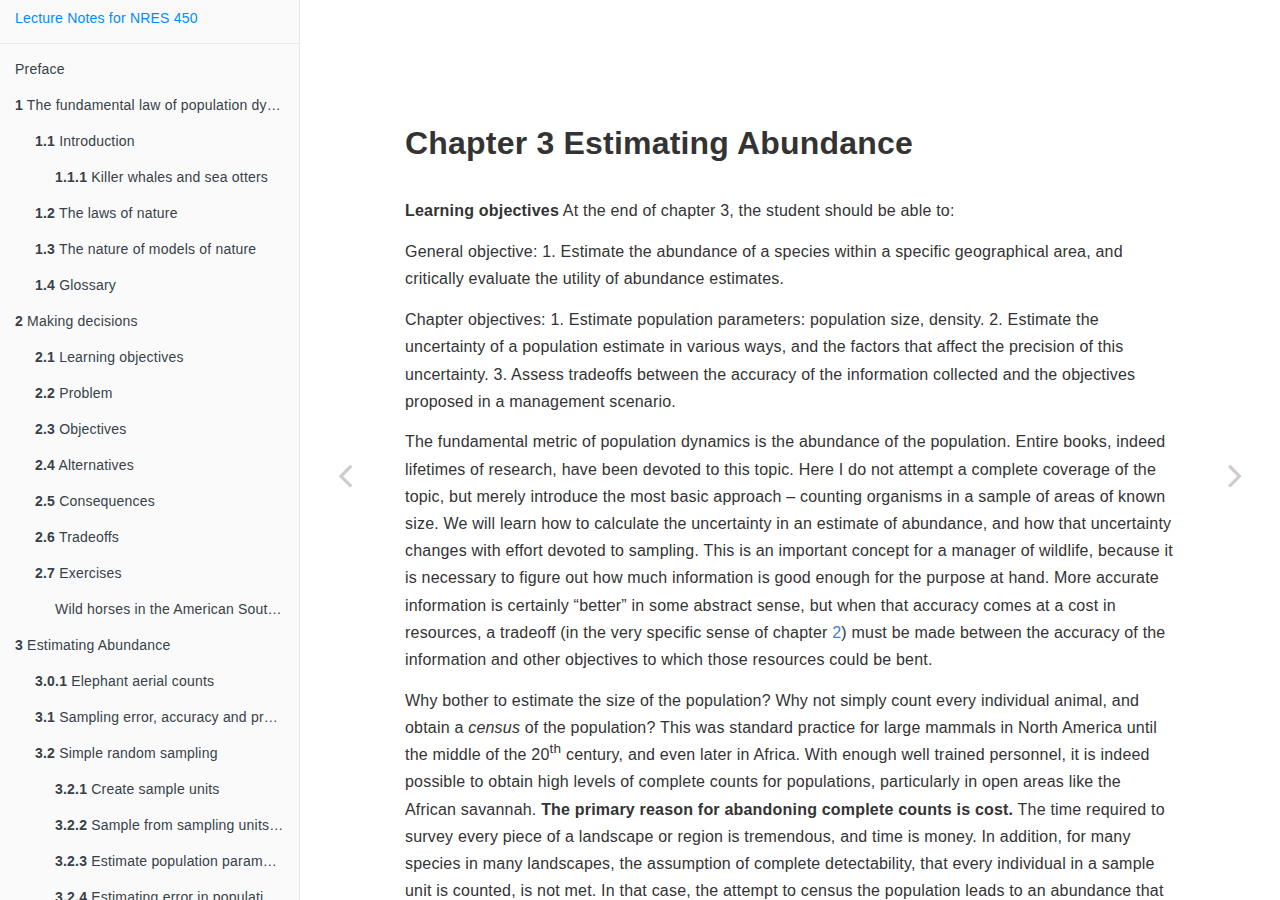
==== commit ba8d5765: "Rebuild with new references in chapter 2" ====
--- a/docs/chap-abundance.html
+++ b/docs/chap-abundance.html
@@ -33,7 +33,7 @@
   <meta name="apple-mobile-web-app-status-bar-style" content="black">
   
   
-<link rel="prev" href="references.html">
+<link rel="prev" href="chap-sdm.html">
 <link rel="next" href="chap-exponential.html">
 <script src="libs/jquery-2.2.3/jquery.min.js"></script>
 <link href="libs/gitbook-2.6.7/css/style.css" rel="stylesheet" />
@@ -87,77 +87,76 @@
 <li class="chapter" data-level="" data-path="chap-sdm.html"><a href="chap-sdm.html#wild-horses-in-the-american-southwest"><i class="fa fa-check"></i>Wild horses in the American Southwest</a></li>
 </ul></li>
 </ul></li>
-<li class="chapter" data-level="3" data-path="references.html"><a href="references.html"><i class="fa fa-check"></i><b>3</b> References</a></li>
-<li class="chapter" data-level="4" data-path="chap-abundance.html"><a href="chap-abundance.html"><i class="fa fa-check"></i><b>4</b> Estimating Abundance</a><ul>
-<li class="chapter" data-level="4.0.1" data-path="chap-abundance.html"><a href="chap-abundance.html#elephant-aerial-counts"><i class="fa fa-check"></i><b>4.0.1</b> Elephant aerial counts</a></li>
-<li class="chapter" data-level="4.1" data-path="chap-abundance.html"><a href="chap-abundance.html#sampling-error-accuracy-and-precision"><i class="fa fa-check"></i><b>4.1</b> Sampling error, accuracy and precision</a></li>
-<li class="chapter" data-level="4.2" data-path="chap-abundance.html"><a href="chap-abundance.html#simple-random-sampling"><i class="fa fa-check"></i><b>4.2</b> Simple random sampling</a><ul>
-<li class="chapter" data-level="4.2.1" data-path="chap-abundance.html"><a href="chap-abundance.html#create-sample-units"><i class="fa fa-check"></i><b>4.2.1</b> Create sample units</a></li>
-<li class="chapter" data-level="4.2.2" data-path="chap-abundance.html"><a href="chap-abundance.html#sample-from-sampling-units---counts"><i class="fa fa-check"></i><b>4.2.2</b> Sample from sampling units - counts</a></li>
-<li class="chapter" data-level="4.2.3" data-path="chap-abundance.html"><a href="chap-abundance.html#estimate-population-parameters"><i class="fa fa-check"></i><b>4.2.3</b> Estimate population parameters</a></li>
-<li class="chapter" data-level="4.2.4" data-path="chap-abundance.html"><a href="chap-abundance.html#estimating-error-in-population-parameters"><i class="fa fa-check"></i><b>4.2.4</b> Estimating error in population parameters</a></li>
-</ul></li>
-<li class="chapter" data-level="4.3" data-path="chap-abundance.html"><a href="chap-abundance.html#how-big-a-sample-to-take"><i class="fa fa-check"></i><b>4.3</b> How big a sample to take?</a></li>
-<li class="chapter" data-level="4.4" data-path="chap-abundance.html"><a href="chap-abundance.html#areas-of-different-sizes"><i class="fa fa-check"></i><b>4.4</b> Areas of different sizes</a></li>
-<li class="chapter" data-level="4.5" data-path="chap-abundance.html"><a href="chap-abundance.html#stratified-sampling"><i class="fa fa-check"></i><b>4.5</b> Stratified Sampling</a></li>
+<li class="chapter" data-level="3" data-path="chap-abundance.html"><a href="chap-abundance.html"><i class="fa fa-check"></i><b>3</b> Estimating Abundance</a><ul>
+<li class="chapter" data-level="3.0.1" data-path="chap-abundance.html"><a href="chap-abundance.html#elephant-aerial-counts"><i class="fa fa-check"></i><b>3.0.1</b> Elephant aerial counts</a></li>
+<li class="chapter" data-level="3.1" data-path="chap-abundance.html"><a href="chap-abundance.html#sampling-error-accuracy-and-precision"><i class="fa fa-check"></i><b>3.1</b> Sampling error, accuracy and precision</a></li>
+<li class="chapter" data-level="3.2" data-path="chap-abundance.html"><a href="chap-abundance.html#simple-random-sampling"><i class="fa fa-check"></i><b>3.2</b> Simple random sampling</a><ul>
+<li class="chapter" data-level="3.2.1" data-path="chap-abundance.html"><a href="chap-abundance.html#create-sample-units"><i class="fa fa-check"></i><b>3.2.1</b> Create sample units</a></li>
+<li class="chapter" data-level="3.2.2" data-path="chap-abundance.html"><a href="chap-abundance.html#sample-from-sampling-units---counts"><i class="fa fa-check"></i><b>3.2.2</b> Sample from sampling units - counts</a></li>
+<li class="chapter" data-level="3.2.3" data-path="chap-abundance.html"><a href="chap-abundance.html#estimate-population-parameters"><i class="fa fa-check"></i><b>3.2.3</b> Estimate population parameters</a></li>
+<li class="chapter" data-level="3.2.4" data-path="chap-abundance.html"><a href="chap-abundance.html#estimating-error-in-population-parameters"><i class="fa fa-check"></i><b>3.2.4</b> Estimating error in population parameters</a></li>
+</ul></li>
+<li class="chapter" data-level="3.3" data-path="chap-abundance.html"><a href="chap-abundance.html#how-big-a-sample-to-take"><i class="fa fa-check"></i><b>3.3</b> How big a sample to take?</a></li>
+<li class="chapter" data-level="3.4" data-path="chap-abundance.html"><a href="chap-abundance.html#areas-of-different-sizes"><i class="fa fa-check"></i><b>3.4</b> Areas of different sizes</a></li>
+<li class="chapter" data-level="3.5" data-path="chap-abundance.html"><a href="chap-abundance.html#stratified-sampling"><i class="fa fa-check"></i><b>3.5</b> Stratified Sampling</a></li>
 <li class="chapter" data-level="" data-path="chap-abundance.html"><a href="chap-abundance.html#further-reading"><i class="fa fa-check"></i>Further Reading</a></li>
 <li class="chapter" data-level="" data-path="chap-abundance.html"><a href="chap-abundance.html#exercises-1"><i class="fa fa-check"></i>Exercises</a></li>
 </ul></li>
-<li class="chapter" data-level="5" data-path="chap-exponential.html"><a href="chap-exponential.html"><i class="fa fa-check"></i><b>5</b> Exponential growth and decay</a><ul>
-<li class="chapter" data-level="5.1" data-path="chap-exponential.html"><a href="chap-exponential.html#deaths"><i class="fa fa-check"></i><b>5.1</b> Deaths</a></li>
-<li class="chapter" data-level="5.2" data-path="chap-exponential.html"><a href="chap-exponential.html#births"><i class="fa fa-check"></i><b>5.2</b> Births</a></li>
-<li class="chapter" data-level="5.3" data-path="chap-exponential.html"><a href="chap-exponential.html#turchins-law-of-population-inertia"><i class="fa fa-check"></i><b>5.3</b> Turchin’s law of population inertia</a></li>
-<li class="chapter" data-level="5.4" data-path="chap-exponential.html"><a href="chap-exponential.html#estimating-r"><i class="fa fa-check"></i><b>5.4</b> Estimating <span class="math inline">\(r\)</span></a></li>
-<li class="chapter" data-level="5.5" data-path="chap-exponential.html"><a href="chap-exponential.html#glossary-1"><i class="fa fa-check"></i><b>5.5</b> Glossary</a></li>
-<li class="chapter" data-level="5.6" data-path="chap-exponential.html"><a href="chap-exponential.html#exercises-2"><i class="fa fa-check"></i><b>5.6</b> Exercises</a></li>
-</ul></li>
-<li class="chapter" data-level="6" data-path="chap-regulation.html"><a href="chap-regulation.html"><i class="fa fa-check"></i><b>6</b> Population Regulation and Stochasticity</a><ul>
+<li class="chapter" data-level="4" data-path="chap-exponential.html"><a href="chap-exponential.html"><i class="fa fa-check"></i><b>4</b> Exponential growth and decay</a><ul>
+<li class="chapter" data-level="4.1" data-path="chap-exponential.html"><a href="chap-exponential.html#deaths"><i class="fa fa-check"></i><b>4.1</b> Deaths</a></li>
+<li class="chapter" data-level="4.2" data-path="chap-exponential.html"><a href="chap-exponential.html#births"><i class="fa fa-check"></i><b>4.2</b> Births</a></li>
+<li class="chapter" data-level="4.3" data-path="chap-exponential.html"><a href="chap-exponential.html#turchins-law-of-population-inertia"><i class="fa fa-check"></i><b>4.3</b> Turchin’s law of population inertia</a></li>
+<li class="chapter" data-level="4.4" data-path="chap-exponential.html"><a href="chap-exponential.html#estimating-r"><i class="fa fa-check"></i><b>4.4</b> Estimating <span class="math inline">\(r\)</span></a></li>
+<li class="chapter" data-level="4.5" data-path="chap-exponential.html"><a href="chap-exponential.html#glossary-1"><i class="fa fa-check"></i><b>4.5</b> Glossary</a></li>
+<li class="chapter" data-level="4.6" data-path="chap-exponential.html"><a href="chap-exponential.html#exercises-2"><i class="fa fa-check"></i><b>4.6</b> Exercises</a></li>
+</ul></li>
+<li class="chapter" data-level="5" data-path="chap-regulation.html"><a href="chap-regulation.html"><i class="fa fa-check"></i><b>5</b> Population Regulation and Stochasticity</a><ul>
 <li class="chapter" data-level="" data-path="chap-regulation.html"><a href="chap-regulation.html#pheasants-on-the-island"><i class="fa fa-check"></i>Pheasants on the Island</a></li>
-<li class="chapter" data-level="6.1" data-path="chap-regulation.html"><a href="chap-regulation.html#resource-limitation"><i class="fa fa-check"></i><b>6.1</b> Resource Limitation</a></li>
-<li class="chapter" data-level="6.2" data-path="chap-regulation.html"><a href="chap-regulation.html#density-dependent-or-independent"><i class="fa fa-check"></i><b>6.2</b> Density Dependent or Independent?</a></li>
-<li class="chapter" data-level="6.3" data-path="chap-regulation.html"><a href="chap-regulation.html#stochasticity"><i class="fa fa-check"></i><b>6.3</b> Stochasticity</a></li>
-<li class="chapter" data-level="6.4" data-path="chap-regulation.html"><a href="chap-regulation.html#trends-over-time"><i class="fa fa-check"></i><b>6.4</b> Trends over time</a></li>
-<li class="chapter" data-level="6.5" data-path="chap-regulation.html"><a href="chap-regulation.html#glossary-2"><i class="fa fa-check"></i><b>6.5</b> Glossary</a></li>
-</ul></li>
-<li class="chapter" data-level="7" data-path="chap-harvesting.html"><a href="chap-harvesting.html"><i class="fa fa-check"></i><b>7</b> Harvesting and Control</a><ul>
+<li class="chapter" data-level="5.1" data-path="chap-regulation.html"><a href="chap-regulation.html#resource-limitation"><i class="fa fa-check"></i><b>5.1</b> Resource Limitation</a></li>
+<li class="chapter" data-level="5.2" data-path="chap-regulation.html"><a href="chap-regulation.html#density-dependent-or-independent"><i class="fa fa-check"></i><b>5.2</b> Density Dependent or Independent?</a></li>
+<li class="chapter" data-level="5.3" data-path="chap-regulation.html"><a href="chap-regulation.html#stochasticity"><i class="fa fa-check"></i><b>5.3</b> Stochasticity</a></li>
+<li class="chapter" data-level="5.4" data-path="chap-regulation.html"><a href="chap-regulation.html#trends-over-time"><i class="fa fa-check"></i><b>5.4</b> Trends over time</a></li>
+<li class="chapter" data-level="5.5" data-path="chap-regulation.html"><a href="chap-regulation.html#glossary-2"><i class="fa fa-check"></i><b>5.5</b> Glossary</a></li>
+</ul></li>
+<li class="chapter" data-level="6" data-path="chap-harvesting.html"><a href="chap-harvesting.html"><i class="fa fa-check"></i><b>6</b> Harvesting and Control</a><ul>
 <li class="chapter" data-level="" data-path="chap-harvesting.html"><a href="chap-harvesting.html#eurasian-lynx-in-norway"><i class="fa fa-check"></i>Eurasian Lynx in Norway</a></li>
-<li class="chapter" data-level="7.1" data-path="chap-harvesting.html"><a href="chap-harvesting.html#standard-model"><i class="fa fa-check"></i><b>7.1</b> Compensatory and Additive Mortality</a></li>
-<li class="chapter" data-level="7.2" data-path="chap-harvesting.html"><a href="chap-harvesting.html#better-model"><i class="fa fa-check"></i><b>7.2</b> A Better Model For Harvesting Wildlife</a><ul>
-<li class="chapter" data-level="7.2.1" data-path="chap-harvesting.html"><a href="chap-harvesting.html#fixed-quota-harvesting"><i class="fa fa-check"></i><b>7.2.1</b> Fixed quota harvesting</a></li>
-<li class="chapter" data-level="7.2.2" data-path="chap-harvesting.html"><a href="chap-harvesting.html#fixed-effort-harvest-strategy"><i class="fa fa-check"></i><b>7.2.2</b> Fixed Effort harvest strategy</a></li>
-<li class="chapter" data-level="7.2.3" data-path="chap-harvesting.html"><a href="chap-harvesting.html#revisiting-eurasian-lynx"><i class="fa fa-check"></i><b>7.2.3</b> Revisiting Eurasian Lynx</a></li>
-<li class="chapter" data-level="7.2.4" data-path="chap-harvesting.html"><a href="chap-harvesting.html#revisiting-additivity"><i class="fa fa-check"></i><b>7.2.4</b> Revisiting Additivity</a></li>
-</ul></li>
-<li class="chapter" data-level="7.3" data-path="chap-harvesting.html"><a href="chap-harvesting.html#what-about-control"><i class="fa fa-check"></i><b>7.3</b> What about control?</a><ul>
-<li class="chapter" data-level="7.3.1" data-path="chap-harvesting.html"><a href="chap-harvesting.html#predicting-the-response-to-management"><i class="fa fa-check"></i><b>7.3.1</b> Predicting the response to management</a></li>
+<li class="chapter" data-level="6.1" data-path="chap-harvesting.html"><a href="chap-harvesting.html#standard-model"><i class="fa fa-check"></i><b>6.1</b> Compensatory and Additive Mortality</a></li>
+<li class="chapter" data-level="6.2" data-path="chap-harvesting.html"><a href="chap-harvesting.html#better-model"><i class="fa fa-check"></i><b>6.2</b> A Better Model For Harvesting Wildlife</a><ul>
+<li class="chapter" data-level="6.2.1" data-path="chap-harvesting.html"><a href="chap-harvesting.html#fixed-quota-harvesting"><i class="fa fa-check"></i><b>6.2.1</b> Fixed quota harvesting</a></li>
+<li class="chapter" data-level="6.2.2" data-path="chap-harvesting.html"><a href="chap-harvesting.html#fixed-effort-harvest-strategy"><i class="fa fa-check"></i><b>6.2.2</b> Fixed Effort harvest strategy</a></li>
+<li class="chapter" data-level="6.2.3" data-path="chap-harvesting.html"><a href="chap-harvesting.html#revisiting-eurasian-lynx"><i class="fa fa-check"></i><b>6.2.3</b> Revisiting Eurasian Lynx</a></li>
+<li class="chapter" data-level="6.2.4" data-path="chap-harvesting.html"><a href="chap-harvesting.html#revisiting-additivity"><i class="fa fa-check"></i><b>6.2.4</b> Revisiting Additivity</a></li>
+</ul></li>
+<li class="chapter" data-level="6.3" data-path="chap-harvesting.html"><a href="chap-harvesting.html#what-about-control"><i class="fa fa-check"></i><b>6.3</b> What about control?</a><ul>
+<li class="chapter" data-level="6.3.1" data-path="chap-harvesting.html"><a href="chap-harvesting.html#predicting-the-response-to-management"><i class="fa fa-check"></i><b>6.3.1</b> Predicting the response to management</a></li>
 <li class="chapter" data-level="" data-path="chap-harvesting.html"><a href="chap-harvesting.html#mid-continental-light-geese"><i class="fa fa-check"></i>Mid continental light geese</a></li>
 <li class="chapter" data-level="" data-path="chap-harvesting.html"><a href="chap-harvesting.html#living-with-large-predators"><i class="fa fa-check"></i>Living with large predators</a></li>
 </ul></li>
-<li class="chapter" data-level="7.4" data-path="chap-harvesting.html"><a href="chap-harvesting.html#a-rule-of-thumb-for-harvest-and-control"><i class="fa fa-check"></i><b>7.4</b> A “rule of thumb” for harvest and control</a></li>
-<li class="chapter" data-level="7.5" data-path="chap-harvesting.html"><a href="chap-harvesting.html#exercises-3"><i class="fa fa-check"></i><b>7.5</b> Exercises</a></li>
-</ul></li>
-<li class="chapter" data-level="8" data-path="chap-structured.html"><a href="chap-structured.html"><i class="fa fa-check"></i><b>8</b> Structured Populations</a><ul>
-<li class="chapter" data-level="8.1" data-path="chap-structured.html"><a href="chap-structured.html#age-structure"><i class="fa fa-check"></i><b>8.1</b> Age structure</a><ul>
+<li class="chapter" data-level="6.4" data-path="chap-harvesting.html"><a href="chap-harvesting.html#a-rule-of-thumb-for-harvest-and-control"><i class="fa fa-check"></i><b>6.4</b> A “rule of thumb” for harvest and control</a></li>
+<li class="chapter" data-level="6.5" data-path="chap-harvesting.html"><a href="chap-harvesting.html#exercises-3"><i class="fa fa-check"></i><b>6.5</b> Exercises</a></li>
+</ul></li>
+<li class="chapter" data-level="7" data-path="chap-structured.html"><a href="chap-structured.html"><i class="fa fa-check"></i><b>7</b> Structured Populations</a><ul>
+<li class="chapter" data-level="7.1" data-path="chap-structured.html"><a href="chap-structured.html#age-structure"><i class="fa fa-check"></i><b>7.1</b> Age structure</a><ul>
 <li class="chapter" data-level="" data-path="chap-structured.html"><a href="chap-structured.html#projecting-an-age-structured-population"><i class="fa fa-check"></i>Projecting an age structured population</a></li>
 </ul></li>
-<li class="chapter" data-level="8.2" data-path="chap-structured.html"><a href="chap-structured.html#population-projection-matrices"><i class="fa fa-check"></i><b>8.2</b> Population Projection Matrices</a><ul>
+<li class="chapter" data-level="7.2" data-path="chap-structured.html"><a href="chap-structured.html#population-projection-matrices"><i class="fa fa-check"></i><b>7.2</b> Population Projection Matrices</a><ul>
 <li class="chapter" data-level="" data-path="chap-structured.html"><a href="chap-structured.html#growing-or-declining"><i class="fa fa-check"></i>Growing or Declining?</a></li>
 </ul></li>
-<li class="chapter" data-level="8.3" data-path="chap-structured.html"><a href="chap-structured.html#a-more-complex-example"><i class="fa fa-check"></i><b>8.3</b> A more complex example</a><ul>
+<li class="chapter" data-level="7.3" data-path="chap-structured.html"><a href="chap-structured.html#a-more-complex-example"><i class="fa fa-check"></i><b>7.3</b> A more complex example</a><ul>
 <li class="chapter" data-level="" data-path="chap-structured.html"><a href="chap-structured.html#how-many-age-classes"><i class="fa fa-check"></i>How many age classes?</a></li>
 </ul></li>
-<li class="chapter" data-level="8.4" data-path="chap-structured.html"><a href="chap-structured.html#sensitivity-and-elasticity"><i class="fa fa-check"></i><b>8.4</b> Sensitivity and elasticity</a></li>
-<li class="chapter" data-level="8.5" data-path="chap-structured.html"><a href="chap-structured.html#stage-or-size-structured-populations"><i class="fa fa-check"></i><b>8.5</b> Stage or size structured populations</a></li>
-<li class="chapter" data-level="8.6" data-path="chap-structured.html"><a href="chap-structured.html#exercises-4"><i class="fa fa-check"></i><b>8.6</b> Exercises</a></li>
-</ul></li>
-<li class="chapter" data-level="9" data-path="chap-conservation.html"><a href="chap-conservation.html"><i class="fa fa-check"></i><b>9</b> Conservation of small populations</a><ul>
-<li class="chapter" data-level="9.1" data-path="chap-conservation.html"><a href="chap-conservation.html#minimum-viable-population-size"><i class="fa fa-check"></i><b>9.1</b> Minimum viable population size</a></li>
-<li class="chapter" data-level="9.2" data-path="chap-conservation.html"><a href="chap-conservation.html#extinction-risk-and-expected-minimum-population-size"><i class="fa fa-check"></i><b>9.2</b> Extinction risk and expected minimum population size</a></li>
-<li class="chapter" data-level="9.3" data-path="chap-conservation.html"><a href="chap-conservation.html#dealing-with-habitat-fragmentation"><i class="fa fa-check"></i><b>9.3</b> Dealing with habitat fragmentation</a><ul>
-<li class="chapter" data-level="9.3.1" data-path="chap-conservation.html"><a href="chap-conservation.html#sumatran-tiger-management"><i class="fa fa-check"></i><b>9.3.1</b> Sumatran tiger management</a></li>
-</ul></li>
-</ul></li>
-<li class="chapter" data-level="" data-path="references-1.html"><a href="references-1.html"><i class="fa fa-check"></i>References</a></li>
+<li class="chapter" data-level="7.4" data-path="chap-structured.html"><a href="chap-structured.html#sensitivity-and-elasticity"><i class="fa fa-check"></i><b>7.4</b> Sensitivity and elasticity</a></li>
+<li class="chapter" data-level="7.5" data-path="chap-structured.html"><a href="chap-structured.html#stage-or-size-structured-populations"><i class="fa fa-check"></i><b>7.5</b> Stage or size structured populations</a></li>
+<li class="chapter" data-level="7.6" data-path="chap-structured.html"><a href="chap-structured.html#exercises-4"><i class="fa fa-check"></i><b>7.6</b> Exercises</a></li>
+</ul></li>
+<li class="chapter" data-level="8" data-path="chap-conservation.html"><a href="chap-conservation.html"><i class="fa fa-check"></i><b>8</b> Conservation of small populations</a><ul>
+<li class="chapter" data-level="8.1" data-path="chap-conservation.html"><a href="chap-conservation.html#minimum-viable-population-size"><i class="fa fa-check"></i><b>8.1</b> Minimum viable population size</a></li>
+<li class="chapter" data-level="8.2" data-path="chap-conservation.html"><a href="chap-conservation.html#extinction-risk-and-expected-minimum-population-size"><i class="fa fa-check"></i><b>8.2</b> Extinction risk and expected minimum population size</a></li>
+<li class="chapter" data-level="8.3" data-path="chap-conservation.html"><a href="chap-conservation.html#dealing-with-habitat-fragmentation"><i class="fa fa-check"></i><b>8.3</b> Dealing with habitat fragmentation</a><ul>
+<li class="chapter" data-level="8.3.1" data-path="chap-conservation.html"><a href="chap-conservation.html#sumatran-tiger-management"><i class="fa fa-check"></i><b>8.3.1</b> Sumatran tiger management</a></li>
+</ul></li>
+</ul></li>
+<li class="chapter" data-level="" data-path="references.html"><a href="references.html"><i class="fa fa-check"></i>References</a></li>
 <li class="divider"></li>
 <li><a href="https://github.com/rstudio/bookdown" target="blank">Published with bookdown</a></li>
 
@@ -179,7 +178,7 @@
 
             <section class="normal" id="section-">
 <div id="chap:abundance" class="section level1">
-<h1><span class="header-section-number">Chapter 4</span> Estimating Abundance</h1>
+<h1><span class="header-section-number">Chapter 3</span> Estimating Abundance</h1>
 <p><strong>Learning objectives</strong>
 At the end of chapter 3, the student should be able to:</p>
 <p>General objective:
@@ -191,130 +190,130 @@
 <p>The fundamental metric of population dynamics is the abundance of the population. Entire books, indeed lifetimes of research, have been devoted to this topic. Here I do not attempt a complete coverage of the topic, but merely introduce the most basic approach – counting organisms in a sample of areas of known size. We will learn how to calculate the uncertainty in an estimate of abundance, and how that uncertainty changes with effort devoted to sampling. This is an important concept for a manager of wildlife, because it is necessary to figure out how much information is good enough for the purpose at hand. More accurate information is certainly “better” in some abstract sense, but when that accuracy comes at a cost in resources, a tradeoff (in the very specific sense of chapter <a href="chap-sdm.html#chap:sdm">2</a>) must be made between the accuracy of the information and other objectives to which those resources could be bent.</p>
 <p>Why bother to estimate the size of the population? Why not simply count every individual animal, and obtain a <em>census</em> of the population? This was standard practice for large mammals in North America until the middle of the 20<sup>th</sup> century, and even later in Africa. With enough well trained personnel, it is indeed possible to obtain high levels of complete counts for populations, particularly in open areas like the African savannah. <strong>The primary reason for abandoning complete counts is cost.</strong> The time required to survey every piece of a landscape or region is tremendous, and time is money. In addition, for many species in many landscapes, the assumption of complete detectability, that every individual in a sample unit is counted, is not met. In that case, the attempt to census the population leads to an abundance that is biased (more on this later). We can both reduce costs and deal with bias of incomplete detectability by moving to statistical sampling procedures for estimating the total abundance of a population in a given area.</p>
 <div id="elephant-aerial-counts" class="section level3">
-<h3><span class="header-section-number">4.0.1</span> Elephant aerial counts</h3>
+<h3><span class="header-section-number">3.0.1</span> Elephant aerial counts</h3>
 <p>Sometimes, researchers relly on total counts, or census, for certain species to keep track of population trends or estimate other demographic parameters. For example, in Tanzania, in the Serengeti ecosystem, researchers use “total” counts where surveyors use aircrafts equipped with Global Positioning System (GPS) units and cameras to fly over the entire elephant range and count the number of individuals they see. Because they are large animals these total counts make sense. They assume perfect detectability but even with such large species this is unrealistic because sometimes individuals clump together and it becomes difficult to differentiate individuals.</p>
 <div class="figure"><span id="fig:elephant"></span>
 <img src="images/Kenya-census-elephants-aerial-view.jpg" alt="View of a heard of elephants in the Seregenti ecosystem in Tanzania from an aerial count in Kenia. Photo by Peter Chira/ AWF." width="328" />
 <p class="caption">
-Figure 4.1: View of a heard of elephants in the Seregenti ecosystem in Tanzania from an aerial count in Kenia. Photo by Peter Chira/ AWF.
+Figure 3.1: View of a heard of elephants in the Seregenti ecosystem in Tanzania from an aerial count in Kenia. Photo by Peter Chira/ AWF.
 </p>
 </div>
 <p>The steps required to estimate any parameter in a population, like the total abundance, follows this general scheme:</p>
 <div class="figure"><span id="fig:scheme"></span>
 <img src="images/Sampling_Design.png" alt="The general steps required to estimate parameters and their precision using a simple random sampling approach." width="668" />
 <p class="caption">
-Figure 4.2: The general steps required to estimate parameters and their precision using a simple random sampling approach.
+Figure 3.2: The general steps required to estimate parameters and their precision using a simple random sampling approach.
 </p>
 </div>
 </div>
 <div id="sampling-error-accuracy-and-precision" class="section level2">
-<h2><span class="header-section-number">4.1</span> Sampling error, accuracy and precision</h2>
+<h2><span class="header-section-number">3.1</span> Sampling error, accuracy and precision</h2>
 <p>When we want to measure <span class="math inline">\(N\)</span>, the abundance of a population in a particular area, we have two choices: census or sample. A census means that every individual is counted – no one is missed, no one is counted twice, the answer is <span class="math inline">\(N\)</span>, exactly. In that case, we know what <span class="math inline">\(N\)</span> is, and there is no error to estimate. In this case, “error” has a very specific meaning. The error is the difference between the true <span class="math inline">\(N\)</span> and the <span class="math inline">\(N\)</span> that we have measured. In reality, the error is never zero. Even if a survey of abundance is called a census, it is virtually impossible to have an exact count of a real population. At best the error in the count is small and ignorable. A much better approach is to recognize the existence of error in our counts, and quantify it. From now on, to distinguish between the true population abundance, <span class="math inline">\(N\)</span>, and our estimate of the abundance, I will use a “hat” to indicate the estimated abundance, like this: <span class="math inline">\(\hat{N}\)</span>.</p>
-<p>Error in an estimated quantity like the abundance has two components, the precision and the accuracy. Precision refers to the variation between repeated estimates of the same type – if we sampled the same population repeatedly, what is the average difference between repeated samples (Figure <a href="chap-abundance.html#fig:precision">4.3</a>)? In contrast, accuracy refers to the distance between the average estimate and the truth. On average, a good estimate will have no deviation from the true population abundance. Any individual estimate will be off by some unknown amount, but averaging repeated samples would converge to the true value. An estimate of a quantity that has a non-zero average difference between the estimate and the true value of the quantity is said to be biased. We want unbiased estimates of abundance.</p>
+<p>Error in an estimated quantity like the abundance has two components, the precision and the accuracy. Precision refers to the variation between repeated estimates of the same type – if we sampled the same population repeatedly, what is the average difference between repeated samples (Figure <a href="chap-abundance.html#fig:precision">3.3</a>)? In contrast, accuracy refers to the distance between the average estimate and the truth. On average, a good estimate will have no deviation from the true population abundance. Any individual estimate will be off by some unknown amount, but averaging repeated samples would converge to the true value. An estimate of a quantity that has a non-zero average difference between the estimate and the true value of the quantity is said to be biased. We want unbiased estimates of abundance.</p>
 <div class="figure"><span id="fig:precision"></span>
 <img src="images/High_precision_Low_accuracy.png" alt="The classic depiction of the difference between accuracy and precision. The figure on the left shows high precision but low accuracy, while the figure on the right shows high accuracy and low precision. (Images from Wikimedia Commons, in the public domain)" width="49%" /><img src="images/High_accuracy_Low_precision.png" alt="The classic depiction of the difference between accuracy and precision. The figure on the left shows high precision but low accuracy, while the figure on the right shows high accuracy and low precision. (Images from Wikimedia Commons, in the public domain)" width="49%" />
 <p class="caption">
-Figure 4.3: The classic depiction of the difference between accuracy and precision. The figure on the left shows high precision but low accuracy, while the figure on the right shows high accuracy and low precision. (Images from Wikimedia Commons, in the public domain)
+Figure 3.3: The classic depiction of the difference between accuracy and precision. The figure on the left shows high precision but low accuracy, while the figure on the right shows high accuracy and low precision. (Images from Wikimedia Commons, in the public domain)
 </p>
 </div>
 </div>
 <div id="simple-random-sampling" class="section level2">
-<h2><span class="header-section-number">4.2</span> Simple random sampling</h2>
+<h2><span class="header-section-number">3.2</span> Simple random sampling</h2>
 <div id="create-sample-units" class="section level3">
-<h3><span class="header-section-number">4.2.1</span> Create sample units</h3>
+<h3><span class="header-section-number">3.2.1</span> Create sample units</h3>
 <p>We’ll begin with the easiest possible estimate of abundance. We have some area, <span class="math inline">\(A\)</span>, which we call the <em>sample frame</em>. We divide the sample frame into <span class="math inline">\(U\)</span> equal sized areas, where <span class="math inline">\(u\)</span> si much smaller than <span class="math inline">\(U\)</span>, <span class="math inline">\(U= \sum_{i=1}^{} u\)</span>. We’ll call these subdivisions of the area sample units. The area of each sample unit is <span class="math inline">\(a\)</span>, and <span class="math inline">\(Ua=A\)</span>. We assume that we can count all the individuals in a sample unit without missing any individuals (perfect detection), and without counting individuals more than once (no double counting). We cannot count all <span class="math inline">\(U\)</span> sample units. If we could, we would have a census, not a sample. Instead, we will select random <span class="math inline">\(u\)</span> sample units.</p>
 </div>
 <div id="sample-from-sampling-units---counts" class="section level3">
-<h3><span class="header-section-number">4.2.2</span> Sample from sampling units - counts</h3>
+<h3><span class="header-section-number">3.2.2</span> Sample from sampling units - counts</h3>
 <p>There are two ways to sample randomly from the set of all sample units. Give each sample unit a unique number, and place strips of paper with each number into a bag. In the first method, sampling with replacement, we draw a strip of paper, note the number, and then put the strip of paper back into the bag. <strong>This means that it is possible for a given sample unit to be counted more than once.</strong> In the second method, sampling without replacement, we draw a strip of paper, note the number, and then set that strip of paper aside. This means that each sample unit will only be sampled once. Both methods give the same result for the estimated abundance, but the precision of the samples will be different, especially if the total number of sample units <span class="math inline">\(U\)</span> is small. Either way, we have now obtained a list of <span class="math inline">\(i\)</span> sample units <span class="math inline">\(u\)</span> in which to count our <span class="math inline">\(n\)</span> individuals.</p>
 </div>
 <div id="estimate-population-parameters" class="section level3">
-<h3><span class="header-section-number">4.2.3</span> Estimate population parameters</h3>
+<h3><span class="header-section-number">3.2.3</span> Estimate population parameters</h3>
 <p>Having established which units to sample, we now obtain our counts which I’ll label <span class="math inline">\(y_i\)</span> for the number of individuals counted in sample unit <span class="math inline">\(i\)</span>. From this dataset I can obtain the point estimate for the abundance in two steps. First, I calculate the average, or expected value, of the density <span class="math inline">\(\hat{D}\)</span> for each unit. Second, I multiply this estimated average density by the total area <span class="math inline">\(A\)</span> of the sample frame <span class="math inline">\(U\)</span> to obtain the estimated abundance. The expected value of <span class="math inline">\(\hat{D}\)</span> is given by</p>
 <p><span class="math display" id="eq:densitySWR">\[\begin{equation}
   \hat{D}=\frac{\sum_{i=1}^u{y_i}}{\sum_{i=1}^u{a_i}}
          =\frac{\sum_{i=1}^u{y_i}}{ua}
          =\bar{y}\frac{1}{a}
-  \tag{4.1}
+  \tag{3.1}
 \end{equation}\]</span></p>
 <p>which has units of individuals per unit area. If you look back into your introductory statistics textbook, this is simply the arithmetic mean (<span class="math inline">\(\bar{y}\)</span>) multiplied by <span class="math inline">\(1/a\)</span>. This is the conversion from an average count per sample unit to an average density per unit area. The estimated abundance in the entire area <span class="math inline">\(A\)</span> is then</p>
 <p><span class="math display" id="eq:abundance">\[\begin{equation}
   \hat{N}=\hat{D}A.
-  \tag{4.2}
+  \tag{3.2}
 \end{equation}\]</span></p>
 <p><strong>This estimate will be unbiased, or accurate, if our counts in each sample unit are made without errors. All individuals present are detected, no individuals are counted twice, and no other species are mistakenly identified as the species of interest.</strong> These are challenging conditions to meet, in most cases.</p>
 </div>
 <div id="estimating-error-in-population-parameters" class="section level3">
-<h3><span class="header-section-number">4.2.4</span> Estimating error in population parameters</h3>
+<h3><span class="header-section-number">3.2.4</span> Estimating error in population parameters</h3>
 <p>The next step is to quantify the precision of our estimate. This is the step that differs between sampling with and without replacement. The simplest formula is for the case where sampling is done with replacement. This is the same formula for the standard error of a mean when sampling from an infinite population. The first step is to calculate the sample variance of the counts</p>
 <p><span class="math display" id="eq:samplevariance">\[
 s_y^2 = \frac{\sum_{i=1}^{u}{y_i^2}-\frac{\left(\sum_{i=1}^u{y_i}\right)^2}{u}}
                {u-1}
-  \tag{4.3}
+  \tag{3.3}
 \]</span></p>
 <p>This is the variance of the distribution of the counts, not yet the precision of our sample mean. <strong>The sample variance is a property of the observed counts. In contrast, the precision of our sample mean is a property of a statistic, the average density. This statistic itself has a distribution, that is, it is a random variable whose value is not known precisely.</strong> Imagine taking a second, and then a third, sample of units and recalculating the average density. Each time you take a sample, the average density will be different. Imagine doing that infinitely many times, and you have the distribution of the average density.</p>
 <p>The best estimate of the expected value of the distribution of the average density is just the sample mean. But what about the variance of the distribution of the average density? The sample variance seems relevant; a more variable sample should lead to a less precise estimate of the sample mean. Intuitively, as more data are collected, the precision should improve the estimate of the mean. So the variance of our average density <span class="math inline">\(s_{\hat{D}}^2\)</span> should increase with the sample variance <span class="math inline">\(s_{y}^2\)</span> and decrease with the sample size <span class="math inline">\(u\)</span>, and it turns out that</p>
 <p><span class="math display" id="eq:densityvarwr">\[\begin{equation}
   s_{\hat{D}}^2 = \frac{1}{a^2}\frac{s_y^2}{u}
-  \tag{4.4}
+  \tag{3.4}
 \end{equation}\]</span></p>
 <p>is an unbiased estimate of the variance of the density. The square root of this variance <span class="math inline">\(s_{\hat{D}}\)</span> is given a special name, the standard error of the density. The term with <span class="math inline">\(a^2\)</span> in the denominator simply ensures that the correct units are maintained.</p>
 <p>What if the sample was taken without replacement? In this case the finiteness of the sample has to be taken into account. As the number of samples taken, <span class="math inline">\(u\)</span>, increases towards the number of sample units available the sample becomes less of a sample and more of a census. In the extreme, sampling all of the units, the count is a census with no sampling variation at all. Thus the precision of our estimated mean should increase as the fraction of sample units counted increases. Equivalently, this means that the variance of the sample mean should decrease as the number of units counted rises towards the number available. The usual way to achieve this is to use the <em>finite population correction</em> in the formula for the variance of the sample mean</p>
 <p><span class="math display" id="eq:densityvarwor">\[\begin{equation}
   s_{\hat{D}}^2 = \frac{1}{a^2}\frac{s_y^2}{u}\left(1-\frac{u}{U}\right)
-  \tag{4.5}
+  \tag{3.5}
 \end{equation}\]</span></p>
 <p>And when <span class="math inline">\(u = U\)</span> this extra term equals zero, and the variance of the sample mean is zero. As a result of this correction factor, estimates from a sample without replacement are always more precise than a sample taken with replacement.</p>
 <p>The last step is to estimate the precision of the abundance <span class="math inline">\(\hat{N}\)</span>. This quantity is a function of a random variable, <span class="math inline">\(\hat{D}\)</span>, and a constant <span class="math inline">\(A\)</span>. There are several different ways to justify this, but for now just accept that the variance of the product of a random variable and a constant is just the product of the variance and the constant squared. In words that doesn’t sound so good, so here it is as a formula:</p>
 <p><span class="math display" id="eq:abundancevar">\[\begin{equation}
   s_{\hat{N}}^2= s_{\hat{D}}^2 A^2
-  \tag{4.6}
+  \tag{3.6}
 \end{equation}\]</span></p>
 <p>which is pretty easy.</p>
 <p>With the estimated abundance and it’s precision in hand, there are a couple of other numbers worth calculating. The coefficient of variation is simply</p>
 <p><span class="math display" id="eq:cv">\[\begin{equation}
   CV_{\hat{N}} =\frac{s_{\hat{N}}}{\hat{N}}  100
-  \tag{4.7}
+  \tag{3.7}
 \end{equation}\]</span></p>
 <p>or the ratio between the standard error of abundance and abundance multiplied by 100. The CV is a useful relative measure of precision that can be readily compared between different estimates. Imagine you have 2 estimates, one of 100 individuals with a standard error of 10 and the second of a 1000 individuals with a standard error of 50. Which estimate is more precise? In an absolute sense the first estimate has a smaller standard error. However, in a relative sense, the second one is more precise with a CV of 5% compared to a CV of 10%. Implicit in the use of the CV is that a deviation of a given size is less important if the abundance is larger.</p>
-When presenting estimated abundances graphically or in tables it is standard practice to convert the estimates of the precision into confidence limits on the estimate. A confidence limit shows the range of values that would contain the true mean a certain percentage of the time, typically 95%, if the entire estimation process (including calculating the confidence limits) were repeated many times (Figure <a href="chap-abundance.html#fig:ciCoverage">4.4</a>). This is a challenging concept to grasp — however there are a couple of simple rules for interpreting these limits.
+When presenting estimated abundances graphically or in tables it is standard practice to convert the estimates of the precision into confidence limits on the estimate. A confidence limit shows the range of values that would contain the true mean a certain percentage of the time, typically 95%, if the entire estimation process (including calculating the confidence limits) were repeated many times (Figure <a href="chap-abundance.html#fig:ciCoverage">3.4</a>). This is a challenging concept to grasp — however there are a couple of simple rules for interpreting these limits.
 1. You may not infer that the distribution of possible population sizes is indicated by the confidence limits. Unfortunately this is exactly what most biologists would like to do.
 2. Smaller confidence intervals are better.
 3. <strong>If the confidence limits do not include some specific constant (like a target population size), then you can say that the estimate is statistically significantly different from the constant value.</strong>
 <div class="figure"><span id="fig:ciCoverage"></span>
 <img src="NRES450-LectureNotes_files/figure-html/ciCoverage-1.png" alt="Simulated abundance estimates with 95% confidence intervals. The horizontal dashed line is the true abundance in a sample frame with 100 units. The dots represent 20 different samples of 10 units (with replacement) from the sample frame." width="672" />
 <p class="caption">
-Figure 4.4: Simulated abundance estimates with 95% confidence intervals. The horizontal dashed line is the true abundance in a sample frame with 100 units. The dots represent 20 different samples of 10 units (with replacement) from the sample frame.
+Figure 3.4: Simulated abundance estimates with 95% confidence intervals. The horizontal dashed line is the true abundance in a sample frame with 100 units. The dots represent 20 different samples of 10 units (with replacement) from the sample frame.
 </p>
 </div>
 </div>
 </div>
 <div id="how-big-a-sample-to-take" class="section level2">
-<h2><span class="header-section-number">4.3</span> How big a sample to take?</h2>
+<h2><span class="header-section-number">3.3</span> How big a sample to take?</h2>
 <div class="figure"><span id="fig:sampleSize"></span>
 <img src="NRES450-LectureNotes_files/figure-html/sampleSize-1.png" alt="The standard error decreases as sample size increases. This assumes simple random sampling with replacement, and each count has a mean of 10 and a variance of 5 (green line), 10 (black line), or 20 (red line)." width="672" />
 <p class="caption">
-Figure 4.5: The standard error decreases as sample size increases. This assumes simple random sampling with replacement, and each count has a mean of 10 and a variance of 5 (green line), 10 (black line), or 20 (red line).
+Figure 3.5: The standard error decreases as sample size increases. This assumes simple random sampling with replacement, and each count has a mean of 10 and a variance of 5 (green line), 10 (black line), or 20 (red line).
 </p>
 </div>
 <p>Should we care how many units we sample? Each additional unit increases the cost of the effort - at a minimum it takes time, and time is usually money. So why not use the smallest number of units possible? We can calculate a variance with a sample size of two, so why not use only two?</p>
-<p>As always in life, there is a tradeoff to be made here. Fewer sample units are cheaper, but the resulting estimate is less precise. Unfortunately, there is no “rule of thumb” that works for all samples. The greater the sample size, the more precise the estimate is all one can say. The response is also not linear – when sample sizes are small the increase in precision with each additional sample is greater than when sample sizes are large (Figure <a href="chap-abundance.html#fig:sampleSize">4.5</a>). The exact height of this curve depends on the variance of the counts in each sample unit, but the shape of the curve will always be a reciprocal function of the sample size. The curve is higher (less precision for a given sample size) when the variance of the counts is higher for the same average count (red line in Figure <a href="chap-abundance.html#fig:sampleSize">4.5</a>). The curve is lower (higher precision for a given sample size) when the variance is smaller (green line in Figure <a href="chap-abundance.html#fig:sampleSize">4.5</a>).</p>
-<p>So how do we decide on the number of samples to take? We need to have some information about the mean and variance of the samples we are going to take, and a goal for the precision of our estimate. There are rules of thumb for the precision required, but they are nearly impossible to achieve. For rough monitoring a coefficient of variation <span class="math inline">\(CV\)</span> of 20% is considered acceptable, while for research purposes 5% is the goal. The expected mean and variance of the samples comes either from previous surveys of the same species using the same methods, or expert opinion (also known as a SWAG for Scientific Wild Assed Guess). With this information it is possible to construct the curve in Figure <a href="chap-abundance.html#fig:sampleSize">4.5</a>, and then read off the sample size needed to achieve the goal. However, in reality what typically happens is that the budget available sets the precision that can be achieved.</p>
-<p>It is important to note that the variance of the counts is <em>not</em> a function of the sample size. The estimated sample variance will change as more samples are taken, but does not change systematically. Rather, the sample variance converges towards the true variance of the counts, which is some positive number (Figure <a href="chap-abundance.html#fig:samplevar">4.6</a>). At small sample sizes the variance of the sample variance is also higher.</p>
+<p>As always in life, there is a tradeoff to be made here. Fewer sample units are cheaper, but the resulting estimate is less precise. Unfortunately, there is no “rule of thumb” that works for all samples. The greater the sample size, the more precise the estimate is all one can say. The response is also not linear – when sample sizes are small the increase in precision with each additional sample is greater than when sample sizes are large (Figure <a href="chap-abundance.html#fig:sampleSize">3.5</a>). The exact height of this curve depends on the variance of the counts in each sample unit, but the shape of the curve will always be a reciprocal function of the sample size. The curve is higher (less precision for a given sample size) when the variance of the counts is higher for the same average count (red line in Figure <a href="chap-abundance.html#fig:sampleSize">3.5</a>). The curve is lower (higher precision for a given sample size) when the variance is smaller (green line in Figure <a href="chap-abundance.html#fig:sampleSize">3.5</a>).</p>
+<p>So how do we decide on the number of samples to take? We need to have some information about the mean and variance of the samples we are going to take, and a goal for the precision of our estimate. There are rules of thumb for the precision required, but they are nearly impossible to achieve. For rough monitoring a coefficient of variation <span class="math inline">\(CV\)</span> of 20% is considered acceptable, while for research purposes 5% is the goal. The expected mean and variance of the samples comes either from previous surveys of the same species using the same methods, or expert opinion (also known as a SWAG for Scientific Wild Assed Guess). With this information it is possible to construct the curve in Figure <a href="chap-abundance.html#fig:sampleSize">3.5</a>, and then read off the sample size needed to achieve the goal. However, in reality what typically happens is that the budget available sets the precision that can be achieved.</p>
+<p>It is important to note that the variance of the counts is <em>not</em> a function of the sample size. The estimated sample variance will change as more samples are taken, but does not change systematically. Rather, the sample variance converges towards the true variance of the counts, which is some positive number (Figure <a href="chap-abundance.html#fig:samplevar">3.6</a>). At small sample sizes the variance of the sample variance is also higher.</p>
 <div class="figure"><span id="fig:samplevar"></span>
 <img src="NRES450-LectureNotes_files/figure-html/samplevar-1.png" alt="The variance of the counts does not systematically decrease as the sample size increases. The dashed line is the true variance for each sample" width="672" />
 <p class="caption">
-Figure 4.6: The variance of the counts does not systematically decrease as the sample size increases. The dashed line is the true variance for each sample
+Figure 3.6: The variance of the counts does not systematically decrease as the sample size increases. The dashed line is the true variance for each sample
 </p>
 </div>
 </div>
 <div id="areas-of-different-sizes" class="section level2">
-<h2><span class="header-section-number">4.4</span> Areas of different sizes</h2>
+<h2><span class="header-section-number">3.4</span> Areas of different sizes</h2>
 <p>In the previous section the sample units <span class="math inline">\(u\)</span> were equal in size <span class="math inline">\(a\)</span>, so that the total area was <span class="math inline">\(A = Ua\)</span>. In many instances the sample units <span class="math inline">\(u\)</span> may not be equal in size, and then a slightly different approach is needed for calculating the precision of the total abundance <span class="math inline">\(N\)</span>. The first issue is to choose the sample units <span class="math inline">\(u\)</span> randomly with respect to their size <span class="math inline">\(a\)</span>. The second issue is how to deal with differences in size when calculating the standard errors of density and hence abundance.</p>
 <p>One option for choosing sample units that differ in size is to ignore the differences, and choose sample units with equal probabilities. This leads to a <em>ratio estimate</em> of the abundance. The estimate of the density is</p>
 <p><span class="math display" id="eq:densityRatio">\[\begin{equation}
   \hat{D} =  \frac{\sum_{i=1}^u{y_i}}{\sum_{i=1}^u{a_i}}
-  \tag{4.8}
+  \tag{3.8}
 \end{equation}\]</span></p>
 <p>which leads to an abundance estimate given by</p>
 <p><span class="math display">\[\begin{equation}
@@ -323,17 +322,17 @@
 <p>This is identical to the estimator used when the sample units have identical areas. The formula for the sample variance of the <span class="math inline">\(y_i\)</span> is different because each count is weighted in the variance differently.</p>
 <p><span class="math display" id="eq:samplevarianceRatio">\[\begin{equation}
   s_y^2 = \frac{\sum_{i=1}^u{y_i^2}+\hat{D}^2\sum_{i=1}^u{a_i^2}-2\hat{D}\sum_{i=1}^u{a_iy_i}}{\left(u-1\right)}.
-  \tag{4.9}
+  \tag{3.9}
 \end{equation}\]</span></p>
 <p>With the sample variance for the counts calculated, we follow the same procedure to get the the variance of <span class="math inline">\(\hat{D}\)</span></p>
 <p><span class="math display" id="eq:densityvarwrRatio">\[\begin{equation}
   s_{\hat{D}}^2 = \left(\frac{u}{\sum_{i=1}^u{a_i}}\right)^2\frac{s_y^2}{u}
-  \tag{4.10}
+  \tag{3.10}
 \end{equation}\]</span></p>
 <p>The finite sample size correction for sampling without replacement is similar - now instead of the fraction of sample units we use the fraction of the area:</p>
 <p><span class="math display" id="eq:densityvarworRatio">\[\begin{equation}
   s_{\hat{D},SWOR}^2 = s_{\hat{D}}^2\left(1-\frac{\sum_{i=1}^u{a_i}}{A}\right).
-  \tag{4.11}
+  \tag{3.11}
 \end{equation}\]</span></p>
 <p>Finally, the conversion to the <span class="math inline">\(s_{\hat{N}}^2\)</span> is always the same, simply multiplying the variance by the square of total area, <span class="math inline">\(A\)</span>.</p>
 <p><span class="math display">\[
@@ -342,7 +341,7 @@
 <p>The second alternative is to select sample units with a probability proportional to their size; this leads to a <em>probability-proportional-to-size</em> or PPS estimate. For example, if our sample units are defined in a GIS layer with different size polygons, and we select the units to be sampled by throwing random points onto the map, then each unit will be selected with a probability proportional to it’s size. In addition, it will also be sampling with replacement, and this is the only type of sampling that works for this estimator.</p>
 </div>
 <div id="stratified-sampling" class="section level2">
-<h2><span class="header-section-number">4.5</span> Stratified Sampling</h2>
+<h2><span class="header-section-number">3.5</span> Stratified Sampling</h2>
 <p>So far, all sampling has been carried out as simple random sampling, either with or without replacement. It turns out that this may not give the most accurate estimate of abundance. The implicit assumption is that all sample units have the same statistical parameters, that is, the same mean and variance of counts. If this is not true, if there are differences between sample units, then simple random sampling does not yield the most accurate estimate of abundance.</p>
 <p>How might such differences arise? The most obvious differences are ecological - not all areas are equally good habitat for a species. We expect to find more individuals in areas that are better habitat, and all else being equal, more individuals also means an increase in the variance of our counts. This kind of heterogeneity is the rule, rather than the exception, and therefore our simple random sampling is usually not the best estimator.</p>
 <p>In the presence of heterogeneity, the best estimate of abundance requires <em>stratified random sampling</em>, where <strong>the probability of selecting a sample unit is made proportional to the variance of the counts in that unit.</strong> In this way, more data are collected where the variances are greater, and the resulting estimate is more accurate. You might already be able to see the catch - how do we know which units have greater variance before we collect any data? As always, nothing comes for free!</p>
@@ -350,19 +349,19 @@
 <p><span class="math display" id="eq:neymanallocation">\[\begin{equation}
   u_h = u \frac{U_{h} SE\left(\hat{N_h}\right)}
                {\sum_{i=1}^{H}{U_{h} SE\left(\hat{N_h}\right)}}
-  \tag{4.12}
+  \tag{3.12}
 \end{equation}\]</span></p>
 <p>where we want to estimate <span class="math inline">\(u_h\)</span> wich is the sample size for each stratum, <span class="math inline">\(u\)</span> is the total sampling effort to be allocated, and <span class="math inline">\(U_h\)</span> is the total number of sample units available in stratum <span class="math inline">\(h\)</span>. This allocation, known as the Neyman allocation is optimal in the sense that the variance of <span class="math inline">\(\hat{N}\)</span> is as small as possible. If the cost of sampling each stratum is identical, then this will also yield the most precise estimate for a given cost. However, if sampling costs differ between strata, then we also want to change the proportion with the cost of each stratum in order to do the best possible for a given amount of money.</p>
 <p>What if we don’t know what the variances are? Typically we still have some notion of where we expect to find more or less of the species in question. Ideally, we already have the landscape categorized in some fashion, say into ecoregions, and we know that some ecoregional types are better than others. Or we know that certain land uses are more conducive to the species. For example, if you want to estimate the abundance of a prairie dependent species like the grasshopper sparrow, you would expect fewer of them in riparian forests than in perennial grasslands. In addition, the variance of a count typically increases with the abundance (see <a href="chap-abundance.html#taylors-law">Taylor’s Law</a>). Thus for stratification to work, it is sufficient to have an idea of the relative abundance, and hence relative variance in counts.</p>
 <p>Once we’ve divided the sample frame into <span class="math inline">\(H\)</span> strata and decided how many units to sample in each stratum, we then simply calculate the abundance for each stratum <span class="math inline">\(h\)</span> using the formulas given previously, and add them together</p>
 <p><span class="math display" id="eq:abundanceStratified">\[\begin{equation}
    \hat{N} = \sum_{i=1}^{H}{\hat{N_h}}.
-   \tag{4.13}
+   \tag{3.13}
 \end{equation}\]</span></p>
 <p>The <span class="math inline">\(\hat{N_h}\)</span> for each stratum are calculated in exactly the same way as the abundance estimates for simple random sampling. Similarly, we can get the variance of the abundance as the sum of the variances of each stratum estimate.</p>
 <p><span class="math display" id="eq:abundancevarianceStratfied">\[\begin{equation}
    var\left(\hat{N}\right) = \sum_{i=1}^{H}{var\left(\hat{N_h}\right)}.
-   \tag{4.14}
+   \tag{3.14}
 \end{equation}\]</span></p>
 <p>Imagine that you want to estimate the population of white tailed deer (<em>Odocoileus virginianus</em>) on a property along the Platte River in Nebraska. The property has two kind of habitats, riparian forest and upland pasture. You know that deer prefer forests, and so you expect deer to be four times as abundant in the forest as they are in the pasture. You’re planning drive counts on 10 ha blocks, and there are 100 ha of each type of habitat, so <span class="math inline">\(U_{forest} = U_{pasture} = 10\)</span>. If we can afford to carry out <span class="math inline">\(u_{total} = 6\)</span> drive counts, how many should we do in the forest vs. the pasture?</p>
 <p><span class="math display">\[\begin{equation}
@@ -406,7 +405,7 @@
 4. Explain why ecologists might resort to doing stratified sampling to estimate population size <span class="math inline">\(N\)</span>. Provide an example.</p>
 <p><strong>3. Problem solving: </strong></p>
 <table>
-<caption><span id="tab:caribouExample">Table 4.1: </span>Stratified random sample of the Nelchina Caribou herd in Alaska by Sniff and Skoog (1964). Units are 4 square miles.</caption>
+<caption><span id="tab:caribouExample">Table 3.1: </span>Stratified random sample of the Nelchina Caribou herd in Alaska by Sniff and Skoog (1964). Units are 4 square miles.</caption>
 <thead>
 <tr class="header">
 <th align="left">Stratum</th>
@@ -485,7 +484,7 @@
 </tbody>
 </table>
 <ol style="list-style-type: decimal">
-<li><p>Calculate the estimated abundance and variance of the entire Nelchina Caribou Herd (Table <a href="chap-abundance.html#tab:caribouExample">4.1</a>).</p></li>
+<li><p>Calculate the estimated abundance and variance of the entire Nelchina Caribou Herd (Table <a href="chap-abundance.html#tab:caribouExample">3.1</a>).</p></li>
 <li><p>Given the same total sample size, what is the Neyman allocation of sample units to strata in the Caribou example?</p></li>
 </ol>
 
@@ -496,7 +495,7 @@
           </div>
         </div>
       </div>
-<a href="references.html" class="navigation navigation-prev " aria-label="Previous page"><i class="fa fa-angle-left"></i></a>
+<a href="chap-sdm.html" class="navigation navigation-prev " aria-label="Previous page"><i class="fa fa-angle-left"></i></a>
 <a href="chap-exponential.html" class="navigation navigation-next " aria-label="Next page"><i class="fa fa-angle-right"></i></a>
     </div>
   </div>
